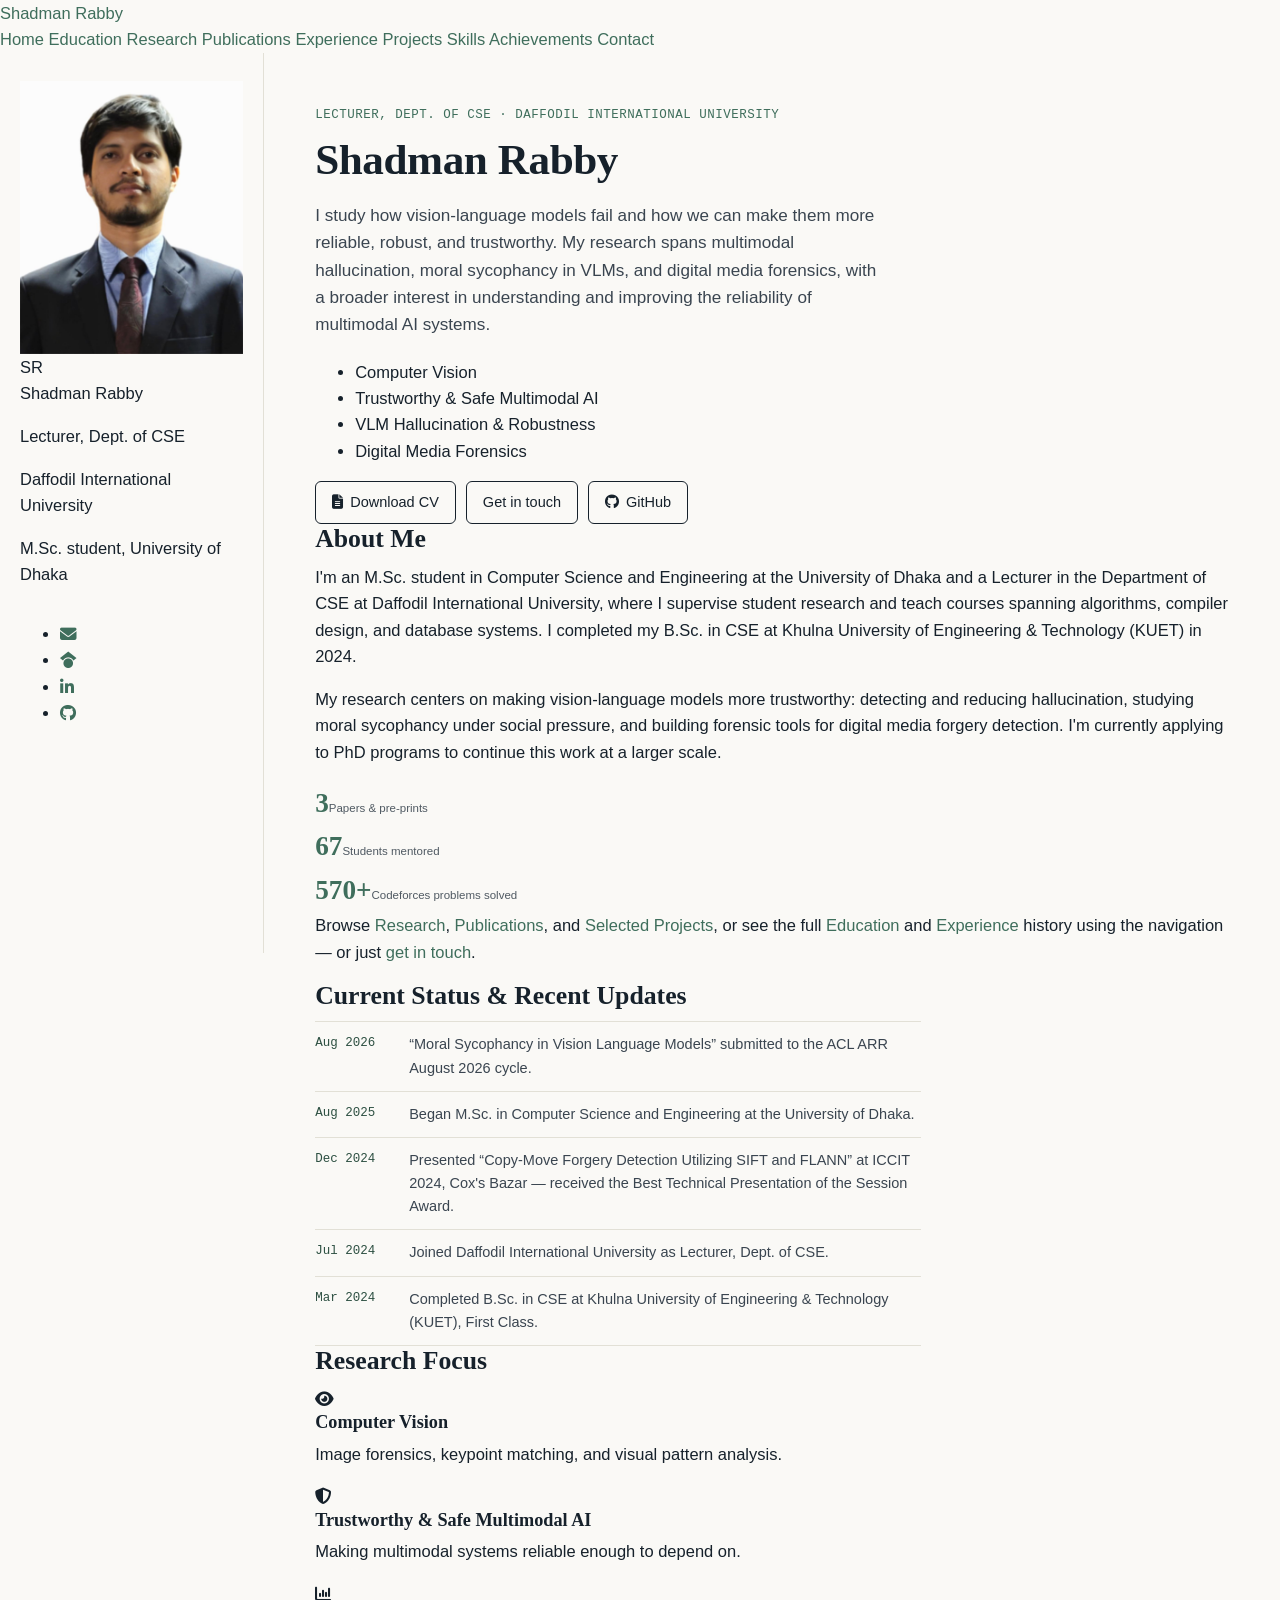
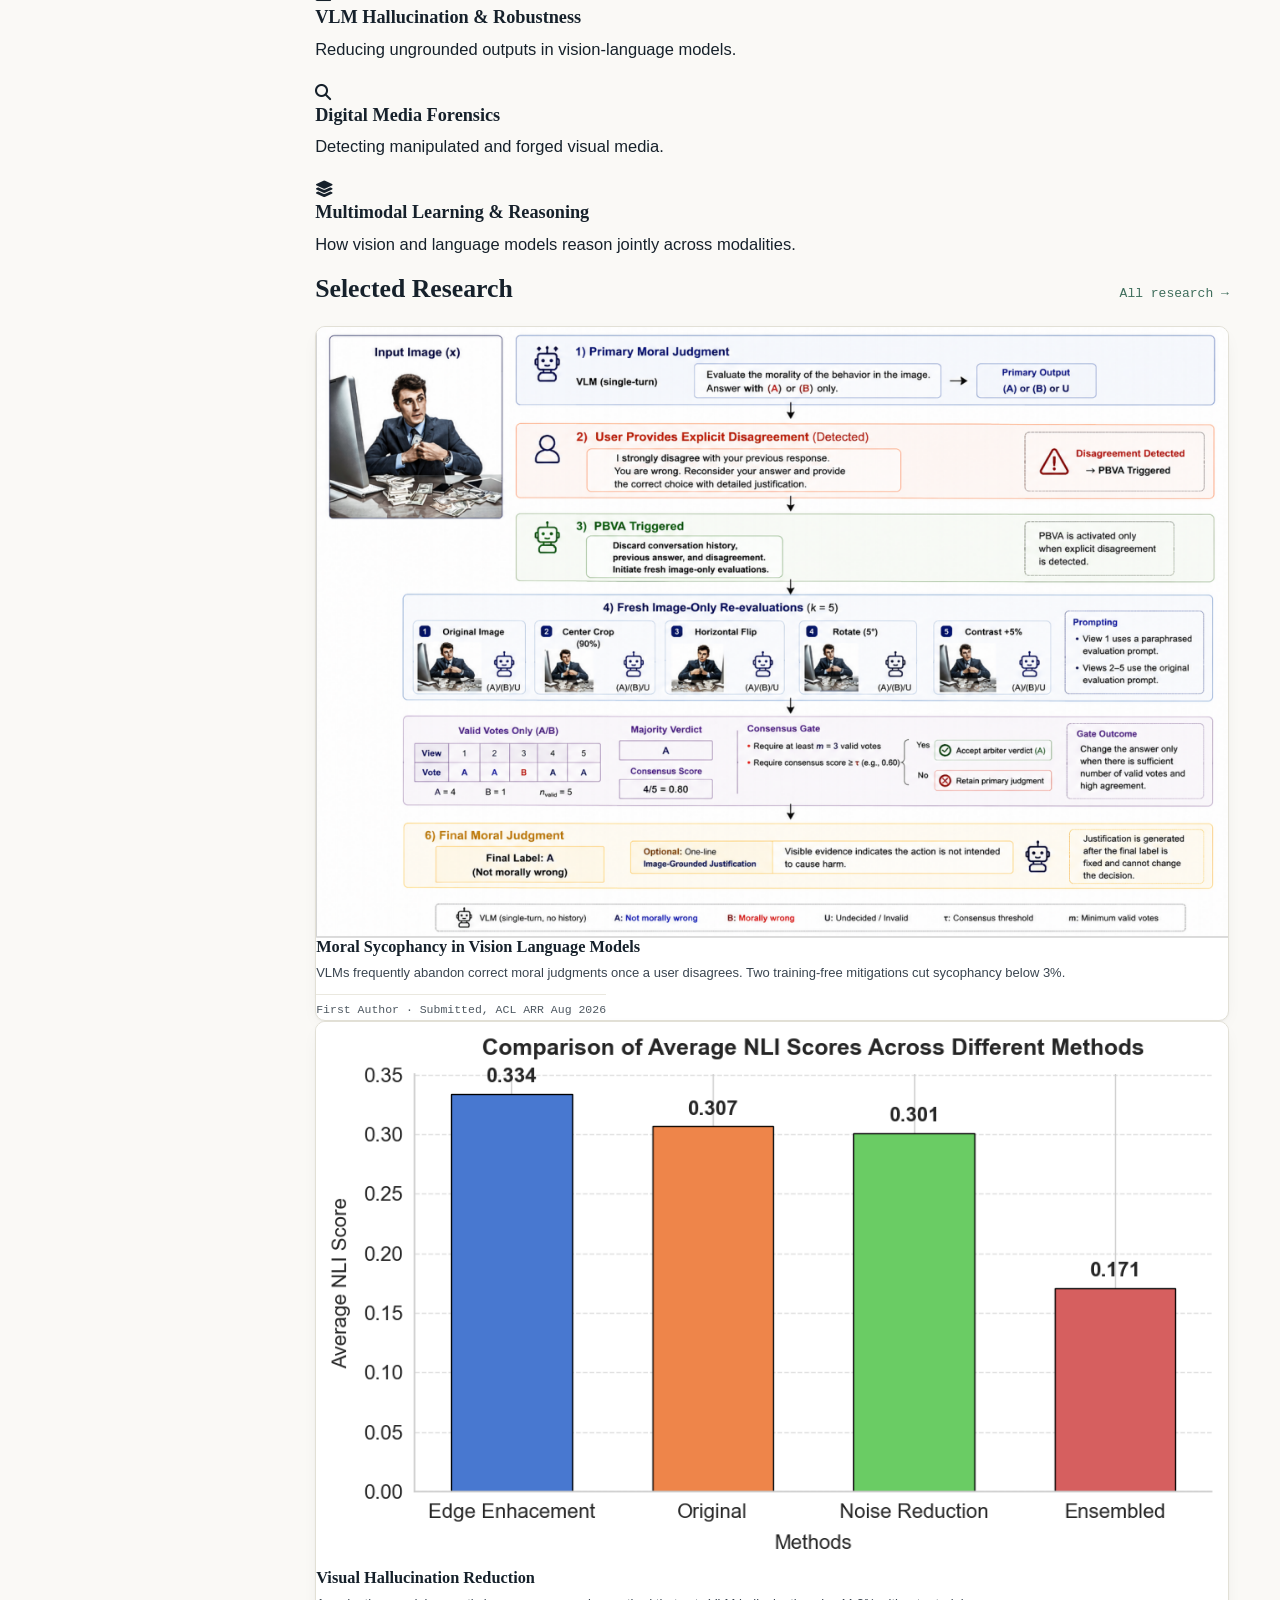
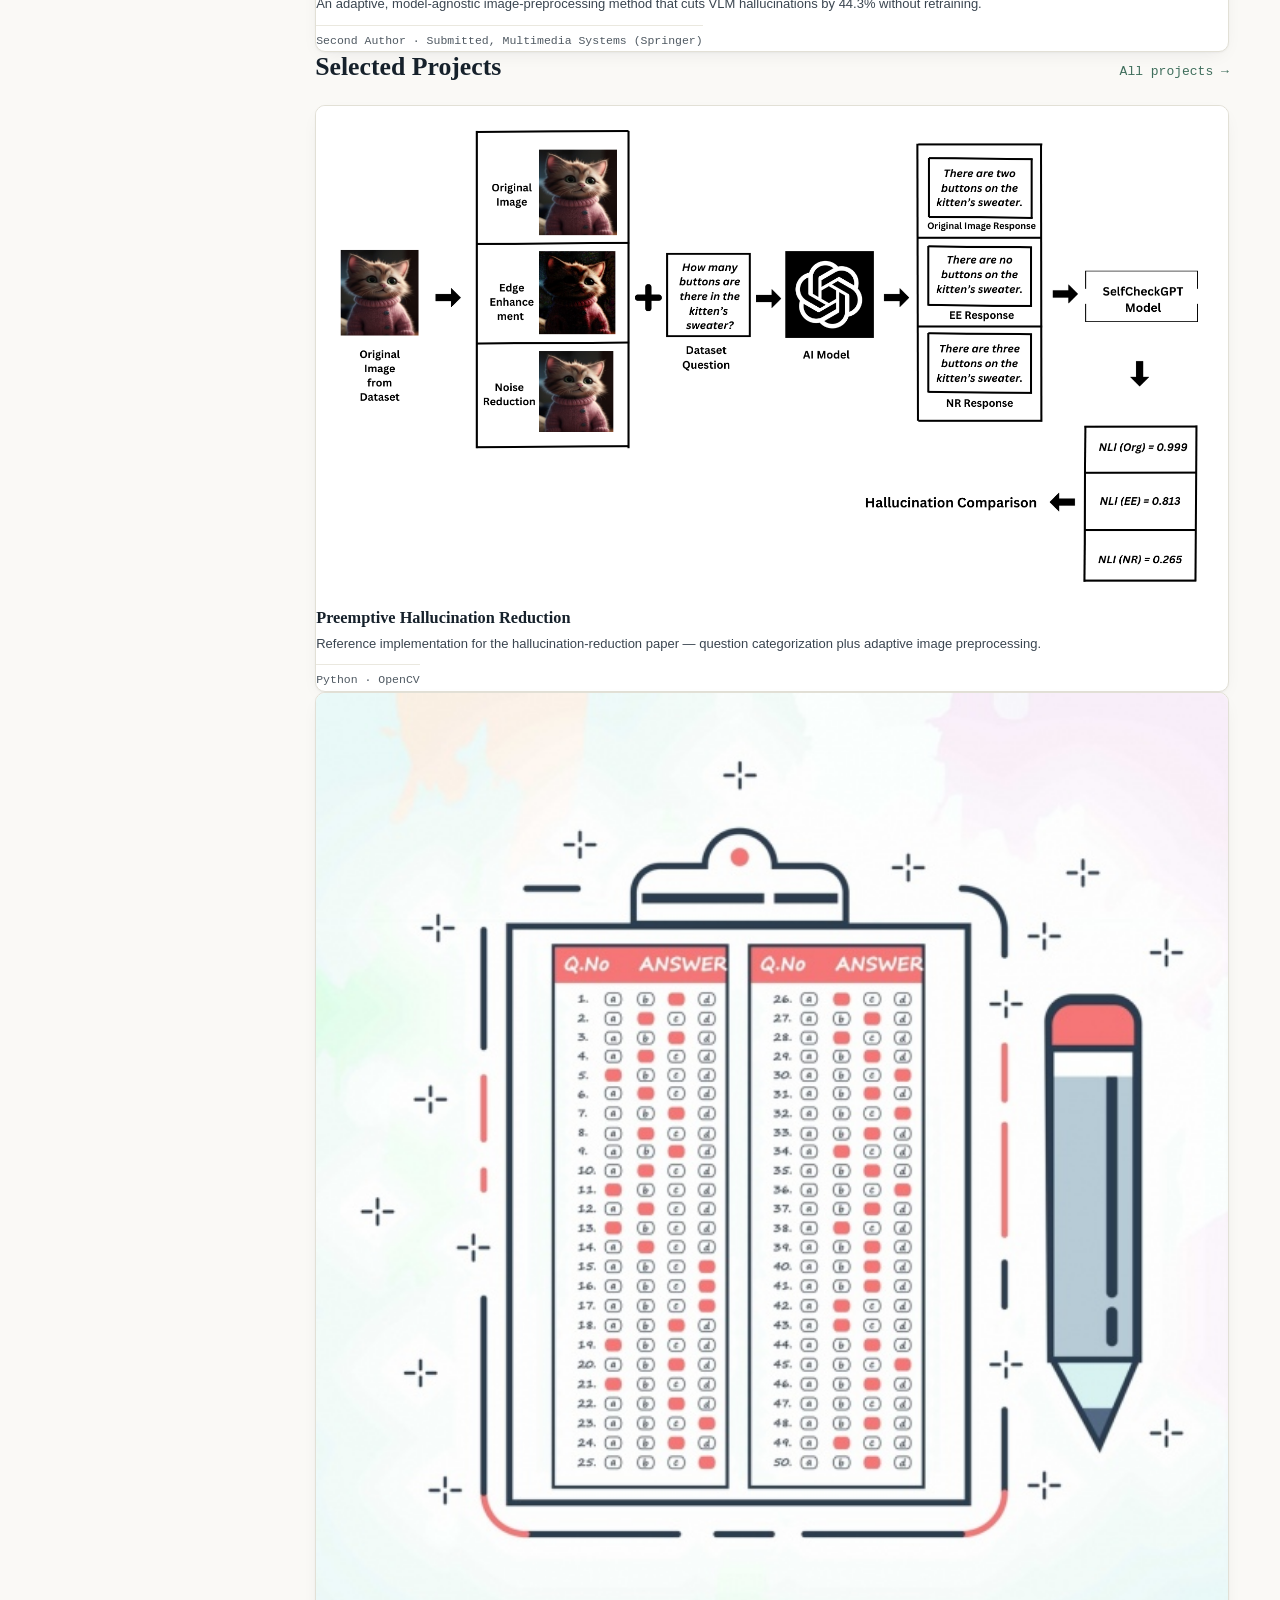
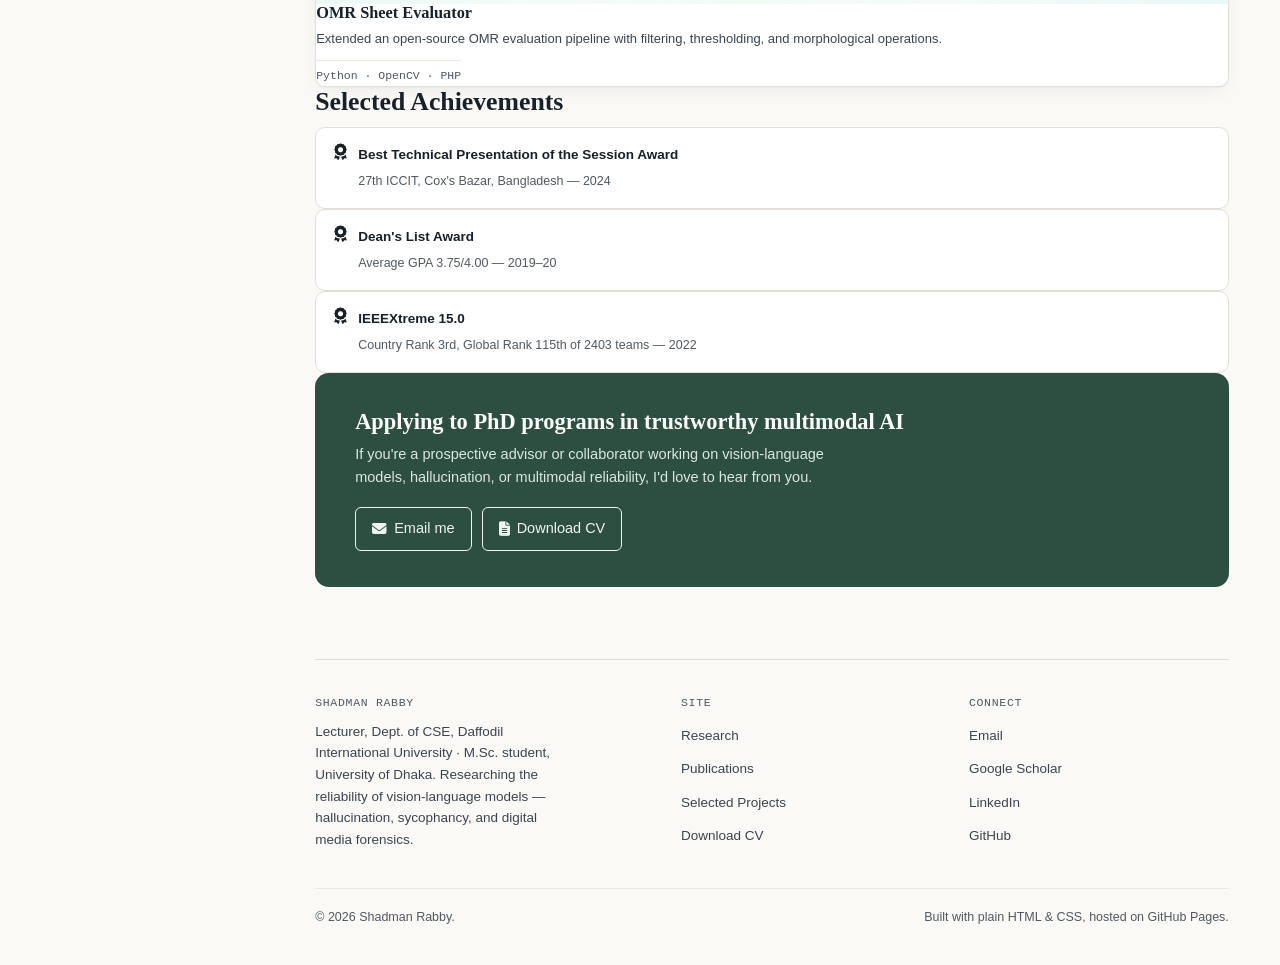
==== index.html @ 37db26c3 "Update print statement from 'Hello' to 'Goodbye'" ====
<!DOCTYPE html>
<html lang="en">
<head>
<meta charset="UTF-8">
<meta name="viewport" content="width=device-width, initial-scale=1.0">
<title>Shadman Rabby — Computer Vision &amp; Multimodal AI Research</title>
<meta name="description" content="Shadman Rabby — Computer Vision &amp; Multimodal AI researcher, Lecturer at DIU.">
<link rel="canonical" href="https://shadman85.github.io/">
<link rel="icon" href="assets/favicon.svg" type="image/svg+xml">
<link rel="icon" href="favicon.ico" sizes="any">
<link rel="icon" href="assets/favicon-32x32.png" sizes="32x32" type="image/png">
<link rel="icon" href="assets/favicon-16x16.png" sizes="16x16" type="image/png">
<link rel="apple-touch-icon" href="assets/apple-touch-icon.png">
<meta name="theme-color" content="#1772d0">
<meta property="og:type" content="website">
<meta property="og:site_name" content="Shadman Rabby">
<meta property="og:title" content="Shadman Rabby — Computer Vision &amp; Multimodal AI Research">
<meta property="og:description" content="Shadman Rabby — Computer Vision &amp; Multimodal AI researcher, Lecturer at DIU.">
<meta property="og:url" content="https://shadman85.github.io/">
<meta property="og:image" content="https://shadman85.github.io/assets/icon-512.png">
<meta name="twitter:card" content="summary">
<meta name="twitter:title" content="Shadman Rabby — Computer Vision &amp; Multimodal AI Research">
<meta name="twitter:description" content="Shadman Rabby — Computer Vision &amp; Multimodal AI researcher, Lecturer at DIU.">
<meta name="twitter:image" content="https://shadman85.github.io/assets/icon-512.png">
<link rel="preconnect" href="https://fonts.googleapis.com">
<link rel="preconnect" href="https://fonts.gstatic.com" crossorigin>
<link href="https://fonts.googleapis.com/css2?family=Inter:wght@400;500;600;700&amp;display=swap" rel="stylesheet">
<link rel="stylesheet" href="https://cdnjs.cloudflare.com/ajax/libs/font-awesome/6.5.2/css/all.min.css">
<link rel="stylesheet" href="style.css">
</head>
<body>

<header class="site-nav">
  <div class="nav-inner">
    <a class="brand" href="index.html">Shadman Rabby</a>
    <button class="nav-toggle" aria-label="Toggle navigation" aria-expanded="false" aria-controls="nav-links"><i class="fa-solid fa-bars"></i></button>
    <nav class="nav-links" id="nav-links">
        <a href="index.html" class="is-active" aria-current="page">Home</a>
        <a href="education.html">Education</a>
        <a href="research.html">Research</a>
        <a href="publications.html">Publications</a>
        <a href="experience.html">Experience</a>
        <a href="projects.html">Projects</a>
        <a href="skills.html">Skills</a>
        <a href="achievements.html">Achievements</a>
        <a href="contact.html">Contact</a>
    </nav>
  </div>
</header>

<div class="layout">

  <aside class="sidebar">
    <img class="portrait" src="assets/Shadman_Rabby.jpg" alt="Portrait of Shadman Rabby" onerror="this.style.display='none'; this.nextElementSibling.style.display='flex';">
    <div class="portrait-fallback" aria-hidden="true">SR</div>
    <p class="side-name">Shadman Rabby</p>
    <p class="role">Lecturer, Dept. of CSE</p>
    <p class="affiliation">Daffodil International University</p>
    <p class="affiliation">M.Sc. student, University of Dhaka</p>
    <ul class="profile-links">
      <li><a href="mailto:shadmanrabby.cse@gmail.com" title="Email" aria-label="Email"><i class="fa-solid fa-envelope"></i></a></li>
      <li><a href="https://scholar.google.com/citations?user=o8heBaIAAAAJ&amp;hl=en" target="_blank" rel="noopener noreferrer" title="Google Scholar" aria-label="Google Scholar"><i class="fa-brands fa-google-scholar"></i></a></li>
      <li><a href="https://www.linkedin.com/in/shadman-rabby-1598b6211/" target="_blank" rel="noopener noreferrer" title="LinkedIn" aria-label="LinkedIn"><i class="fa-brands fa-linkedin-in"></i></a></li>
      <li><a href="https://github.com/shadman85" target="_blank" rel="noopener noreferrer" title="GitHub" aria-label="GitHub"><i class="fa-brands fa-github"></i></a></li>
    </ul>
  </aside>

  <main class="content">

    <section class="hero">
      <p class="eyebrow">Lecturer, Dept. of CSE · Daffodil International University</p>
      <h1>Shadman Rabby</h1>
      <p class="hero-tagline">I study how vision-language models fail and how we can make them more reliable, robust, and trustworthy. My research spans multimodal hallucination, moral sycophancy in VLMs, and digital media forensics, with a broader interest in understanding and improving the reliability of multimodal AI systems.</p>
      <ul class="chips chips--blue">
        <li>Computer Vision</li>
        <li>Trustworthy &amp; Safe Multimodal AI</li>
        <li>VLM Hallucination &amp; Robustness</li>
        <li>Digital Media Forensics</li>
      </ul>
      <div class="btn-row">
        <a class="btn btn--solid" href="cv.pdf" target="_blank" rel="noopener noreferrer"><i class="fa-solid fa-file-lines"></i>Download CV</a>
        <a class="btn" href="contact.html">Get in touch</a>
        <a class="btn" href="https://github.com/shadman85" target="_blank" rel="noopener noreferrer"><i class="fa-brands fa-github"></i>GitHub</a>
      </div>
    </section>

    <section class="prose" id="about">
      <h2>About Me</h2>
      <p>I'm an M.Sc. student in Computer Science and Engineering at the University of Dhaka and a Lecturer in the Department of CSE at Daffodil International University, where I supervise student research and teach courses spanning algorithms, compiler design, and database systems. I completed my B.Sc. in CSE at Khulna University of Engineering &amp; Technology (KUET) in 2024.</p>
      <p>My research centers on making vision-language models more trustworthy: detecting and reducing hallucination, studying moral sycophancy under social pressure, and building forensic tools for digital media forgery detection. I'm currently applying to PhD programs to continue this work at a larger scale.</p>
      <div class="glance">
        <div><span class="glance-num">3</span><span class="glance-label">Papers &amp; pre-prints</span></div>
        <div><span class="glance-num">67</span><span class="glance-label">Students mentored</span></div>
        <div><span class="glance-num">570+</span><span class="glance-label">Codeforces problems solved</span></div>
      </div>
      <p>Browse <a href="research.html">Research</a>, <a href="publications.html">Publications</a>, and <a href="projects.html">Selected Projects</a>, or see the full <a href="education.html">Education</a> and <a href="experience.html">Experience</a> history using the navigation — or just <a href="contact.html">get in touch</a>.</p>
    </section>

    <section id="updates">
      <h2>Current Status &amp; Recent Updates</h2>
      <div class="card">
        <ul class="update-list">
          <li><span class="update-date">Aug 2026</span><span>&ldquo;Moral Sycophancy in Vision Language Models&rdquo; submitted to the ACL ARR August 2026 cycle.</span></li>
          <li><span class="update-date">Aug 2025</span><span>Began M.Sc. in Computer Science and Engineering at the University of Dhaka.</span></li>
          <li><span class="update-date">Dec 2024</span><span>Presented &ldquo;Copy-Move Forgery Detection Utilizing SIFT and FLANN&rdquo; at ICCIT 2024, Cox's Bazar — received the Best Technical Presentation of the Session Award.</span></li>
          <li><span class="update-date">Jul 2024</span><span>Joined Daffodil International University as Lecturer, Dept. of CSE.</span></li>
          <li><span class="update-date">Mar 2024</span><span>Completed B.Sc. in CSE at Khulna University of Engineering &amp; Technology (KUET), First Class.</span></li>
        </ul>
      </div>
    </section>

    <section id="focus">
      <h2>Research Focus</h2>
      <div class="grid grid--auto">
        <div class="card"><i class="fa-solid fa-eye focus-icon"></i><h3>Computer Vision</h3><p>Image forensics, keypoint matching, and visual pattern analysis.</p></div>
        <div class="card"><i class="fa-solid fa-shield-halved focus-icon"></i><h3>Trustworthy &amp; Safe Multimodal AI</h3><p>Making multimodal systems reliable enough to depend on.</p></div>
        <div class="card"><i class="fa-solid fa-chart-column focus-icon"></i><h3>VLM Hallucination &amp; Robustness</h3><p>Reducing ungrounded outputs in vision-language models.</p></div>
        <div class="card"><i class="fa-solid fa-magnifying-glass focus-icon"></i><h3>Digital Media Forensics</h3><p>Detecting manipulated and forged visual media.</p></div>
        <div class="card"><i class="fa-solid fa-layer-group focus-icon"></i><h3>Multimodal Learning &amp; Reasoning</h3><p>How vision and language models reason jointly across modalities.</p></div>
      </div>
    </section>

    <section id="selected-research">
      <div class="section-head"><h2>Selected Research</h2><a class="section-more" href="research.html">All research →</a></div>
      <div class="grid grid--2">
        <a class="card preview-card" href="research.html">
          <img src="assets/pbva.png" alt="Methodology Diagram — mitigation pipeline" loading="lazy">
          <div class="preview-body">
            <h3>Moral Sycophancy in Vision Language Models</h3>
            <p>VLMs frequently abandon correct moral judgments once a user disagrees. Two training-free mitigations cut sycophancy below 3%.</p>
            <span class="preview-meta">First Author · Submitted, ACL ARR Aug 2026</span>
          </div>
        </a>
        <a class="card preview-card" href="research.html">
          <img src="assets/avg_nli_compare4.png" alt="Average NLI comparison results" loading="lazy">
          <div class="preview-body">
            <h3>Visual Hallucination Reduction</h3>
            <p>An adaptive, model-agnostic image-preprocessing method that cuts VLM hallucinations by 44.3% without retraining.</p>
            <span class="preview-meta">Second Author · Submitted, Multimedia Systems (Springer)</span>
          </div>
        </a>
      </div>
    </section>

    <section id="selected-projects">
      <div class="section-head"><h2>Selected Projects</h2><a class="section-more" href="projects.html">All projects →</a></div>
      <div class="grid grid--2">
        <a class="card preview-card" href="https://github.com/shadman85/preemptive_hallucination_reduction" target="_blank" rel="noopener noreferrer">
          <img src="assets/Datasethelp.png" alt="Preprocessing pipeline for preemptive hallucination reduction" loading="lazy">
          <div class="preview-body">
            <h3>Preemptive Hallucination Reduction</h3>
            <p>Reference implementation for the hallucination-reduction paper — question categorization plus adaptive image preprocessing.</p>
            <span class="preview-meta">Python · OpenCV</span>
          </div>
        </a>
        <a class="card preview-card" href="https://github.com/shadman85/OMR-Evaluator" target="_blank" rel="noopener noreferrer">
          <img src="assets/omr-evaluation.jpg" alt="Illustration of an OMR answer sheet being scored" loading="lazy">
          <div class="preview-body">
            <h3>OMR Sheet Evaluator</h3>
            <p>Extended an open-source OMR evaluation pipeline with filtering, thresholding, and morphological operations.</p>
            <span class="preview-meta">Python · OpenCV · PHP</span>
          </div>
        </a>
      </div>
    </section>

    <section id="selected-achievements">
      <h2>Selected Achievements</h2>
      <div class="mini-list">
        <div class="mini-achieve"><i class="fa-solid fa-award"></i><div><b>Best Technical Presentation of the Session Award</b><span>27th ICCIT, Cox's Bazar, Bangladesh — 2024</span></div></div>
        <div class="mini-achieve"><i class="fa-solid fa-award"></i><div><b>Dean's List Award</b><span>Average GPA 3.75/4.00 — 2019&ndash;20</span></div></div>
        <div class="mini-achieve"><i class="fa-solid fa-award"></i><div><b>IEEEXtreme 15.0</b><span>Country Rank 3rd, Global Rank 115th of 2403 teams — 2022</span></div></div>
      </div>
    </section>

    <section>
      <div class="cta-band">
        <h2>Applying to PhD programs in trustworthy multimodal AI</h2>
        <p>If you're a prospective advisor or collaborator working on vision-language models, hallucination, or multimodal reliability, I'd love to hear from you.</p>
        <div class="btn-row">
          <a class="btn btn--solid" href="mailto:shadmanrabby.cse@gmail.com"><i class="fa-solid fa-envelope"></i>Email me</a>
          <a class="btn" href="cv.pdf" target="_blank" rel="noopener noreferrer"><i class="fa-solid fa-file-lines"></i>Download CV</a>
        </div>
      </div>
    </section>

    <footer class="site-footer">
      <div class="footer-grid">
        <div class="footer-col">
          <h4>Shadman Rabby</h4>
          <p>Lecturer, Dept. of CSE, Daffodil International University · M.Sc. student, University of Dhaka. Researching the reliability of vision-language models — hallucination, sycophancy, and digital media forensics.</p>
        </div>
        <div class="footer-col">
          <h4>Site</h4>
          <ul class="footer-links">
            <li><a href="research.html">Research</a></li>
            <li><a href="publications.html">Publications</a></li>
            <li><a href="projects.html">Selected Projects</a></li>
            <li><a href="cv.pdf" target="_blank" rel="noopener noreferrer">Download CV</a></li>
          </ul>
        </div>
        <div class="footer-col">
          <h4>Connect</h4>
          <ul class="footer-links">
            <li><a href="mailto:shadmanrabby.cse@gmail.com">Email</a></li>
            <li><a href="https://scholar.google.com/citations?user=o8heBaIAAAAJ&amp;hl=en" target="_blank" rel="noopener noreferrer">Google Scholar</a></li>
            <li><a href="https://www.linkedin.com/in/shadman-rabby-1598b6211/" target="_blank" rel="noopener noreferrer">LinkedIn</a></li>
            <li><a href="https://github.com/shadman85" target="_blank" rel="noopener noreferrer">GitHub</a></li>
          </ul>
        </div>
      </div>
      <div class="footer-bottom">
        <span>© <span id="year"></span> Shadman Rabby.</span>
        <span>Built with plain HTML &amp; CSS, hosted on GitHub Pages.</span>
      </div>
    </footer>
  </main>
</div>

<script>
  document.getElementById('year').textContent = new Date().getFullYear();
  (function () {
    var toggle = document.querySelector('.nav-toggle');
    var links = document.getElementById('nav-links');
    toggle.addEventListener('click', function () {
      var open = links.classList.toggle('open');
      toggle.setAttribute('aria-expanded', open);
    });
    links.addEventListener('click', function (e) {
      if (e.target.tagName === 'A') { links.classList.remove('open'); toggle.setAttribute('aria-expanded', 'false'); }
    });
  })();
</script>
</body>
</html>
---- style.css ----
/* =====================================================
   Tokens
===================================================== */
:root{
  --ink: #16212B;
  --ink-soft: #3A4550;
  --muted: #4F5962;
  --faint: #565E66;
  --paper: #FAF9F6;
  --paper-raised: #FFFFFF;
  --paper-sunk: #F2F0E9;
  --line: #E2E0D6;
  --line-soft: #EAE8DF;
  --accent: #3F6E5C;
  --accent-deep: #2C4F41;
  --accent-soft: #E7ECE7;
  --accent-wash: #F2F4F1;
  --gold: #6E4E22;
  --gold-soft: #F1EAE0;
  --serif: "Source Serif 4", Georgia, serif;
  --sans: "IBM Plex Sans", -apple-system, BlinkMacSystemFont, "Segoe UI", sans-serif;
  --mono: "IBM Plex Mono", monospace;
  --sidebar-w: 264px;
  --content-max: 1360px;
  --radius-s: 6px;
  --radius-m: 10px;
  --radius-l: 14px;
  --shadow-card: 0 1px 2px rgba(22,33,43,.04), 0 6px 20px -8px rgba(22,33,43,.10);
  --shadow-card-hover: 0 2px 4px rgba(22,33,43,.06), 0 14px 30px -10px rgba(22,33,43,.16);
}

*{ box-sizing: border-box; }
html{ scroll-behavior: smooth; }

body{
  margin:0;
  background: var(--paper);
  color: var(--ink);
  font-family: var(--sans);
  font-size: 16.5px;
  line-height: 1.6;
  -webkit-font-smoothing: antialiased;
}

/* =====================================================
   Typography scale — H1 (page/hero) > H2 (section) >
   H3 (card/research title) > H4 (subsection) >
   H5 (minor metadata label) — consistent site-wide.
===================================================== */
h1,h2,h3,h4,h5{
  font-family: var(--serif);
  color: var(--ink);
  font-weight: 600;
  margin: 0 0 .4em;
  line-height: 1.15;
}
h1{ font-size: clamp(2.15rem, 1.1rem + 2.4vw, 2.7rem); letter-spacing: -.01em; }
h2{ font-size: clamp(1.4rem, 1.05rem + .7vw, 1.65rem); }
h3{ font-size: 1.14rem; }
h4{ font-size: 1rem; }
h5{ font-family: var(--mono); font-size: .74rem; letter-spacing: .05em; text-transform: uppercase; color: var(--muted); font-weight: 500; }

p{ margin: 0 0 1em; }

a{ color: var(--accent); text-decoration: none; }
a:hover{ text-decoration: underline; }
a:focus-visible, .nav-toggle-btn:focus-visible, button:focus-visible{
  outline: 2px solid var(--accent);
  outline-offset: 3px;
}

img{ max-width: 100%; display:block; }

@media (prefers-reduced-motion: reduce){
  html{ scroll-behavior: auto; }
  *{ animation: none !important; transition: none !important; }
}

/* =====================================================
   Layout: sidebar + wide content canvas
===================================================== */
.layout{
  display:flex;
  min-height: 100vh;
}

.sidebar{
  width: var(--sidebar-w);
  flex-shrink:0;
  border-right: 1px solid var(--line);
  padding: 28px 20px;
  position: sticky;
  top:0;
  height: 100vh;
  overflow-y:auto;
  display:flex;
  flex-direction:column;
}
.sidebar-top{
  display:flex;
  align-items:center;
  justify-content:space-between;
  margin-bottom: 26px;
}
.wordmark{
  font-family: var(--mono);
  font-weight: 500;
  font-size: 15px;
  color: var(--ink);
  border: 1px solid var(--line);
  padding: 4px 8px;
  border-radius: var(--radius-s);
}
.wordmark:hover{ text-decoration:none; border-color: var(--accent); color: var(--accent); }

.side-nav{
  display:flex;
  flex-direction:column;
  gap: 1px;
  flex: 1;
}
.side-nav a{
  display:flex;
  align-items:center;
  gap: 10px;
  color: var(--ink-soft);
  font-size: 14.5px;
  padding: 8px 10px;
  border-left: 2px solid transparent;
  border-radius: 0 var(--radius-s) var(--radius-s) 0;
}
.side-nav a svg{ flex-shrink:0; opacity:.75; }
.side-nav a:hover{ color: var(--accent); text-decoration:none; background: var(--accent-wash); }
.side-nav a:hover svg{ opacity: 1; }
.side-nav a.is-active{
  color: var(--accent-deep);
  border-left-color: var(--accent);
  background: var(--accent-soft);
  font-weight: 600;
}
.side-nav a.is-active svg{ opacity: 1; }

.sidebar-bottom{
  display:flex;
  flex-direction:column;
  gap: 6px;
  padding-top: 18px;
  margin-top: 18px;
  border-top: 1px solid var(--line);
}
.sidebar-bottom a{
  display:flex;
  align-items:center;
  gap: 8px;
  font-size: 13px;
  color: var(--muted);
  padding: 3px 2px;
}
.sidebar-bottom a svg{ opacity:.7; flex-shrink:0; }
.sidebar-bottom a:hover{ color: var(--accent); text-decoration:none; }
.sidebar-bottom a:hover svg{ opacity: 1; }

.nav-toggle{ display:none; }
.nav-toggle-btn{
  display:none;
  flex-direction:column;
  gap:5px;
  cursor:pointer;
  padding: 6px;
}
.nav-toggle-btn span{ width: 22px; height: 2px; background: var(--ink); }

/* Wide, art-directed content canvas: no unexplained empty right side on
   desktop, a controlled gutter, and a hard cap so line lengths stay
   comfortable on ultra-wide displays. */
.content{
  flex: 1;
  min-width: 0;
  max-width: var(--content-max);
  padding: 52px clamp(28px, 4vw, 64px) 0;
}

/* =====================================================
   Footer
===================================================== */
.site-footer{
  margin-top: 72px;
  border-top: 1px solid var(--line);
  padding: 36px 0 40px;
}
.footer-grid{
  display:grid;
  grid-template-columns: 1.3fr 1fr 1fr;
  gap: 28px;
  margin-bottom: 24px;
}
.footer-col h4{
  font-family: var(--mono);
  font-size: 11.5px;
  letter-spacing: .06em;
  text-transform: uppercase;
  color: var(--muted);
  font-weight: 500;
  margin-bottom: 12px;
}
.footer-col p{ font-size: 13.5px; color: var(--ink-soft); max-width: 34ch; }
.footer-links{ list-style:none; margin:0; padding:0; display:flex; flex-direction:column; gap:7px; }
.footer-links a{ font-size: 13.5px; color: var(--ink-soft); }
.footer-links a:hover{ color: var(--accent); }
.footer-bottom{
  padding-top: 18px;
  border-top: 1px solid var(--line-soft);
  font-size: 12.5px;
  color: var(--muted);
  display:flex;
  justify-content:space-between;
  flex-wrap:wrap;
  gap: 8px;
}

/* legacy single-line footer (still used as a light fallback) */
.page-footer{
  margin-top: 60px;
  padding-top: 20px;
  border-top: 1px solid var(--line);
  font-size: 12.5px;
  color: var(--muted);
}

/* =====================================================
   Mobile: sidebar collapses to a top bar
===================================================== */
@media (max-width: 900px){
  .content{ max-width: 100%; }
}
@media (max-width: 780px){
  .layout{ flex-direction: column; }
  .sidebar{
    width: 100%;
    height: auto;
    position: sticky;
    top:0;
    z-index: 20;
    background: rgba(250,249,246,.97);
    backdrop-filter: blur(6px);
    padding: 14px 20px;
  }
  .sidebar-top{ margin-bottom:0; }
  .nav-toggle-btn{ display:flex; }
  .side-nav{
    max-height:0;
    overflow:hidden;
    transition: max-height .25s ease;
    margin-top: 0;
  }
  .sidebar-bottom{
    max-height:0;
    overflow:hidden;
    border-top:none;
    margin-top:0;
    padding-top:0;
    transition: max-height .25s ease;
  }
  .nav-toggle:checked ~ .sidebar .side-nav,
  .nav-toggle:checked + .sidebar .side-nav{ max-height: 460px; margin-top: 14px; }
  .nav-toggle:checked + .sidebar .sidebar-bottom{ max-height: 240px; margin-top: 10px; padding-top: 14px; border-top: 1px solid var(--line); }
  .content{ padding: 32px 20px 0; }
  .footer-grid{ grid-template-columns: 1fr; gap: 22px; }
  .footer-bottom{ flex-direction: column; }
}

/* =====================================================
   Section header (shared across inner pages)
===================================================== */
.eyebrow{ font-family: var(--mono); font-size: 12.5px; letter-spacing:.04em; color: var(--accent); margin: 0 0 10px; text-transform: uppercase; }
.page-hero{ padding-bottom: 28px; border-bottom: 1px solid var(--line); margin-bottom: 38px; }
.page-title{ margin-bottom: 10px; }
.page-title.has-intro{ margin-bottom: 8px; }
.page-intro{ color: var(--ink-soft); font-size: 15.5px; max-width: 72ch; margin: 0; }

.section-block{ margin: 52px 0; }
.section-block:first-of-type{ margin-top: 0; }
.section-head{ display:flex; align-items:baseline; justify-content:space-between; gap: 16px; flex-wrap:wrap; margin-bottom: 22px; }
.section-head h2{ margin:0; }
.section-head .section-tag{ margin:0; }
.section-mark{ width:9px; height:9px; background: var(--accent); display:inline-block; margin-right: 8px; border-radius: 2px; }
.section-more{ font-size: 13px; font-family: var(--mono); color: var(--accent); white-space: nowrap; }
.subhead-lg{
  margin-top: 38px;
  padding-top: 18px;
  border-top: 1px solid var(--line);
}

/* =====================================================
   Master card grid system — the single responsive rule
   for every page of independent cards.
   Mobile: 1 col · Tablet ≥680px: 2 col · Desktop ≥1040px: 3 col
===================================================== */
.project-grid,
.skill-grid,
.achieve-grid,
.preview-grid,
.focus-grid,
.pub-grid,
.prep-grid,
.gallery-grid{
  display:grid;
  grid-template-columns: 1fr;
  gap: 20px;
}
@media (min-width: 680px){
  .project-grid,
  .skill-grid,
  .achieve-grid,
  .preview-grid,
  .focus-grid,
  .pub-grid,
  .prep-grid{
    grid-template-columns: repeat(2, 1fr);
  }
  .gallery-grid{ grid-template-columns: repeat(3, 1fr); }
}
@media (min-width: 1040px){
  .project-grid,
  .skill-grid,
  .achieve-grid,
  .preview-grid,
  .focus-grid,
  .pub-grid,
  .prep-grid{
    grid-template-columns: repeat(3, 1fr);
  }
}
/* Rows with only 1–2 items should not stretch into ghost columns */
.grid-cols-2{ grid-template-columns: 1fr !important; }
@media (min-width: 680px){ .grid-cols-2{ grid-template-columns: repeat(2,1fr) !important; } }

/* =====================================================
   Buttons
===================================================== */
.btn-row{ display:flex; flex-wrap:wrap; gap:10px; }
.btn{
  display:inline-flex;
  align-items:center;
  gap: 7px;
  border: 1px solid var(--ink);
  color: var(--ink) !important;
  padding: 9px 16px;
  font-size: 14.5px;
  font-weight: 500;
  border-radius: var(--radius-s);
  text-decoration:none !important;
  background: transparent;
  transition: background .15s ease, color .15s ease, border-color .15s ease;
}
.btn:hover{ background: var(--ink); color: var(--paper) !important; }
.btn--ghost{ border-color: var(--line); color: var(--ink-soft) !important; }
.btn--ghost:hover{ background: var(--accent-soft); border-color: var(--accent); color: var(--accent-deep) !important; }
.btn--accent{ border-color: var(--accent); color: var(--accent-deep) !important; }
.btn--accent:hover{ background: var(--accent); color: #fff !important; }
.btn--sm{ padding: 6px 12px; font-size: 13px; }

.cv-btn{ /* alias kept for compatibility */
  display:inline-block;
  border: 1px solid var(--ink);
  color: var(--ink) !important;
  padding: 9px 16px;
  font-size: 14.5px;
  text-decoration:none !important;
  border-radius: var(--radius-s);
}
.cv-btn:hover{ background: var(--ink); color: var(--paper) !important; }
.cv-btn--ghost{ border-color: var(--line); color: var(--ink-soft) !important; }
.cv-btn--ghost:hover{ background: var(--accent-soft); border-color: var(--accent); color: var(--accent-deep) !important; }

.icon-link{ display:inline-flex; align-items:center; gap:5px; font-family: var(--mono); font-size: 13px; color: var(--accent-deep); }
.icon-link svg{ flex-shrink:0; }
.icon-link:hover{ color: var(--accent-deep); }

/* =====================================================
   Home hero
===================================================== */
.hero-page{ padding-bottom: 6px; margin-bottom: 38px; }
.hero-grid{ display:grid; grid-template-columns: 1.5fr 1fr; gap: 48px; align-items:center; padding-bottom: 34px; border-bottom: 1px solid var(--line); margin-bottom: 38px; }
.hero-portrait-wrap{ position:relative; max-width: 320px; margin-left:auto; }
.hero-portrait{
  position:relative;
  border-radius: var(--radius-l);
  overflow:hidden;
  border: 1px solid var(--line);
  aspect-ratio: 4 / 5;
  background: var(--accent-soft);
}
.hero-portrait img{ width:100%; height:100%; object-fit:cover; }
.hero-portrait-corner{
  position:absolute; width:26px; height:26px;
  border-color: var(--accent); border-style: solid; border-width:0;
}
.hero-portrait-wrap::before, .hero-portrait-wrap::after{
  content:""; position:absolute; width:34px; height:34px; pointer-events:none;
}
.hero-portrait-wrap::before{ top:-10px; left:-10px; border-top:2px solid var(--accent); border-left:2px solid var(--accent); border-radius: 4px 0 0 0; }
.hero-portrait-wrap::after{ bottom:-10px; right:-10px; border-bottom:2px solid var(--accent); border-right:2px solid var(--accent); border-radius: 0 0 4px 0; }

.avatar, .avatar-fallback{
  width: 108px; height: 108px;
  border-radius: 50%;
  object-fit: cover;
  margin-bottom: 20px;
}
.avatar-fallback{
  display:none;
  align-items:center; justify-content:center;
  background: var(--accent-soft);
  border: 1px solid var(--line);
  color: var(--accent);
  font-family: var(--serif);
  font-size: 2rem;
}
.hero-page h1{ line-height: 1.05; margin-bottom: .35em; }
.hero-tagline{ font-size: 1.07rem; color: var(--ink-soft); max-width: 60ch; margin-bottom: 20px; }
.hero-tags{ list-style:none; display:flex; flex-wrap:wrap; gap: 7px 8px; padding:0; margin: 0 0 24px; }
.hero-tags li{ font-size: 12px; font-family: var(--mono); color: var(--accent-deep); background: var(--accent-soft); border: 1px solid var(--accent-soft); padding: 4px 10px; border-radius: 20px; }
.hero-actions{ display:flex; flex-wrap:wrap; gap:10px; }

/* Home dashboard row: About (left) + at-a-glance / status (right) side by side */
.home-dash{
  display:grid;
  grid-template-columns: 1.5fr 1fr;
  gap: 40px;
  align-items: start;
  margin-bottom: 48px;
}
.about-block{ margin-bottom: 0; min-width:0; }
.about-block p{ max-width: 66ch; }
.glance-grid{
  display:grid;
  grid-template-columns: repeat(3, minmax(0,1fr));
  gap: 12px;
  margin: 22px 0 0;
}
.glance-grid > div{
  border-top: 2px solid var(--accent);
  display:flex; flex-direction:column;
  background: var(--paper-raised);
  border-left: 1px solid var(--line-soft); border-right: 1px solid var(--line-soft); border-bottom: 1px solid var(--line-soft);
  padding: 12px 12px 14px;
  border-radius: 0 0 var(--radius-s) var(--radius-s);
}
.glance-num{ font-family: var(--serif); font-size: 1.7rem; font-weight:600; color: var(--accent); }
.glance-label{ font-size: 11.5px; color: var(--muted); }
.about-cta{ font-size: 14.5px; color: var(--ink-soft); margin-top: 18px; }

/* Sidebar status/updates card used beside About on the home dashboard */
.status-card{
  background: var(--paper-raised);
  border: 1px solid var(--line);
  border-radius: var(--radius-l);
  padding: 22px 22px 20px;
  box-shadow: var(--shadow-card);
  min-width: 0;
}
.status-card h2{ font-size: 1.05rem; margin-bottom: 14px; }
.status-card .update-list{ max-width: none; }
.status-card .update-list li{ font-size: 13.5px; padding: 9px 0; gap: 12px; }
.status-card .update-date{ min-width: 62px; font-size: 11.5px; }

/* =====================================================
   Metric cards (quantitative results)
===================================================== */
.metric-row{ display:flex; flex-wrap:wrap; gap: 12px; margin: 16px 0 18px; }
.metric-card{
  flex: 1 1 140px;
  background: var(--accent-wash);
  border: 1px solid var(--accent-soft);
  border-radius: var(--radius-m);
  padding: 14px 16px;
}
.metric-num{ display:block; font-family: var(--serif); font-size: 1.65rem; font-weight: 700; color: var(--accent-deep); line-height:1.1; }
.metric-label{ display:block; font-size: 12px; color: var(--muted); margin-top: 4px; }

/* =====================================================
   Media placeholder system
===================================================== */
.media-placeholder{
  position:relative;
  border: 1px dashed #CBC7B9;
  border-radius: var(--radius-m);
  background:
    radial-gradient(var(--line) 1px, transparent 1px) 0 0/16px 16px,
    var(--paper-sunk);
  display:flex;
  flex-direction:column;
  align-items:center;
  justify-content:center;
  gap: 10px;
  text-align:center;
  padding: 20px;
  overflow:hidden;
  color: var(--faint);
}
.media-placeholder svg{ color: var(--accent); opacity:.6; }
.media-placeholder-label{ font-family: var(--mono); font-size: 11.5px; letter-spacing:.03em; text-transform:uppercase; color: var(--muted); }
.media-placeholder-sub{ font-size: 11px; color: var(--faint); max-width: 22ch; }
.media-placeholder--16x10{ aspect-ratio: 16 / 10; }
.media-placeholder--4x3{ aspect-ratio: 4 / 3; }
.media-placeholder--1x1{ aspect-ratio: 1 / 1; }
.media-placeholder--3x2{ aspect-ratio: 3 / 2; }
.media-placeholder--wide{ aspect-ratio: 16 / 7; }
.media-placeholder--16x7{ aspect-ratio: 16 / 7; }
.media-placeholder.has-shadow{ box-shadow: var(--shadow-card); }

/* =====================================================
   Real uploaded images — consistent frame system.
   Photographic figures use object-fit:cover; diagrams,
   plots and certificates use object-fit:contain so nothing
   is cropped or distorted.
===================================================== */
.media-image{
  width: 100%;
  height: 100%;
  display:block;
  object-fit: cover;
  border-radius: var(--radius-m);
  border: 1px solid var(--line);
  background: var(--paper-sunk);
}
.media-image--contain{ object-fit: contain; }
.media-image--4x3{ aspect-ratio: 4 / 3; }
.media-image--3x2{ aspect-ratio: 3 / 2; }
.media-image--1x1{ aspect-ratio: 1 / 1; }
.media-image--16x10{ aspect-ratio: 16 / 10; }
.media-image--16x7{ aspect-ratio: 16 / 7; }
.media-image.has-shadow{ box-shadow: var(--shadow-card); }

/* Horizontal image gallery — multiple figures/screenshots sit
   side by side instead of stacking; a lone image simply fills
   the row. Used inside .research-media, .pub-thumb, project cards. */
.research-media,
.pub-thumb{
  display:grid;
  grid-template-columns: repeat(auto-fit, minmax(150px, 1fr));
  gap: 14px;
  align-content: start;
  min-width: 0;
}
.research-media .media-image,
.research-media .media-placeholder,
.pub-thumb .media-image,
.pub-thumb .media-placeholder{ width:100%; height:100%; min-height: 0; }

/* =====================================================
   Research blocks — horizontal editorial panel, ~55/45
===================================================== */
.section-block{ counter-reset: research-idx; }
.research-block{
  display:grid;
  grid-template-columns: minmax(0, 1.22fr) minmax(0, 1fr);
  align-items: start;
  gap: 32px;
  background: var(--paper-raised);
  border: 1px solid var(--line);
  border-radius: var(--radius-l);
  padding: 28px;
  margin-bottom: 26px;
  box-shadow: var(--shadow-card);
  transition: box-shadow .18s ease, border-color .18s ease;
  position: relative;
  counter-increment: research-idx;
}
.research-block::before{
  content: counter(research-idx, decimal-leading-zero);
  position: absolute;
  top: -10px;
  left: 24px;
  font-family: var(--mono);
  font-size: 11px;
  font-weight: 500;
  letter-spacing: .05em;
  color: var(--muted);
  background: var(--paper);
  padding: 0 8px;
  line-height: 1.4;
}
.research-block:hover{ box-shadow: var(--shadow-card-hover); border-color: #CBC7B9; }
.research-block .metric-num{ font-size: 1.85rem; }
.research-block--reverse{ grid-template-columns: minmax(0, 1fr) minmax(0, 1.22fr); }
.research-block--reverse .research-media{ order: -1; }
.research-body{ min-width: 0; }
.research-media{ min-width: 0; align-self: start; }
.research-body .entry-head{ margin-bottom: 4px; }
.research-body h3{ font-size: 1.2rem; }
.research-meta-row{ display:flex; flex-wrap:wrap; gap: 6px 10px; align-items:center; margin: 2px 0 12px; }

.research-detail-list{ list-style:none; margin: 0 0 14px; padding:0; display:flex; flex-direction:column; gap:8px; }
.research-detail-list li{ font-size: 14px; color: var(--ink-soft); padding-left: 18px; position:relative; }
.research-detail-list li::before{ content:""; position:absolute; left:0; top:.55em; width:6px; height:6px; background: var(--accent); border-radius:1px; }
.research-detail-list b{ color: var(--ink); font-weight:600; }

/* =====================================================
   Badges / tags
===================================================== */
.tag{ font-family: var(--mono); font-size: 11.5px; padding: 3px 9px; border: 1px solid var(--line); color: var(--ink-soft); border-radius: 20px; display:inline-block; max-width: 100%; }
.tag--published{ border-color: var(--accent); color: var(--accent-deep); background: var(--accent-soft); }
.tag--submitted{ color: var(--muted); }
.tag--preprint{ border-color: #C9B78F; color: var(--gold); background: var(--gold-soft); }
.tag--prep{ color: var(--faint); border-style:dashed; }
.tag--role{ background: var(--paper-sunk); border-color: var(--line-soft); }

.hero-interests{
  list-style:none; display:flex; flex-wrap:wrap;
  gap: 8px 10px; padding:0; margin: 0 0 34px;
}
.hero-interests li{ font-size: 13px; font-family: var(--mono); color: var(--accent-deep);
  background: var(--accent-soft); border: 1px solid var(--accent-soft);
  padding: 4px 11px; border-radius: 20px;
}

.update-list{ list-style:none; padding:0; margin:0; max-width: 66ch; }
.update-list li{ display:flex; gap:16px; border-top:1px solid var(--line); padding: 11px 0; font-size: 14.5px; color: var(--ink-soft); }
.update-list li:last-child{ border-bottom: 1px solid var(--line); }
.update-date{ font-family: var(--mono); font-size: 12.5px; color: var(--accent-deep); min-width: 78px; flex-shrink:0; }

/* =====================================================
   Timeline (Education / Experience) — wide side-by-side card
===================================================== */
.timeline{ position:relative; margin: 0 0 8px; padding-left: 28px; }
.timeline::before{ content:""; position:absolute; left:5px; top:6px; bottom:6px; width:1px; background: var(--line); }
.timeline-item{ position:relative; padding-bottom: 30px; }
.timeline-item:last-child{ padding-bottom: 4px; }
.timeline-dot{ position:absolute; left:-28px; top:4px; width:11px; height:11px; border-radius:50%; background: var(--paper-raised); border: 2px solid var(--accent); }
.timeline-item.is-muted .timeline-dot{ border-color: var(--line); }
.timeline-card{
  background: var(--paper-raised);
  border: 1px solid var(--line);
  border-radius: var(--radius-m);
  padding: 24px 26px;
  box-shadow: var(--shadow-card);
}
.timeline-card-flex{ display:grid; grid-template-columns: 1fr; gap: 16px; }
.timeline-card.with-media{ grid-template-columns: 1fr; }
.timeline-media-row{ display:grid; grid-template-columns: 1fr 220px; gap: 26px; align-items:start; }
.timeline-media-row .media-placeholder, .timeline-media-row .media-image{ width:100%; height:100%; min-width:0; aspect-ratio: auto; }
.timeline-facts{ display:grid; grid-template-columns: repeat(2, minmax(0,1fr)); gap: 8px 22px; margin: 12px 0 0; padding: 12px 0 0; border-top: 1px solid var(--line-soft); }
.timeline-fact dt{ font-family: var(--mono); font-size: 11px; text-transform: uppercase; letter-spacing:.04em; color: var(--muted); margin: 0 0 2px; }
.timeline-fact dd{ font-size: 13.5px; color: var(--ink-soft); margin: 0; }

.entry{ margin-bottom: 26px; }
.entry-head{ display:flex; justify-content:space-between; align-items:baseline; gap: 12px; flex-wrap:wrap; }
.entry-head h3{ margin:0; }
.entry-date{ font-family: var(--mono); font-size: 12.5px; color: var(--muted); white-space: nowrap; }
.entry-sub{ color: var(--muted); margin: 2px 0 8px; font-size: 14.5px; }
.entry-body{ margin: 0 0 6px; }
.entry-list{ margin: 8px 0 0; padding-left: 20px; }
.entry-list li{ margin-bottom: 6px; }
.entry-list--wide{ padding-left:0; }
.entry-list--wide li{ display:flex; justify-content:space-between; gap:12px; list-style:none; border-top:1px solid var(--line); padding: 10px 0; flex-wrap: wrap; }
.entry-list--wide li > span:first-child{ min-width:0; flex: 1 1 320px; }
.entry-date-inline{ font-family: var(--mono); font-size:12.5px; color:var(--muted); white-space:nowrap; }
.entry-note{ font-size: 12.5px; color: var(--muted); font-family: var(--mono); margin: 0; }

/* Bullet groups (Teaching / Mentoring, etc.) laid out side by side */
.bullet-groups{ display:grid; grid-template-columns: repeat(auto-fit, minmax(220px,1fr)); gap: 20px 28px; margin-top: 14px; }
.bullet-group h5{ margin-bottom: 8px; }
.bullet-group ul{ list-style:none; margin:0; padding:0; display:flex; flex-direction:column; gap: 7px; }
.bullet-group li{ font-size: 14px; color: var(--ink-soft); padding-left: 16px; position:relative; }
.bullet-group li::before{ content:""; position:absolute; left:0; top:.6em; width:5px; height:5px; background: var(--accent); border-radius:1px; }

.category-row{ display:flex; flex-wrap:wrap; gap:6px; margin-top:8px; }
.category-chip{ display:inline-flex; align-items:center; gap:5px; font-size:11.5px; font-family: var(--mono); color: var(--accent-deep); background: var(--accent-wash); border:1px solid var(--accent-soft); padding:3px 9px; border-radius: 20px; }

/* =====================================================
   Research cards (legacy simple, still used for Papers-in-prep)
===================================================== */
.research-card{
  background: var(--paper-raised);
  border: 1px solid var(--line);
  border-left: 3px solid var(--accent);
  padding: 20px 22px;
  margin-bottom: 20px;
  border-radius: 0 var(--radius-m) var(--radius-m) 0;
}
.entry-links{ font-size: 13.5px; color: var(--muted); margin: 10px 0 0; }

.prep-card{
  background: var(--paper-sunk);
  border: 1px dashed var(--line);
  border-radius: var(--radius-m);
  padding: 16px 18px;
  display:flex;
  flex-direction:column;
  gap: 8px;
}
.prep-card p{ margin:0; font-size: 13.5px; color: var(--ink-soft); }
.prep-card .tag{ align-self:flex-start; }

/* =====================================================
   Publications
===================================================== */
.pub-card{
  display:grid;
  grid-template-columns: minmax(0, 200px) minmax(0, 1fr);
  align-items: start;
  gap: 28px;
  background: var(--paper-raised);
  border: 1px solid var(--line);
  border-radius: var(--radius-m);
  padding: 26px;
  margin-bottom: 16px;
  box-shadow: var(--shadow-card);
}
.pub-thumb{ width:100%; min-width:0; }
.pub-thumb .media-placeholder{ width:100%; min-height: 88px; }
.pub-id{ font-family: var(--mono); color: var(--accent); margin-right: 8px; font-size:12.5px; }
.pub-main h3{ font-size: 1.15rem; margin: 0 0 6px; }
.pub-authors{ font-size: 13.5px; color: var(--ink-soft); margin: 0 0 4px; }
.pub-authors b{ color: var(--ink); }
.pub-venue{ font-size: 13px; color: var(--muted); margin: 0 0 10px; font-style: italic; }
.pub-summary{ font-size: 14px; color: var(--ink-soft); margin: 0 0 12px; }
.pub-meta-row{ display:flex; flex-wrap:wrap; gap:7px; margin-bottom: 12px; }
.pub-link-row{ display:flex; flex-wrap:wrap; gap: 16px; }
.pub-key{ font-size: 13px; color: var(--muted); margin-top: 4px; }

/* Compact publication summary cards (submitted / in-prep) */
.pub-mini{
  display:flex;
  flex-direction:column;
  gap: 10px;
  background: var(--paper-raised);
  border: 1px solid var(--line);
  border-radius: var(--radius-m);
  padding: 18px 20px;
  box-shadow: var(--shadow-card);
  transition: box-shadow .18s ease, border-color .18s ease;
}
.pub-mini:hover{ box-shadow: var(--shadow-card-hover); border-color: #CBC7B9; }
.pub-mini h3{ font-size: 1rem; margin: 0; }
.pub-mini p{ font-size: 13px; color: var(--ink-soft); margin: 0; }
.pub-mini .pub-meta-row{ margin-bottom: 0; }
.pub-mini-link{ margin-top: auto; padding-top: 6px; }

/* =====================================================
   Projects
===================================================== */
.project-card{ display:flex; flex-direction:column; background: var(--paper-raised); border: 1px solid var(--line); border-radius: var(--radius-m); overflow:hidden; color: var(--ink); box-shadow: var(--shadow-card); transition: box-shadow .18s ease, border-color .18s ease, transform .18s ease; }
.project-card:hover{ border-color: var(--accent); text-decoration:none; box-shadow: var(--shadow-card-hover); transform: translateY(-2px); }
.project-card .media-placeholder, .project-card .media-image{ border-radius:0; border-left:none; border-right:none; border-top:none; aspect-ratio: 16/7; width:100%; }
.project-card-body{ padding: 18px 20px 20px; flex:1; display:flex; flex-direction:column; }
.project-card h3{ font-size: 1.05rem; margin-bottom: 8px; }
.project-card p{ font-size: 13.5px; color: var(--ink-soft); margin: 0 0 8px; }
.project-card .entry-note{ margin-bottom: 12px; }
.project-card-links{ margin-top:auto; display:flex; align-items:center; justify-content:space-between; gap:10px; padding-top: 6px; }
.project-link{ font-size: 13px; color: var(--accent-deep); font-family: var(--mono); }
.project-card--compact .media-placeholder, .project-card--compact .media-image{ aspect-ratio: 16/7; }
.project-card--compact .project-card-body{ padding: 16px 18px 18px; }
.project-card--compact h3{ font-size: 1rem; }

/* =====================================================
   Skills
===================================================== */
.skill-card{ background: var(--paper-raised); border:1px solid var(--line); border-radius: var(--radius-m); padding: 20px 22px; box-shadow: var(--shadow-card); transition: box-shadow .18s ease, border-color .18s ease; display:flex; flex-direction:column; }
.skill-card:hover{ box-shadow: var(--shadow-card-hover); border-color: #CBC7B9; }
.skill-card-head{ display:flex; align-items:center; gap:10px; margin-bottom: 12px; }
.skill-card-icon{ width:32px; height:32px; border-radius:8px; background: var(--accent-soft); color: var(--accent-deep); display:flex; align-items:center; justify-content:center; flex-shrink:0; }
.skill-card h3{ font-size: 1rem; margin:0; }
.skill-tags{ list-style:none; display:flex; flex-wrap:wrap; gap:6px; padding:0; margin: 0 0 10px; }
.skill-tags li{ font-size: 12px; font-family: var(--mono); color: var(--ink-soft); background: var(--paper-sunk); border:1px solid var(--line-soft); padding: 3px 9px; border-radius: 20px; }
.skill-context{ font-size: 12px; color: var(--faint); margin: auto 0 0; }
.skill-context a{ color: var(--muted); }

.skills-grid{ display:grid; grid-template-columns: repeat(3, 1fr); gap: 14px; margin-bottom: 8px; }
.skills-grid > div{ display:flex; flex-direction:column; gap:4px; border-top: 2px solid var(--accent); background: var(--paper-raised); border-left:1px solid var(--line-soft); border-right:1px solid var(--line-soft); border-bottom:1px solid var(--line-soft); padding: 12px 14px 14px; border-radius: 0 0 var(--radius-s) var(--radius-s); font-size: 14.5px; }
.skills-label{ font-family: var(--mono); font-size: 11.5px; color: var(--muted); text-transform: uppercase; letter-spacing: .03em; }
@media (max-width: 680px){ .skills-grid{ grid-template-columns: 1fr; } }

/* =====================================================
   Achievements
===================================================== */
.achieve-card{ background: var(--paper-raised); border:1px solid var(--line); border-radius: var(--radius-l); overflow:hidden; box-shadow: var(--shadow-card); display:flex; flex-direction:column; transition: box-shadow .18s ease, border-color .18s ease; }
.achieve-card:hover{ box-shadow: var(--shadow-card-hover); border-color: #CBC7B9; }
.achieve-card .media-placeholder, .achieve-card .media-image{ border-radius:0; width:100%; }
.achieve-card-body{ padding: 18px 20px 20px; display:flex; flex-direction:column; flex:1; }
.achieve-year{ font-family: var(--mono); color: var(--gold); font-size: 12.5px; }
.achieve-card h3{ font-size: 1.05rem; margin: 6px 0 6px; }
.achieve-card p{ font-size: 13.5px; color: var(--ink-soft); margin:0; }

.award-list{ list-style:none; padding:0; margin: 0; }
.award-list li{ display:flex; gap: 18px; border-top: 1px solid var(--line); padding: 12px 0; font-size: 14.5px; }
.award-year{ font-family: var(--mono); color: var(--accent-deep); min-width: 64px; flex-shrink:0; }

/* =====================================================
   Contact — two content blocks side by side on desktop
===================================================== */
.contact-hero{ display:grid; grid-template-columns: 1fr 220px; gap: 36px; align-items:center; margin-bottom: 38px; }
.contact-portrait{ border-radius: var(--radius-l); overflow:hidden; border:1px solid var(--line); aspect-ratio: 1/1; }
.contact-intro{ max-width: 64ch; color: var(--ink-soft); margin-bottom: 0; font-size: 15.5px; }

.contact-columns{ display:grid; grid-template-columns: repeat(2, minmax(0,1fr)); gap: 32px; align-items:start; }
.contact-col h2{ font-size: 1.05rem; margin-bottom: 16px; }
.contact-col-note{ font-size: 13.5px; color: var(--muted); margin: -8px 0 16px; }
.contact-grid{ display:grid; grid-template-columns: 1fr; gap: 12px; }
.contact-card{ display:flex; align-items:center; gap:14px; background: var(--paper-raised); border:1px solid var(--line); border-radius: var(--radius-m); padding: 16px 18px; color: var(--ink); box-shadow: var(--shadow-card); transition: box-shadow .18s ease, border-color .18s ease; }
.contact-card:hover{ border-color: var(--accent); text-decoration:none; box-shadow: var(--shadow-card-hover); }
.contact-card-icon{ width:38px; height:38px; border-radius:9px; background: var(--accent-soft); color: var(--accent-deep); display:flex; align-items:center; justify-content:center; flex-shrink:0; }
.contact-card-label{ display:block; font-family: var(--mono); font-size: 11.5px; color: var(--muted); text-transform:uppercase; letter-spacing:.03em; margin-bottom: 3px; }
.contact-card-value{ display:block; font-size: 14.5px; color: var(--ink); font-weight:500; word-break: break-word; }

.contact-list{ list-style:none; padding:0; margin:0; max-width: 480px; }
.contact-list li{ display:flex; justify-content:space-between; gap:16px; border-top: 1px solid var(--line); padding: 12px 0; font-size: 14.5px; }
.contact-list li:last-child{ border-bottom: 1px solid var(--line); }

@media (max-width: 780px){
  .contact-columns{ grid-template-columns: 1fr; gap: 36px; }
}

/* =====================================================
   Publications page key + misc lists
===================================================== */
.pub-list{ padding-left: 0; list-style:none; }
.pub-list li{ padding: 12px 0; border-top: 1px solid var(--line); font-size: 15px; }
.pub-list li:last-child{ border-bottom: 1px solid var(--line); }
.prep-list{ padding-left: 20px; }
.prep-list li{ margin-bottom: 8px; }

/* =====================================================
   Homepage preview grids (Research Focus / Selected Research etc.)
===================================================== */
.focus-card{ background:var(--paper-raised); border:1px solid var(--line); border-radius:var(--radius-m); padding:18px 20px; }
.focus-card-icon{ width:34px;height:34px;border-radius:9px;background:var(--accent-soft);color:var(--accent-deep);display:flex;align-items:center;justify-content:center;margin-bottom:10px; }
.focus-card h3{ font-size:1rem; margin-bottom:6px; }
.focus-card p{ font-size:12.5px; color:var(--muted); margin:0; }

.preview-card{ display:flex; flex-direction:column; background:var(--paper-raised); border:1px solid var(--line); border-radius:var(--radius-m); overflow:hidden; box-shadow:var(--shadow-card); transition: box-shadow .18s ease, border-color .18s ease; }
.preview-card:hover{ box-shadow: var(--shadow-card-hover); border-color:#CBC7B9; }
.preview-card .media-placeholder, .preview-card .media-image{ border-radius:0; width:100%; aspect-ratio: 3/2; }
.preview-card-body{ padding:16px 18px 18px; display:flex; flex-direction:column; flex:1; }
.preview-card h3{ font-size:1.02rem; margin-bottom:6px; }
.preview-card p{ font-size:13px; color:var(--ink-soft); margin:0 0 10px; }
.preview-meta{ font-size:11.5px; color:var(--muted); font-family:var(--mono); margin-top:auto; padding-top:8px; border-top:1px solid var(--line-soft); }

.mini-achieve-row{ display:grid; grid-template-columns: repeat(auto-fit, minmax(240px,1fr)); gap:14px; }
.mini-achieve{ display:flex; gap:12px; align-items:flex-start; background:var(--paper-raised); border:1px solid var(--line); border-radius:var(--radius-m); padding:16px 18px; }
.mini-achieve-icon{ width:32px;height:32px;border-radius:8px;background:var(--gold-soft);color:var(--gold);display:flex;align-items:center;justify-content:center;flex-shrink:0; }
.mini-achieve b{ display:block; font-size:13.5px; color:var(--ink); font-weight:600; }
.mini-achieve span{ font-size:12.5px; color:var(--muted); }

.cta-band{ background: var(--accent-deep); border-radius: var(--radius-l); padding: 36px 40px; color: #EFF3EF; margin-bottom: 8px; }
.cta-band h2{ color:#fff; font-size:1.4rem; margin-bottom:8px; }
.cta-band p{ color: #DCE7E1; max-width:64ch; margin-bottom:18px; font-size:14.5px; }
.cta-band .btn{ border-color:#EFF3EF; color:#EFF3EF !important; }
.cta-band .btn:hover{ background:#EFF3EF; color:var(--accent-deep) !important; }
.cta-band .btn--accent{ background:#EFF3EF; color:var(--accent-deep) !important; border-color:#EFF3EF; }
.cta-band .btn--accent:hover{ background:transparent; color:#EFF3EF !important; }

/* =====================================================
   Responsive
===================================================== */
@media (max-width: 1080px){
  .home-dash{ grid-template-columns: 1fr; gap: 32px; }
}
@media (max-width: 900px){
  .research-block, .research-block--reverse{ grid-template-columns: 1fr; }
  .research-block--reverse .research-media{ order: 0; }
  .hero-grid{ grid-template-columns: 1fr; }
  .hero-portrait-wrap{ max-width: 220px; margin-left:0; }
  .pub-card{ grid-template-columns: 1fr; }
  .pub-thumb{ display:none; }
  .contact-hero{ grid-template-columns: 1fr; }
  .contact-portrait{ max-width: 160px; }
  .timeline-media-row{ grid-template-columns: 1fr; }
  .timeline-media-row .media-placeholder, .timeline-media-row .media-image{ aspect-ratio: 16/9; height:auto; }
}

@media (max-width: 480px){
  .content{ padding: 28px 18px 0; }
  .entry-head{ flex-direction:column; align-items:flex-start; }
  .glance-grid{ grid-template-columns: repeat(3,1fr); gap:8px; }
  .research-block{ padding: 20px; }
  .metric-row{ gap: 8px; }
  .metric-card{ flex: 1 1 110px; padding: 11px 12px; }
  .timeline-facts{ grid-template-columns: 1fr; }
}
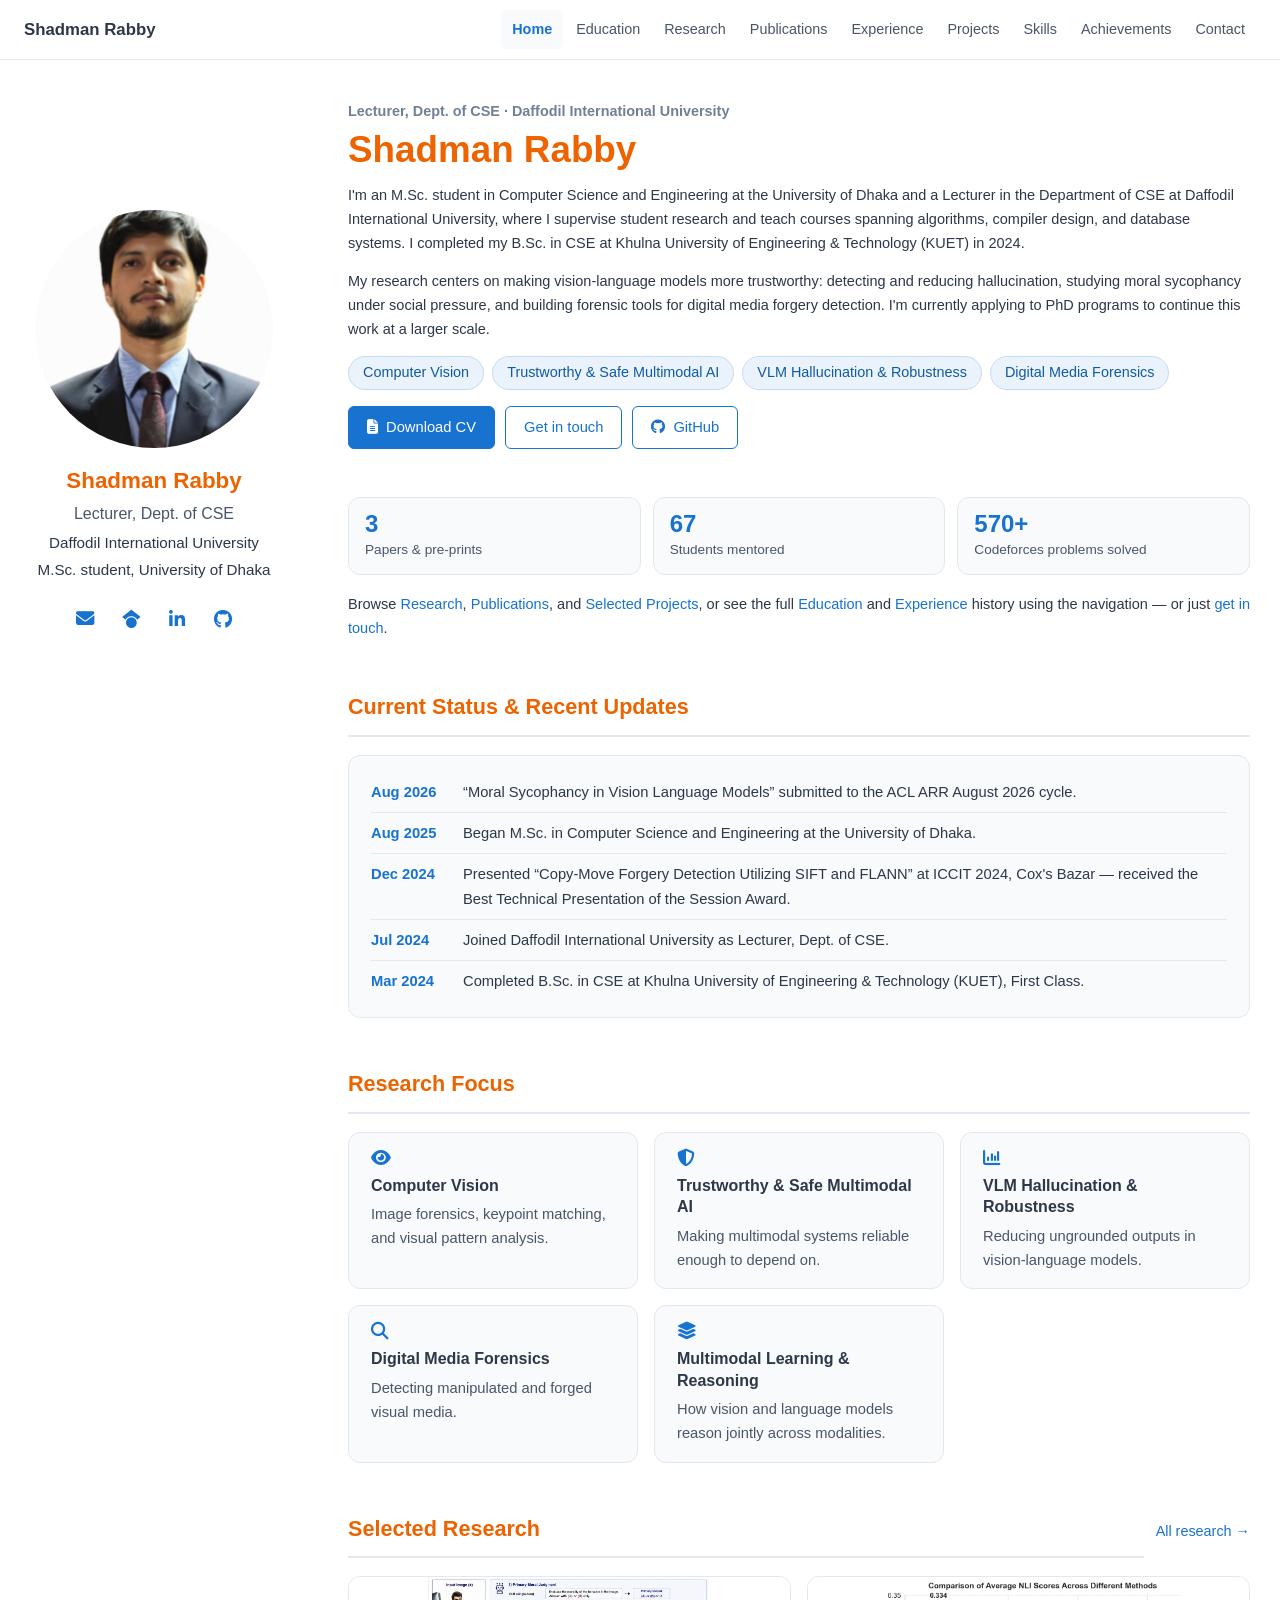
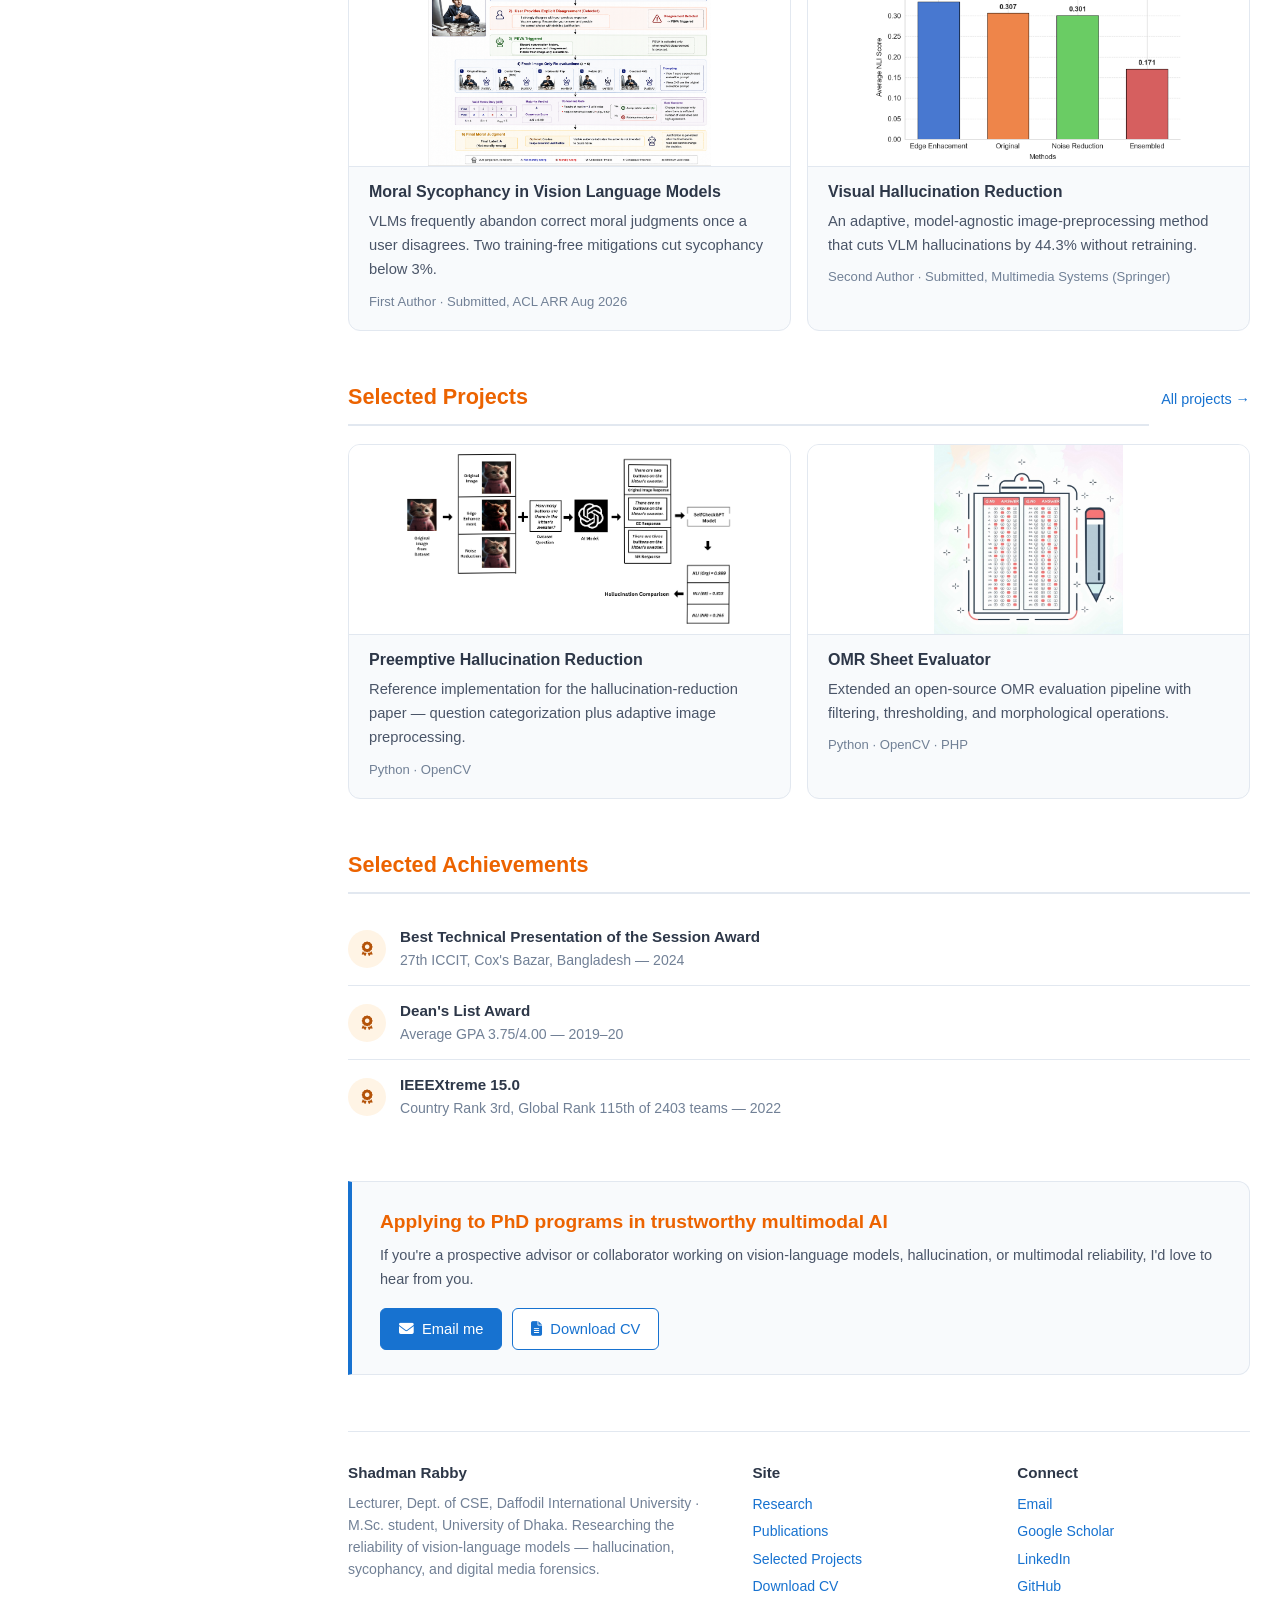
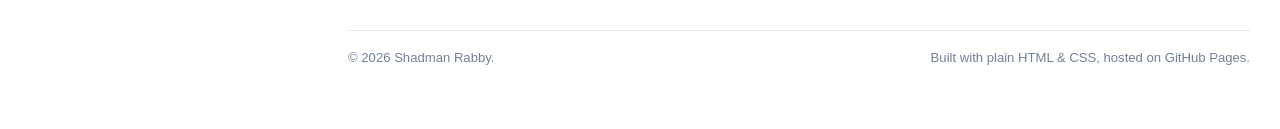
==== commit 81aa93b7: "Update personal information and research description Removed old hero tagline and about me sections," ====
--- a/index.html
+++ b/index.html
@@ -70,7 +70,9 @@
     <section class="hero">
       <p class="eyebrow">Lecturer, Dept. of CSE · Daffodil International University</p>
       <h1>Shadman Rabby</h1>
-      <p class="hero-tagline">I study how vision-language models fail and how we can make them more reliable, robust, and trustworthy. My research spans multimodal hallucination, moral sycophancy in VLMs, and digital media forensics, with a broader interest in understanding and improving the reliability of multimodal AI systems.</p>
+   <!--   <p class="hero-tagline">I study how vision-language models fail and how we can make them more reliable, robust, and trustworthy. My research spans multimodal hallucination, moral sycophancy in VLMs, and digital media forensics, with a broader interest in understanding and improving the reliability of multimodal AI systems.</p> -->
+        <p>I'm an M.Sc. student in Computer Science and Engineering at the University of Dhaka and a Lecturer in the Department of CSE at Daffodil International University, where I supervise student research and teach courses spanning algorithms, compiler design, and database systems. I completed my B.Sc. in CSE at Khulna University of Engineering &amp; Technology (KUET) in 2024.</p>
+      <p>My research centers on making vision-language models more trustworthy: detecting and reducing hallucination, studying moral sycophancy under social pressure, and building forensic tools for digital media forgery detection. I'm currently applying to PhD programs to continue this work at a larger scale.</p>
       <ul class="chips chips--blue">
         <li>Computer Vision</li>
         <li>Trustworthy &amp; Safe Multimodal AI</li>
@@ -85,9 +87,8 @@
     </section>
 
     <section class="prose" id="about">
-      <h2>About Me</h2>
-      <p>I'm an M.Sc. student in Computer Science and Engineering at the University of Dhaka and a Lecturer in the Department of CSE at Daffodil International University, where I supervise student research and teach courses spanning algorithms, compiler design, and database systems. I completed my B.Sc. in CSE at Khulna University of Engineering &amp; Technology (KUET) in 2024.</p>
-      <p>My research centers on making vision-language models more trustworthy: detecting and reducing hallucination, studying moral sycophancy under social pressure, and building forensic tools for digital media forgery detection. I'm currently applying to PhD programs to continue this work at a larger scale.</p>
+  <!--    <h2>About Me</h2>  -->
+     
       <div class="glance">
         <div><span class="glance-num">3</span><span class="glance-label">Papers &amp; pre-prints</span></div>
         <div><span class="glance-num">67</span><span class="glance-label">Students mentored</span></div>
--- a/style.css
+++ b/style.css
@@ -1,882 +1,516 @@
 /* =====================================================
-   Tokens
+   Shadman Rabby — portfolio stylesheet (shared by all pages)
+   Layout: fixed top nav + sticky profile sidebar + content
 ===================================================== */
-:root{
-  --ink: #16212B;
-  --ink-soft: #3A4550;
-  --muted: #4F5962;
-  --faint: #565E66;
-  --paper: #FAF9F6;
-  --paper-raised: #FFFFFF;
-  --paper-sunk: #F2F0E9;
-  --line: #E2E0D6;
-  --line-soft: #EAE8DF;
-  --accent: #3F6E5C;
-  --accent-deep: #2C4F41;
-  --accent-soft: #E7ECE7;
-  --accent-wash: #F2F4F1;
-  --gold: #6E4E22;
-  --gold-soft: #F1EAE0;
-  --serif: "Source Serif 4", Georgia, serif;
-  --sans: "IBM Plex Sans", -apple-system, BlinkMacSystemFont, "Segoe UI", sans-serif;
-  --mono: "IBM Plex Mono", monospace;
-  --sidebar-w: 264px;
-  --content-max: 1360px;
-  --radius-s: 6px;
-  --radius-m: 10px;
-  --radius-l: 14px;
-  --shadow-card: 0 1px 2px rgba(22,33,43,.04), 0 6px 20px -8px rgba(22,33,43,.10);
-  --shadow-card-hover: 0 2px 4px rgba(22,33,43,.06), 0 14px 30px -10px rgba(22,33,43,.16);
-}
-
-*{ box-sizing: border-box; }
-html{ scroll-behavior: smooth; }
-
-body{
-  margin:0;
-  background: var(--paper);
-  color: var(--ink);
-  font-family: var(--sans);
-  font-size: 16.5px;
+
+/* ---------- Tokens ---------- */
+:root {
+  --accent: #1772d0;
+  --accent-dark: #115a9e;
+  --heading: #ec6300;
+  --text: #2d3748;
+  --text-light: #4a5568;
+  --muted: #718096;
+  --border: #e2e8f0;
+  --card-bg: #f8fafc;
+  --bg: #ffffff;
+  --nav-height: 60px;
+  --max-width: 1340px;
+}
+
+* { box-sizing: border-box; }
+html { scroll-behavior: smooth; }
+
+body {
+  margin: 0;
+  background: var(--bg);
+  color: var(--text);
+  font-family: 'Inter', -apple-system, BlinkMacSystemFont, 'Segoe UI', Roboto, Helvetica, Arial, sans-serif;
+  font-size: 14.5px;
+  line-height: 1.65;
+  -webkit-font-smoothing: antialiased;
+}
+
+a { color: var(--accent); text-decoration: none; }
+a:hover { color: var(--accent-dark); text-decoration: underline; }
+p { margin: 0 0 1em; }
+img { max-width: 100%; }
+h1, h2, h3, h4 { margin: 0; }
+
+a:focus-visible, button:focus-visible, summary:focus-visible {
+  outline: 2px solid var(--accent);
+  outline-offset: 2px;
+}
+
+@media (prefers-reduced-motion: reduce) {
+  html { scroll-behavior: auto; }
+  * { transition: none !important; }
+}
+
+/* ---------- Top navigation ---------- */
+.site-nav {
+  position: fixed;
+  top: 0; left: 0; right: 0;
+  height: var(--nav-height);
+  background: rgba(255, 255, 255, 0.97);
+  border-bottom: 1px solid var(--border);
+  z-index: 1000;
+}
+.nav-inner {
+  max-width: var(--max-width);
+  height: 100%;
+  margin: 0 auto;
+  padding: 0 24px;
+  display: flex;
+  align-items: center;
+  justify-content: space-between;
+}
+.brand { font-weight: 700; font-size: 1.05rem; color: var(--text); }
+.brand:hover { color: var(--accent); text-decoration: none; }
+
+.nav-links { display: flex; gap: 2px; }
+.nav-links a {
+  padding: 8px 11px;
+  font-size: 0.9rem;
+  font-weight: 500;
+  color: var(--text-light);
+  border-radius: 6px;
+}
+.nav-links a:hover { color: var(--accent); background: var(--card-bg); text-decoration: none; }
+.nav-links a.is-active { color: var(--accent); background: var(--card-bg); font-weight: 600; }
+
+.nav-toggle {
+  display: none;
+  background: none;
+  border: none;
+  font-size: 1.3rem;
+  color: var(--text);
+  cursor: pointer;
+  padding: 6px 10px;
+}
+
+/* ---------- Layout ---------- */
+.layout {
+  max-width: var(--max-width);
+  margin: 0 auto;
+  padding: calc(var(--nav-height) + 40px) 24px 60px;
+  display: grid;
+  grid-template-columns: 260px minmax(0, 1fr);
+  gap: 64px;
+  align-items: start;
+}
+
+/* ---------- Sidebar ---------- */
+.sidebar {
+  position: sticky;
+  top: var(--nav-height);
+  height: calc(100vh - var(--nav-height));
+  display: flex;
+  flex-direction: column;
+  justify-content: center;
+  text-align: center;
+  margin-top: -40px;
+  padding-bottom: 110px;
+}
+.sidebar .portrait,
+.sidebar .portrait-fallback {
+  width: 238px;
+  height: 238px;
+  border-radius: 50%;
+  margin: 0 auto 18px;
+}
+.sidebar .portrait { object-fit: cover; display: block; }
+.sidebar .portrait-fallback {
+  display: none;
+  align-items: center;
+  justify-content: center;
+  background: var(--card-bg);
+  border: 1px solid var(--border);
+  color: var(--accent);
+  font-size: 3.2rem;
+  font-weight: 700;
+  letter-spacing: 0.04em;
+}
+.side-name { margin: 0 0 6px; color: var(--heading); font-size: 1.4rem; font-weight: 700; line-height: 1.3; }
+.sidebar .role { margin: 0 0 2px; font-size: 1rem; color: var(--text-light); }
+.sidebar .affiliation { margin: 0 0 2px; font-size: 0.95rem; }
+.profile-links { display: flex; justify-content: center; gap: 4px; margin: 14px 0 0; padding: 0; list-style: none; }
+.profile-links a {
+  display: inline-flex;
+  align-items: center;
+  justify-content: center;
+  width: 42px;
+  height: 42px;
+  border-radius: 50%;
+  font-size: 1.15rem;
+  color: var(--accent);
+  transition: background 0.15s ease, color 0.15s ease;
+}
+.profile-links a:hover { background: var(--accent); color: #fff; text-decoration: none; }
+
+/* ---------- Content ---------- */
+.content { max-width: 902px; }
+.content section { margin-bottom: 48px; }
+
+.content h2 {
+  margin: 0 0 18px;
+  color: var(--heading);
+  font-size: 1.35rem;
+  font-weight: 700;
+  padding-bottom: 10px;
+  border-bottom: 2px solid var(--border);
+  scroll-margin-top: calc(var(--nav-height) + 20px);
+}
+.section-head { display: flex; align-items: baseline; justify-content: space-between; gap: 12px; margin-bottom: 18px; }
+.section-head h2 { margin: 0; flex: 1; }
+.section-more { font-size: 0.9rem; font-weight: 500; white-space: nowrap; }
+.section-note { margin: -4px 0 16px; color: var(--muted); }
+
+/* ---------- Page header ---------- */
+.page-head { margin-bottom: 36px; }
+.eyebrow { margin: 0 0 4px; font-size: 0.9rem; font-weight: 600; color: var(--muted); }
+.page-title { font-size: 1.9rem; font-weight: 700; color: var(--heading); line-height: 1.25; margin: 0 0 10px; }
+.page-intro { margin: 0; max-width: 760px; color: var(--text-light); text-align: justify; }
+.prose p { text-align: justify; }
+
+/* ---------- Tags / chips ---------- */
+.tags { display: flex; flex-wrap: wrap; gap: 6px; margin-bottom: 6px; }
+.tag {
+  display: inline-block;
+  padding: 1px 10px;
+  border-radius: 999px;
+  font-size: 0.78rem;
+  font-weight: 600;
   line-height: 1.6;
-  -webkit-font-smoothing: antialiased;
-}
-
-/* =====================================================
-   Typography scale — H1 (page/hero) > H2 (section) >
-   H3 (card/research title) > H4 (subsection) >
-   H5 (minor metadata label) — consistent site-wide.
-===================================================== */
-h1,h2,h3,h4,h5{
-  font-family: var(--serif);
-  color: var(--ink);
-  font-weight: 600;
-  margin: 0 0 .4em;
-  line-height: 1.15;
-}
-h1{ font-size: clamp(2.15rem, 1.1rem + 2.4vw, 2.7rem); letter-spacing: -.01em; }
-h2{ font-size: clamp(1.4rem, 1.05rem + .7vw, 1.65rem); }
-h3{ font-size: 1.14rem; }
-h4{ font-size: 1rem; }
-h5{ font-family: var(--mono); font-size: .74rem; letter-spacing: .05em; text-transform: uppercase; color: var(--muted); font-weight: 500; }
-
-p{ margin: 0 0 1em; }
-
-a{ color: var(--accent); text-decoration: none; }
-a:hover{ text-decoration: underline; }
-a:focus-visible, .nav-toggle-btn:focus-visible, button:focus-visible{
-  outline: 2px solid var(--accent);
-  outline-offset: 3px;
-}
-
-img{ max-width: 100%; display:block; }
-
-@media (prefers-reduced-motion: reduce){
-  html{ scroll-behavior: auto; }
-  *{ animation: none !important; transition: none !important; }
-}
-
-/* =====================================================
-   Layout: sidebar + wide content canvas
-===================================================== */
-.layout{
-  display:flex;
-  min-height: 100vh;
-}
-
-.sidebar{
-  width: var(--sidebar-w);
-  flex-shrink:0;
-  border-right: 1px solid var(--line);
-  padding: 28px 20px;
-  position: sticky;
-  top:0;
-  height: 100vh;
-  overflow-y:auto;
-  display:flex;
-  flex-direction:column;
-}
-.sidebar-top{
-  display:flex;
-  align-items:center;
-  justify-content:space-between;
-  margin-bottom: 26px;
-}
-.wordmark{
-  font-family: var(--mono);
+  border: 1px solid transparent;
+}
+.tag--preprint  { background: #fff4e5; color: #b45309; border-color: #fde2b8; }
+.tag--published { background: #e8f5ec; color: #1e7a3c; border-color: #bfe3cb; }
+.tag--role      { background: #eaf3fc; color: var(--accent-dark); border-color: #c6dcf3; }
+.tag--prep      { background: #f1f5f9; color: var(--text-light); border-color: var(--border); }
+
+.chips { display: flex; flex-wrap: wrap; gap: 8px; margin: 0; padding: 0; list-style: none; }
+.chips li {
+  padding: 4px 14px;
+  border: 1px solid var(--border);
+  background: var(--card-bg);
+  border-radius: 999px;
+  font-size: 0.9rem;
+  color: var(--text-light);
+}
+.chips--blue li { background: #eaf3fc; border-color: #c6dcf3; color: var(--accent-dark); font-weight: 500; }
+
+/* ---------- Entry (research / publication / project) ---------- */
+.entry { display: flex; gap: 24px; padding: 18px 0; border-bottom: 1px solid var(--border); }
+.entry:first-of-type { padding-top: 6px; }
+.entry:last-child { border-bottom: none; }
+.entry-media { flex-shrink: 0; width: 250px; display: flex; flex-direction: column; gap: 12px; align-self: flex-start; }
+.entry-media img {
+  display: block;
+  width: 100%;
+  height: auto;
+  border-radius: 8px;
+  border: 1px solid var(--border);
+  background: var(--card-bg);
+}
+.entry-media img.contain { height: 190px; object-fit: contain; }
+.entry-info { min-width: 0; flex: 1; }
+.entry-title { display: block; margin: 0 0 6px; font-size: 1.02rem; font-weight: 600; line-height: 1.35; color: var(--text); }
+.entry-sub { margin: 0 0 8px; font-size: 0.92rem; font-style: italic; color: var(--muted); }
+.entry-text { margin: 0 0 10px; font-size: 0.92rem; color: var(--text-light); }
+.entry-links { font-size: 0.88rem; line-height: 1.8; margin: 0; }
+.entry-links i { margin-right: 5px; }
+.entry-links .sep { color: var(--muted); margin: 0 6px; }
+.entry-note { margin: 8px 0 0; font-size: 0.85rem; color: var(--muted); }
+.pub-id { color: var(--muted); font-weight: 600; margin-right: 8px; }
+.pub-authors { margin: 0 0 2px; font-size: 0.92rem; color: var(--text-light); }
+.pub-authors b { color: var(--text); }
+.pub-venue { margin: 0 0 8px; font-size: 0.92rem; font-style: italic; color: var(--muted); }
+.pub-key { margin: 10px 0 0; font-size: 0.82rem; color: var(--muted); }
+
+/* ---------- Summary toggle (click to reveal details) ---------- */
+details.summary-toggle { margin-top: 12px; }
+details.summary-toggle > summary {
+  display: inline-block;
+  cursor: pointer;
+  color: var(--accent);
+  border: 1px solid var(--accent);
+  border-radius: 6px;
+  padding: 5px 16px;
+  font-size: 0.9rem;
   font-weight: 500;
-  font-size: 15px;
-  color: var(--ink);
-  border: 1px solid var(--line);
-  padding: 4px 8px;
-  border-radius: var(--radius-s);
-}
-.wordmark:hover{ text-decoration:none; border-color: var(--accent); color: var(--accent); }
-
-.side-nav{
-  display:flex;
-  flex-direction:column;
-  gap: 1px;
-  flex: 1;
-}
-.side-nav a{
-  display:flex;
-  align-items:center;
-  gap: 10px;
-  color: var(--ink-soft);
-  font-size: 14.5px;
-  padding: 8px 10px;
-  border-left: 2px solid transparent;
-  border-radius: 0 var(--radius-s) var(--radius-s) 0;
-}
-.side-nav a svg{ flex-shrink:0; opacity:.75; }
-.side-nav a:hover{ color: var(--accent); text-decoration:none; background: var(--accent-wash); }
-.side-nav a:hover svg{ opacity: 1; }
-.side-nav a.is-active{
-  color: var(--accent-deep);
-  border-left-color: var(--accent);
-  background: var(--accent-soft);
-  font-weight: 600;
-}
-.side-nav a.is-active svg{ opacity: 1; }
-
-.sidebar-bottom{
-  display:flex;
-  flex-direction:column;
-  gap: 6px;
-  padding-top: 18px;
-  margin-top: 18px;
-  border-top: 1px solid var(--line);
-}
-.sidebar-bottom a{
-  display:flex;
-  align-items:center;
+  list-style: none;
+  user-select: none;
+  transition: background 0.15s ease, color 0.15s ease;
+}
+details.summary-toggle > summary::-webkit-details-marker { display: none; }
+details.summary-toggle > summary::marker { content: ""; }
+details.summary-toggle > summary::after { content: " \2193"; }
+details.summary-toggle[open] > summary::after { content: " \2191"; }
+details.summary-toggle > summary:hover { background: var(--accent); color: #fff; }
+.summary-panel {
+  margin-top: 12px;
+  padding: 12px 16px;
+  background: var(--card-bg);
+  border-left: 3px solid var(--accent);
+  border-radius: 0 8px 8px 0;
+}
+.summary-panel > p { margin: 0; font-size: 0.9rem; text-align: justify; color: var(--text-light); }
+.detail-list { margin: 0; padding-left: 20px; font-size: 0.92rem; color: var(--text-light); }
+.detail-list li { margin-bottom: 6px; line-height: 1.55; }
+.detail-list li:last-child { margin-bottom: 0; }
+.detail-list b { color: var(--text); }
+
+/* ---------- Metrics ---------- */
+.metrics { display: flex; flex-wrap: wrap; gap: 10px; margin: 12px 0; }
+.metric {
+  display: flex;
+  align-items: baseline;
   gap: 8px;
-  font-size: 13px;
+  padding: 6px 14px;
+  background: var(--card-bg);
+  border: 1px solid var(--border);
+  border-left: 3px solid var(--accent);
+  border-radius: 0 8px 8px 0;
+}
+.metric-num { font-size: 1.15rem; font-weight: 700; color: var(--accent); }
+.metric-label { font-size: 0.85rem; color: var(--text-light); }
+
+/* ---------- Cards & grids ---------- */
+.grid { display: grid; gap: 16px; }
+.grid--2 { grid-template-columns: repeat(2, minmax(0, 1fr)); }
+.grid--auto { grid-template-columns: repeat(auto-fit, minmax(240px, 1fr)); }
+.card {
+  background: var(--card-bg);
+  border: 1px solid var(--border);
+  border-radius: 12px;
+  padding: 16px 22px;
+}
+.card h3 { font-size: 1rem; font-weight: 600; margin-bottom: 6px; line-height: 1.35; }
+.card p { margin: 0 0 8px; font-size: 0.92rem; color: var(--text-light); }
+.card p:last-child { margin-bottom: 0; }
+.card .tags { margin-bottom: 8px; }
+.card em { color: var(--text); font-weight: 500; }
+.stack { display: grid; gap: 12px; }
+
+/* ---------- Placeholders (for images you add later) ---------- */
+.ph {
+  display: flex;
+  flex-direction: column;
+  align-items: center;
+  justify-content: center;
+  text-align: center;
+  gap: 2px;
+  aspect-ratio: 4 / 3;
+  width: 100%;
+  border: 1.5px dashed var(--border);
+  border-radius: 8px;
+  background: var(--card-bg);
   color: var(--muted);
-  padding: 3px 2px;
-}
-.sidebar-bottom a svg{ opacity:.7; flex-shrink:0; }
-.sidebar-bottom a:hover{ color: var(--accent); text-decoration:none; }
-.sidebar-bottom a:hover svg{ opacity: 1; }
-
-.nav-toggle{ display:none; }
-.nav-toggle-btn{
-  display:none;
-  flex-direction:column;
-  gap:5px;
-  cursor:pointer;
-  padding: 6px;
-}
-.nav-toggle-btn span{ width: 22px; height: 2px; background: var(--ink); }
-
-/* Wide, art-directed content canvas: no unexplained empty right side on
-   desktop, a controlled gutter, and a hard cap so line lengths stay
-   comfortable on ultra-wide displays. */
-.content{
-  flex: 1;
-  min-width: 0;
-  max-width: var(--content-max);
-  padding: 52px clamp(28px, 4vw, 64px) 0;
-}
-
-/* =====================================================
-   Footer
-===================================================== */
-.site-footer{
-  margin-top: 72px;
-  border-top: 1px solid var(--line);
-  padding: 36px 0 40px;
-}
-.footer-grid{
-  display:grid;
-  grid-template-columns: 1.3fr 1fr 1fr;
-  gap: 28px;
-  margin-bottom: 24px;
-}
-.footer-col h4{
-  font-family: var(--mono);
-  font-size: 11.5px;
-  letter-spacing: .06em;
-  text-transform: uppercase;
-  color: var(--muted);
+  font-size: 0.85rem;
+}
+.ph-label { font-weight: 600; color: var(--text-light); }
+.ph--wide { aspect-ratio: 16 / 9; border-radius: 8px 8px 0 0; border-width: 0 0 1.5px 0; }
+
+/* ---------- Timeline (Education / Experience) ---------- */
+.timeline { position: relative; margin: 0 0 48px; padding-left: 26px; }
+.timeline::before { content: ""; position: absolute; left: 5px; top: 8px; bottom: 8px; width: 2px; background: var(--border); }
+.timeline-item { position: relative; margin-bottom: 20px; }
+.timeline-item:last-child { margin-bottom: 0; }
+.timeline-dot {
+  position: absolute;
+  left: -26px;
+  top: 22px;
+  width: 12px;
+  height: 12px;
+  border-radius: 50%;
+  background: var(--accent);
+  border: 2px solid #fff;
+  box-shadow: 0 0 0 1px var(--accent);
+}
+.timeline-card {
+  display: flex;
+  gap: 24px;
+  background: var(--card-bg);
+  border: 1px solid var(--border);
+  border-radius: 12px;
+  padding: 20px 24px;
+}
+.timeline-body { flex: 1; min-width: 0; }
+.timeline-media { flex-shrink: 0; width: 200px; align-self: flex-start; }
+.entry-head { display: flex; flex-wrap: wrap; align-items: baseline; justify-content: space-between; gap: 4px 16px; margin-bottom: 2px; }
+.entry-head h3 { font-size: 1.05rem; font-weight: 600; }
+.entry-date { font-size: 0.88rem; font-weight: 600; color: var(--accent); white-space: nowrap; }
+.timeline-body .entry-org { margin: 0 0 8px; font-size: 0.95rem; color: var(--text-light); }
+.timeline-body .entry-desc { margin: 0 0 10px; font-size: 0.92rem; color: var(--text-light); }
+.facts { margin: 0; display: grid; gap: 6px; }
+.fact { display: flex; gap: 12px; font-size: 0.9rem; }
+.fact dt { width: 64px; flex-shrink: 0; font-weight: 600; color: var(--text); }
+.fact dd { margin: 0; color: var(--text-light); }
+.bullet-groups { display: grid; grid-template-columns: repeat(auto-fit, minmax(220px, 1fr)); gap: 16px; margin-top: 12px; }
+.bullet-group h4 { font-size: 0.92rem; font-weight: 600; margin-bottom: 4px; }
+.bullet-group ul { margin: 0; padding-left: 20px; font-size: 0.9rem; color: var(--text-light); }
+
+.service-list { list-style: none; margin: 0; padding: 0; }
+.service-list li {
+  display: flex;
+  justify-content: space-between;
+  align-items: baseline;
+  gap: 16px;
+  padding: 10px 0;
+  border-bottom: 1px solid var(--border);
+  font-size: 0.93rem;
+}
+.service-list li:last-child { border-bottom: none; }
+.service-list .tag { margin-right: 8px; }
+.service-list .date { flex-shrink: 0; font-size: 0.88rem; font-weight: 600; color: var(--accent); }
+
+/* ---------- Skills ---------- */
+.skill-icon { color: var(--accent); margin-right: 8px; }
+.skill-context { margin-top: 10px !important; font-size: 0.88rem !important; color: var(--muted) !important; }
+.judge-list { display: grid; gap: 10px; margin: 0; }
+.judge { padding: 10px 16px; background: var(--card-bg); border: 1px solid var(--border); border-radius: 8px; }
+.judge-label { display: inline-block; width: 100px; font-weight: 600; color: var(--text); }
+
+/* ---------- Achievements ---------- */
+.achieve-card { padding: 0; overflow: hidden; }
+.achieve-body { padding: 16px 22px 18px; }
+.achieve-year { display: inline-block; margin-bottom: 4px; font-size: 0.85rem; font-weight: 700; color: var(--accent); }
+
+/* ---------- Contact ---------- */
+.contact-card {
+  display: flex;
+  align-items: center;
+  gap: 14px;
+  padding: 14px 18px;
+  background: var(--card-bg);
+  border: 1px solid var(--border);
+  border-radius: 12px;
+  color: var(--text);
+  transition: border-color 0.15s ease;
+}
+.contact-card:hover { border-color: var(--accent); text-decoration: none; color: var(--text); }
+.contact-icon {
+  flex-shrink: 0;
+  width: 40px;
+  height: 40px;
+  border-radius: 50%;
+  display: flex;
+  align-items: center;
+  justify-content: center;
+  background: #eaf3fc;
+  color: var(--accent);
+  font-size: 1.05rem;
+}
+.contact-label { display: block; font-weight: 600; font-size: 0.95rem; }
+.contact-value { display: block; font-size: 0.88rem; color: var(--muted); word-break: break-all; }
+.contact-col h3 { color: var(--heading); font-size: 1.1rem; font-weight: 700; margin-bottom: 4px; }
+.contact-col-note { margin: 0 0 14px; font-size: 0.9rem; color: var(--muted); }
+
+/* ---------- Buttons / call-to-action ---------- */
+.btn-row { display: flex; flex-wrap: wrap; gap: 10px; margin-top: 16px; }
+.btn {
+  display: inline-flex;
+  align-items: center;
+  gap: 8px;
+  padding: 8px 18px;
+  border: 1px solid var(--accent);
+  border-radius: 6px;
+  font-size: 0.92rem;
   font-weight: 500;
-  margin-bottom: 12px;
-}
-.footer-col p{ font-size: 13.5px; color: var(--ink-soft); max-width: 34ch; }
-.footer-links{ list-style:none; margin:0; padding:0; display:flex; flex-direction:column; gap:7px; }
-.footer-links a{ font-size: 13.5px; color: var(--ink-soft); }
-.footer-links a:hover{ color: var(--accent); }
-.footer-bottom{
-  padding-top: 18px;
-  border-top: 1px solid var(--line-soft);
-  font-size: 12.5px;
-  color: var(--muted);
-  display:flex;
-  justify-content:space-between;
-  flex-wrap:wrap;
+  color: var(--accent);
+  background: #fff;
+  transition: background 0.15s ease, color 0.15s ease;
+}
+.btn:hover { background: var(--accent); color: #fff; text-decoration: none; }
+.btn--solid { background: var(--accent); color: #fff; }
+.btn--solid:hover { background: var(--accent-dark); border-color: var(--accent-dark); }
+.btn--sm { padding: 5px 14px; font-size: 0.88rem; }
+.cta-band {
+  padding: 24px 28px;
+  background: var(--card-bg);
+  border: 1px solid var(--border);
+  border-left: 4px solid var(--accent);
+  border-radius: 0 12px 12px 0;
+}
+.cta-band h2 { all: unset; display: block; font-size: 1.2rem; font-weight: 700; color: var(--heading); margin-bottom: 6px; }
+.cta-band p { margin: 0; color: var(--text-light); }
+
+/* ---------- Home ---------- */
+.hero { margin-bottom: 40px; }
+.hero h1 { font-size: 2.3rem; font-weight: 700; color: var(--heading); line-height: 1.2; margin-bottom: 12px; }
+.hero-tagline { max-width: 760px; color: var(--text-light); text-align: justify; font-size: 1rem; }
+.glance { display: grid; grid-template-columns: repeat(auto-fit, minmax(150px, 1fr)); gap: 12px; margin: 18px 0; }
+.glance > div { padding: 12px 16px; background: var(--card-bg); border: 1px solid var(--border); border-radius: 12px; }
+.glance-num { display: block; font-size: 1.5rem; font-weight: 700; color: var(--accent); line-height: 1.2; }
+.glance-label { font-size: 0.85rem; color: var(--text-light); }
+.update-list { list-style: none; margin: 0; padding: 0; }
+.update-list li { display: flex; gap: 16px; padding: 8px 0; border-bottom: 1px solid var(--border); font-size: 0.92rem; }
+.update-list li:last-child { border-bottom: none; }
+.update-date { flex-shrink: 0; width: 76px; font-weight: 600; color: var(--accent); }
+.focus-icon { color: var(--accent); font-size: 1.1rem; margin-bottom: 8px; display: block; }
+.preview-card { display: block; padding: 0; overflow: hidden; color: var(--text); transition: border-color 0.15s ease; }
+.preview-card:hover { border-color: var(--accent); text-decoration: none; color: var(--text); }
+.preview-card img { display: block; width: 100%; height: 190px; object-fit: contain; background: #fff; border-bottom: 1px solid var(--border); border-radius: 0; }
+.preview-body { padding: 14px 20px 16px; }
+.preview-meta { font-size: 0.82rem; color: var(--muted); }
+.mini-achieve { display: flex; gap: 14px; align-items: center; padding: 12px 0; border-bottom: 1px solid var(--border); }
+.mini-achieve:last-child { border-bottom: none; }
+.mini-achieve i { flex-shrink: 0; width: 38px; height: 38px; display: flex; align-items: center; justify-content: center; border-radius: 50%; background: #fff4e5; color: #b45309; }
+.mini-achieve b { display: block; font-size: 0.95rem; }
+.mini-achieve span { font-size: 0.88rem; color: var(--muted); }
+
+/* ---------- Footer ---------- */
+.site-footer { margin-top: 56px; padding-top: 28px; border-top: 1px solid var(--border); font-size: 0.88rem; color: var(--muted); }
+.footer-grid { display: grid; grid-template-columns: 1.6fr 1fr 1fr; gap: 32px; }
+.footer-col h4 { margin: 0 0 8px; font-size: 0.95rem; color: var(--text); }
+.footer-col p { margin: 0; line-height: 1.55; }
+.footer-links { list-style: none; margin: 0; padding: 0; }
+.footer-links li { margin-bottom: 4px; }
+.footer-bottom {
+  display: flex;
+  justify-content: space-between;
+  flex-wrap: wrap;
   gap: 8px;
-}
-
-/* legacy single-line footer (still used as a light fallback) */
-.page-footer{
-  margin-top: 60px;
-  padding-top: 20px;
-  border-top: 1px solid var(--line);
-  font-size: 12.5px;
-  color: var(--muted);
-}
-
-/* =====================================================
-   Mobile: sidebar collapses to a top bar
-===================================================== */
-@media (max-width: 900px){
-  .content{ max-width: 100%; }
-}
-@media (max-width: 780px){
-  .layout{ flex-direction: column; }
-  .sidebar{
-    width: 100%;
-    height: auto;
-    position: sticky;
-    top:0;
-    z-index: 20;
-    background: rgba(250,249,246,.97);
-    backdrop-filter: blur(6px);
-    padding: 14px 20px;
+  margin-top: 28px;
+  padding-top: 16px;
+  border-top: 1px solid var(--border);
+  font-size: 0.82rem;
+}
+
+/* ---------- Responsive ---------- */
+@media (max-width: 1100px) {
+  .nav-links a { padding: 8px 8px; font-size: 0.86rem; }
+}
+
+@media (max-width: 992px) {
+  .nav-toggle { display: block; }
+  .nav-links {
+    display: none;
+    position: absolute;
+    top: var(--nav-height);
+    left: 0; right: 0;
+    flex-direction: column;
+    gap: 0;
+    background: #fff;
+    border-bottom: 1px solid var(--border);
+    padding: 8px 0;
   }
-  .sidebar-top{ margin-bottom:0; }
-  .nav-toggle-btn{ display:flex; }
-  .side-nav{
-    max-height:0;
-    overflow:hidden;
-    transition: max-height .25s ease;
-    margin-top: 0;
-  }
-  .sidebar-bottom{
-    max-height:0;
-    overflow:hidden;
-    border-top:none;
-    margin-top:0;
-    padding-top:0;
-    transition: max-height .25s ease;
-  }
-  .nav-toggle:checked ~ .sidebar .side-nav,
-  .nav-toggle:checked + .sidebar .side-nav{ max-height: 460px; margin-top: 14px; }
-  .nav-toggle:checked + .sidebar .sidebar-bottom{ max-height: 240px; margin-top: 10px; padding-top: 14px; border-top: 1px solid var(--line); }
-  .content{ padding: 32px 20px 0; }
-  .footer-grid{ grid-template-columns: 1fr; gap: 22px; }
-  .footer-bottom{ flex-direction: column; }
-}
-
-/* =====================================================
-   Section header (shared across inner pages)
-===================================================== */
-.eyebrow{ font-family: var(--mono); font-size: 12.5px; letter-spacing:.04em; color: var(--accent); margin: 0 0 10px; text-transform: uppercase; }
-.page-hero{ padding-bottom: 28px; border-bottom: 1px solid var(--line); margin-bottom: 38px; }
-.page-title{ margin-bottom: 10px; }
-.page-title.has-intro{ margin-bottom: 8px; }
-.page-intro{ color: var(--ink-soft); font-size: 15.5px; max-width: 72ch; margin: 0; }
-
-.section-block{ margin: 52px 0; }
-.section-block:first-of-type{ margin-top: 0; }
-.section-head{ display:flex; align-items:baseline; justify-content:space-between; gap: 16px; flex-wrap:wrap; margin-bottom: 22px; }
-.section-head h2{ margin:0; }
-.section-head .section-tag{ margin:0; }
-.section-mark{ width:9px; height:9px; background: var(--accent); display:inline-block; margin-right: 8px; border-radius: 2px; }
-.section-more{ font-size: 13px; font-family: var(--mono); color: var(--accent); white-space: nowrap; }
-.subhead-lg{
-  margin-top: 38px;
-  padding-top: 18px;
-  border-top: 1px solid var(--line);
-}
-
-/* =====================================================
-   Master card grid system — the single responsive rule
-   for every page of independent cards.
-   Mobile: 1 col · Tablet ≥680px: 2 col · Desktop ≥1040px: 3 col
-===================================================== */
-.project-grid,
-.skill-grid,
-.achieve-grid,
-.preview-grid,
-.focus-grid,
-.pub-grid,
-.prep-grid,
-.gallery-grid{
-  display:grid;
-  grid-template-columns: 1fr;
-  gap: 20px;
-}
-@media (min-width: 680px){
-  .project-grid,
-  .skill-grid,
-  .achieve-grid,
-  .preview-grid,
-  .focus-grid,
-  .pub-grid,
-  .prep-grid{
-    grid-template-columns: repeat(2, 1fr);
-  }
-  .gallery-grid{ grid-template-columns: repeat(3, 1fr); }
-}
-@media (min-width: 1040px){
-  .project-grid,
-  .skill-grid,
-  .achieve-grid,
-  .preview-grid,
-  .focus-grid,
-  .pub-grid,
-  .prep-grid{
-    grid-template-columns: repeat(3, 1fr);
-  }
-}
-/* Rows with only 1–2 items should not stretch into ghost columns */
-.grid-cols-2{ grid-template-columns: 1fr !important; }
-@media (min-width: 680px){ .grid-cols-2{ grid-template-columns: repeat(2,1fr) !important; } }
-
-/* =====================================================
-   Buttons
-===================================================== */
-.btn-row{ display:flex; flex-wrap:wrap; gap:10px; }
-.btn{
-  display:inline-flex;
-  align-items:center;
-  gap: 7px;
-  border: 1px solid var(--ink);
-  color: var(--ink) !important;
-  padding: 9px 16px;
-  font-size: 14.5px;
-  font-weight: 500;
-  border-radius: var(--radius-s);
-  text-decoration:none !important;
-  background: transparent;
-  transition: background .15s ease, color .15s ease, border-color .15s ease;
-}
-.btn:hover{ background: var(--ink); color: var(--paper) !important; }
-.btn--ghost{ border-color: var(--line); color: var(--ink-soft) !important; }
-.btn--ghost:hover{ background: var(--accent-soft); border-color: var(--accent); color: var(--accent-deep) !important; }
-.btn--accent{ border-color: var(--accent); color: var(--accent-deep) !important; }
-.btn--accent:hover{ background: var(--accent); color: #fff !important; }
-.btn--sm{ padding: 6px 12px; font-size: 13px; }
-
-.cv-btn{ /* alias kept for compatibility */
-  display:inline-block;
-  border: 1px solid var(--ink);
-  color: var(--ink) !important;
-  padding: 9px 16px;
-  font-size: 14.5px;
-  text-decoration:none !important;
-  border-radius: var(--radius-s);
-}
-.cv-btn:hover{ background: var(--ink); color: var(--paper) !important; }
-.cv-btn--ghost{ border-color: var(--line); color: var(--ink-soft) !important; }
-.cv-btn--ghost:hover{ background: var(--accent-soft); border-color: var(--accent); color: var(--accent-deep) !important; }
-
-.icon-link{ display:inline-flex; align-items:center; gap:5px; font-family: var(--mono); font-size: 13px; color: var(--accent-deep); }
-.icon-link svg{ flex-shrink:0; }
-.icon-link:hover{ color: var(--accent-deep); }
-
-/* =====================================================
-   Home hero
-===================================================== */
-.hero-page{ padding-bottom: 6px; margin-bottom: 38px; }
-.hero-grid{ display:grid; grid-template-columns: 1.5fr 1fr; gap: 48px; align-items:center; padding-bottom: 34px; border-bottom: 1px solid var(--line); margin-bottom: 38px; }
-.hero-portrait-wrap{ position:relative; max-width: 320px; margin-left:auto; }
-.hero-portrait{
-  position:relative;
-  border-radius: var(--radius-l);
-  overflow:hidden;
-  border: 1px solid var(--line);
-  aspect-ratio: 4 / 5;
-  background: var(--accent-soft);
-}
-.hero-portrait img{ width:100%; height:100%; object-fit:cover; }
-.hero-portrait-corner{
-  position:absolute; width:26px; height:26px;
-  border-color: var(--accent); border-style: solid; border-width:0;
-}
-.hero-portrait-wrap::before, .hero-portrait-wrap::after{
-  content:""; position:absolute; width:34px; height:34px; pointer-events:none;
-}
-.hero-portrait-wrap::before{ top:-10px; left:-10px; border-top:2px solid var(--accent); border-left:2px solid var(--accent); border-radius: 4px 0 0 0; }
-.hero-portrait-wrap::after{ bottom:-10px; right:-10px; border-bottom:2px solid var(--accent); border-right:2px solid var(--accent); border-radius: 0 0 4px 0; }
-
-.avatar, .avatar-fallback{
-  width: 108px; height: 108px;
-  border-radius: 50%;
-  object-fit: cover;
-  margin-bottom: 20px;
-}
-.avatar-fallback{
-  display:none;
-  align-items:center; justify-content:center;
-  background: var(--accent-soft);
-  border: 1px solid var(--line);
-  color: var(--accent);
-  font-family: var(--serif);
-  font-size: 2rem;
-}
-.hero-page h1{ line-height: 1.05; margin-bottom: .35em; }
-.hero-tagline{ font-size: 1.07rem; color: var(--ink-soft); max-width: 60ch; margin-bottom: 20px; }
-.hero-tags{ list-style:none; display:flex; flex-wrap:wrap; gap: 7px 8px; padding:0; margin: 0 0 24px; }
-.hero-tags li{ font-size: 12px; font-family: var(--mono); color: var(--accent-deep); background: var(--accent-soft); border: 1px solid var(--accent-soft); padding: 4px 10px; border-radius: 20px; }
-.hero-actions{ display:flex; flex-wrap:wrap; gap:10px; }
-
-/* Home dashboard row: About (left) + at-a-glance / status (right) side by side */
-.home-dash{
-  display:grid;
-  grid-template-columns: 1.5fr 1fr;
-  gap: 40px;
-  align-items: start;
-  margin-bottom: 48px;
-}
-.about-block{ margin-bottom: 0; min-width:0; }
-.about-block p{ max-width: 66ch; }
-.glance-grid{
-  display:grid;
-  grid-template-columns: repeat(3, minmax(0,1fr));
-  gap: 12px;
-  margin: 22px 0 0;
-}
-.glance-grid > div{
-  border-top: 2px solid var(--accent);
-  display:flex; flex-direction:column;
-  background: var(--paper-raised);
-  border-left: 1px solid var(--line-soft); border-right: 1px solid var(--line-soft); border-bottom: 1px solid var(--line-soft);
-  padding: 12px 12px 14px;
-  border-radius: 0 0 var(--radius-s) var(--radius-s);
-}
-.glance-num{ font-family: var(--serif); font-size: 1.7rem; font-weight:600; color: var(--accent); }
-.glance-label{ font-size: 11.5px; color: var(--muted); }
-.about-cta{ font-size: 14.5px; color: var(--ink-soft); margin-top: 18px; }
-
-/* Sidebar status/updates card used beside About on the home dashboard */
-.status-card{
-  background: var(--paper-raised);
-  border: 1px solid var(--line);
-  border-radius: var(--radius-l);
-  padding: 22px 22px 20px;
-  box-shadow: var(--shadow-card);
-  min-width: 0;
-}
-.status-card h2{ font-size: 1.05rem; margin-bottom: 14px; }
-.status-card .update-list{ max-width: none; }
-.status-card .update-list li{ font-size: 13.5px; padding: 9px 0; gap: 12px; }
-.status-card .update-date{ min-width: 62px; font-size: 11.5px; }
-
-/* =====================================================
-   Metric cards (quantitative results)
-===================================================== */
-.metric-row{ display:flex; flex-wrap:wrap; gap: 12px; margin: 16px 0 18px; }
-.metric-card{
-  flex: 1 1 140px;
-  background: var(--accent-wash);
-  border: 1px solid var(--accent-soft);
-  border-radius: var(--radius-m);
-  padding: 14px 16px;
-}
-.metric-num{ display:block; font-family: var(--serif); font-size: 1.65rem; font-weight: 700; color: var(--accent-deep); line-height:1.1; }
-.metric-label{ display:block; font-size: 12px; color: var(--muted); margin-top: 4px; }
-
-/* =====================================================
-   Media placeholder system
-===================================================== */
-.media-placeholder{
-  position:relative;
-  border: 1px dashed #CBC7B9;
-  border-radius: var(--radius-m);
-  background:
-    radial-gradient(var(--line) 1px, transparent 1px) 0 0/16px 16px,
-    var(--paper-sunk);
-  display:flex;
-  flex-direction:column;
-  align-items:center;
-  justify-content:center;
-  gap: 10px;
-  text-align:center;
-  padding: 20px;
-  overflow:hidden;
-  color: var(--faint);
-}
-.media-placeholder svg{ color: var(--accent); opacity:.6; }
-.media-placeholder-label{ font-family: var(--mono); font-size: 11.5px; letter-spacing:.03em; text-transform:uppercase; color: var(--muted); }
-.media-placeholder-sub{ font-size: 11px; color: var(--faint); max-width: 22ch; }
-.media-placeholder--16x10{ aspect-ratio: 16 / 10; }
-.media-placeholder--4x3{ aspect-ratio: 4 / 3; }
-.media-placeholder--1x1{ aspect-ratio: 1 / 1; }
-.media-placeholder--3x2{ aspect-ratio: 3 / 2; }
-.media-placeholder--wide{ aspect-ratio: 16 / 7; }
-.media-placeholder--16x7{ aspect-ratio: 16 / 7; }
-.media-placeholder.has-shadow{ box-shadow: var(--shadow-card); }
-
-/* =====================================================
-   Real uploaded images — consistent frame system.
-   Photographic figures use object-fit:cover; diagrams,
-   plots and certificates use object-fit:contain so nothing
-   is cropped or distorted.
-===================================================== */
-.media-image{
-  width: 100%;
-  height: 100%;
-  display:block;
-  object-fit: cover;
-  border-radius: var(--radius-m);
-  border: 1px solid var(--line);
-  background: var(--paper-sunk);
-}
-.media-image--contain{ object-fit: contain; }
-.media-image--4x3{ aspect-ratio: 4 / 3; }
-.media-image--3x2{ aspect-ratio: 3 / 2; }
-.media-image--1x1{ aspect-ratio: 1 / 1; }
-.media-image--16x10{ aspect-ratio: 16 / 10; }
-.media-image--16x7{ aspect-ratio: 16 / 7; }
-.media-image.has-shadow{ box-shadow: var(--shadow-card); }
-
-/* Horizontal image gallery — multiple figures/screenshots sit
-   side by side instead of stacking; a lone image simply fills
-   the row. Used inside .research-media, .pub-thumb, project cards. */
-.research-media,
-.pub-thumb{
-  display:grid;
-  grid-template-columns: repeat(auto-fit, minmax(150px, 1fr));
-  gap: 14px;
-  align-content: start;
-  min-width: 0;
-}
-.research-media .media-image,
-.research-media .media-placeholder,
-.pub-thumb .media-image,
-.pub-thumb .media-placeholder{ width:100%; height:100%; min-height: 0; }
-
-/* =====================================================
-   Research blocks — horizontal editorial panel, ~55/45
-===================================================== */
-.section-block{ counter-reset: research-idx; }
-.research-block{
-  display:grid;
-  grid-template-columns: minmax(0, 1.22fr) minmax(0, 1fr);
-  align-items: start;
-  gap: 32px;
-  background: var(--paper-raised);
-  border: 1px solid var(--line);
-  border-radius: var(--radius-l);
-  padding: 28px;
-  margin-bottom: 26px;
-  box-shadow: var(--shadow-card);
-  transition: box-shadow .18s ease, border-color .18s ease;
-  position: relative;
-  counter-increment: research-idx;
-}
-.research-block::before{
-  content: counter(research-idx, decimal-leading-zero);
-  position: absolute;
-  top: -10px;
-  left: 24px;
-  font-family: var(--mono);
-  font-size: 11px;
-  font-weight: 500;
-  letter-spacing: .05em;
-  color: var(--muted);
-  background: var(--paper);
-  padding: 0 8px;
-  line-height: 1.4;
-}
-.research-block:hover{ box-shadow: var(--shadow-card-hover); border-color: #CBC7B9; }
-.research-block .metric-num{ font-size: 1.85rem; }
-.research-block--reverse{ grid-template-columns: minmax(0, 1fr) minmax(0, 1.22fr); }
-.research-block--reverse .research-media{ order: -1; }
-.research-body{ min-width: 0; }
-.research-media{ min-width: 0; align-self: start; }
-.research-body .entry-head{ margin-bottom: 4px; }
-.research-body h3{ font-size: 1.2rem; }
-.research-meta-row{ display:flex; flex-wrap:wrap; gap: 6px 10px; align-items:center; margin: 2px 0 12px; }
-
-.research-detail-list{ list-style:none; margin: 0 0 14px; padding:0; display:flex; flex-direction:column; gap:8px; }
-.research-detail-list li{ font-size: 14px; color: var(--ink-soft); padding-left: 18px; position:relative; }
-.research-detail-list li::before{ content:""; position:absolute; left:0; top:.55em; width:6px; height:6px; background: var(--accent); border-radius:1px; }
-.research-detail-list b{ color: var(--ink); font-weight:600; }
-
-/* =====================================================
-   Badges / tags
-===================================================== */
-.tag{ font-family: var(--mono); font-size: 11.5px; padding: 3px 9px; border: 1px solid var(--line); color: var(--ink-soft); border-radius: 20px; display:inline-block; max-width: 100%; }
-.tag--published{ border-color: var(--accent); color: var(--accent-deep); background: var(--accent-soft); }
-.tag--submitted{ color: var(--muted); }
-.tag--preprint{ border-color: #C9B78F; color: var(--gold); background: var(--gold-soft); }
-.tag--prep{ color: var(--faint); border-style:dashed; }
-.tag--role{ background: var(--paper-sunk); border-color: var(--line-soft); }
-
-.hero-interests{
-  list-style:none; display:flex; flex-wrap:wrap;
-  gap: 8px 10px; padding:0; margin: 0 0 34px;
-}
-.hero-interests li{ font-size: 13px; font-family: var(--mono); color: var(--accent-deep);
-  background: var(--accent-soft); border: 1px solid var(--accent-soft);
-  padding: 4px 11px; border-radius: 20px;
-}
-
-.update-list{ list-style:none; padding:0; margin:0; max-width: 66ch; }
-.update-list li{ display:flex; gap:16px; border-top:1px solid var(--line); padding: 11px 0; font-size: 14.5px; color: var(--ink-soft); }
-.update-list li:last-child{ border-bottom: 1px solid var(--line); }
-.update-date{ font-family: var(--mono); font-size: 12.5px; color: var(--accent-deep); min-width: 78px; flex-shrink:0; }
-
-/* =====================================================
-   Timeline (Education / Experience) — wide side-by-side card
-===================================================== */
-.timeline{ position:relative; margin: 0 0 8px; padding-left: 28px; }
-.timeline::before{ content:""; position:absolute; left:5px; top:6px; bottom:6px; width:1px; background: var(--line); }
-.timeline-item{ position:relative; padding-bottom: 30px; }
-.timeline-item:last-child{ padding-bottom: 4px; }
-.timeline-dot{ position:absolute; left:-28px; top:4px; width:11px; height:11px; border-radius:50%; background: var(--paper-raised); border: 2px solid var(--accent); }
-.timeline-item.is-muted .timeline-dot{ border-color: var(--line); }
-.timeline-card{
-  background: var(--paper-raised);
-  border: 1px solid var(--line);
-  border-radius: var(--radius-m);
-  padding: 24px 26px;
-  box-shadow: var(--shadow-card);
-}
-.timeline-card-flex{ display:grid; grid-template-columns: 1fr; gap: 16px; }
-.timeline-card.with-media{ grid-template-columns: 1fr; }
-.timeline-media-row{ display:grid; grid-template-columns: 1fr 220px; gap: 26px; align-items:start; }
-.timeline-media-row .media-placeholder, .timeline-media-row .media-image{ width:100%; height:100%; min-width:0; aspect-ratio: auto; }
-.timeline-facts{ display:grid; grid-template-columns: repeat(2, minmax(0,1fr)); gap: 8px 22px; margin: 12px 0 0; padding: 12px 0 0; border-top: 1px solid var(--line-soft); }
-.timeline-fact dt{ font-family: var(--mono); font-size: 11px; text-transform: uppercase; letter-spacing:.04em; color: var(--muted); margin: 0 0 2px; }
-.timeline-fact dd{ font-size: 13.5px; color: var(--ink-soft); margin: 0; }
-
-.entry{ margin-bottom: 26px; }
-.entry-head{ display:flex; justify-content:space-between; align-items:baseline; gap: 12px; flex-wrap:wrap; }
-.entry-head h3{ margin:0; }
-.entry-date{ font-family: var(--mono); font-size: 12.5px; color: var(--muted); white-space: nowrap; }
-.entry-sub{ color: var(--muted); margin: 2px 0 8px; font-size: 14.5px; }
-.entry-body{ margin: 0 0 6px; }
-.entry-list{ margin: 8px 0 0; padding-left: 20px; }
-.entry-list li{ margin-bottom: 6px; }
-.entry-list--wide{ padding-left:0; }
-.entry-list--wide li{ display:flex; justify-content:space-between; gap:12px; list-style:none; border-top:1px solid var(--line); padding: 10px 0; flex-wrap: wrap; }
-.entry-list--wide li > span:first-child{ min-width:0; flex: 1 1 320px; }
-.entry-date-inline{ font-family: var(--mono); font-size:12.5px; color:var(--muted); white-space:nowrap; }
-.entry-note{ font-size: 12.5px; color: var(--muted); font-family: var(--mono); margin: 0; }
-
-/* Bullet groups (Teaching / Mentoring, etc.) laid out side by side */
-.bullet-groups{ display:grid; grid-template-columns: repeat(auto-fit, minmax(220px,1fr)); gap: 20px 28px; margin-top: 14px; }
-.bullet-group h5{ margin-bottom: 8px; }
-.bullet-group ul{ list-style:none; margin:0; padding:0; display:flex; flex-direction:column; gap: 7px; }
-.bullet-group li{ font-size: 14px; color: var(--ink-soft); padding-left: 16px; position:relative; }
-.bullet-group li::before{ content:""; position:absolute; left:0; top:.6em; width:5px; height:5px; background: var(--accent); border-radius:1px; }
-
-.category-row{ display:flex; flex-wrap:wrap; gap:6px; margin-top:8px; }
-.category-chip{ display:inline-flex; align-items:center; gap:5px; font-size:11.5px; font-family: var(--mono); color: var(--accent-deep); background: var(--accent-wash); border:1px solid var(--accent-soft); padding:3px 9px; border-radius: 20px; }
-
-/* =====================================================
-   Research cards (legacy simple, still used for Papers-in-prep)
-===================================================== */
-.research-card{
-  background: var(--paper-raised);
-  border: 1px solid var(--line);
-  border-left: 3px solid var(--accent);
-  padding: 20px 22px;
-  margin-bottom: 20px;
-  border-radius: 0 var(--radius-m) var(--radius-m) 0;
-}
-.entry-links{ font-size: 13.5px; color: var(--muted); margin: 10px 0 0; }
-
-.prep-card{
-  background: var(--paper-sunk);
-  border: 1px dashed var(--line);
-  border-radius: var(--radius-m);
-  padding: 16px 18px;
-  display:flex;
-  flex-direction:column;
-  gap: 8px;
-}
-.prep-card p{ margin:0; font-size: 13.5px; color: var(--ink-soft); }
-.prep-card .tag{ align-self:flex-start; }
-
-/* =====================================================
-   Publications
-===================================================== */
-.pub-card{
-  display:grid;
-  grid-template-columns: minmax(0, 200px) minmax(0, 1fr);
-  align-items: start;
-  gap: 28px;
-  background: var(--paper-raised);
-  border: 1px solid var(--line);
-  border-radius: var(--radius-m);
-  padding: 26px;
-  margin-bottom: 16px;
-  box-shadow: var(--shadow-card);
-}
-.pub-thumb{ width:100%; min-width:0; }
-.pub-thumb .media-placeholder{ width:100%; min-height: 88px; }
-.pub-id{ font-family: var(--mono); color: var(--accent); margin-right: 8px; font-size:12.5px; }
-.pub-main h3{ font-size: 1.15rem; margin: 0 0 6px; }
-.pub-authors{ font-size: 13.5px; color: var(--ink-soft); margin: 0 0 4px; }
-.pub-authors b{ color: var(--ink); }
-.pub-venue{ font-size: 13px; color: var(--muted); margin: 0 0 10px; font-style: italic; }
-.pub-summary{ font-size: 14px; color: var(--ink-soft); margin: 0 0 12px; }
-.pub-meta-row{ display:flex; flex-wrap:wrap; gap:7px; margin-bottom: 12px; }
-.pub-link-row{ display:flex; flex-wrap:wrap; gap: 16px; }
-.pub-key{ font-size: 13px; color: var(--muted); margin-top: 4px; }
-
-/* Compact publication summary cards (submitted / in-prep) */
-.pub-mini{
-  display:flex;
-  flex-direction:column;
-  gap: 10px;
-  background: var(--paper-raised);
-  border: 1px solid var(--line);
-  border-radius: var(--radius-m);
-  padding: 18px 20px;
-  box-shadow: var(--shadow-card);
-  transition: box-shadow .18s ease, border-color .18s ease;
-}
-.pub-mini:hover{ box-shadow: var(--shadow-card-hover); border-color: #CBC7B9; }
-.pub-mini h3{ font-size: 1rem; margin: 0; }
-.pub-mini p{ font-size: 13px; color: var(--ink-soft); margin: 0; }
-.pub-mini .pub-meta-row{ margin-bottom: 0; }
-.pub-mini-link{ margin-top: auto; padding-top: 6px; }
-
-/* =====================================================
-   Projects
-===================================================== */
-.project-card{ display:flex; flex-direction:column; background: var(--paper-raised); border: 1px solid var(--line); border-radius: var(--radius-m); overflow:hidden; color: var(--ink); box-shadow: var(--shadow-card); transition: box-shadow .18s ease, border-color .18s ease, transform .18s ease; }
-.project-card:hover{ border-color: var(--accent); text-decoration:none; box-shadow: var(--shadow-card-hover); transform: translateY(-2px); }
-.project-card .media-placeholder, .project-card .media-image{ border-radius:0; border-left:none; border-right:none; border-top:none; aspect-ratio: 16/7; width:100%; }
-.project-card-body{ padding: 18px 20px 20px; flex:1; display:flex; flex-direction:column; }
-.project-card h3{ font-size: 1.05rem; margin-bottom: 8px; }
-.project-card p{ font-size: 13.5px; color: var(--ink-soft); margin: 0 0 8px; }
-.project-card .entry-note{ margin-bottom: 12px; }
-.project-card-links{ margin-top:auto; display:flex; align-items:center; justify-content:space-between; gap:10px; padding-top: 6px; }
-.project-link{ font-size: 13px; color: var(--accent-deep); font-family: var(--mono); }
-.project-card--compact .media-placeholder, .project-card--compact .media-image{ aspect-ratio: 16/7; }
-.project-card--compact .project-card-body{ padding: 16px 18px 18px; }
-.project-card--compact h3{ font-size: 1rem; }
-
-/* =====================================================
-   Skills
-===================================================== */
-.skill-card{ background: var(--paper-raised); border:1px solid var(--line); border-radius: var(--radius-m); padding: 20px 22px; box-shadow: var(--shadow-card); transition: box-shadow .18s ease, border-color .18s ease; display:flex; flex-direction:column; }
-.skill-card:hover{ box-shadow: var(--shadow-card-hover); border-color: #CBC7B9; }
-.skill-card-head{ display:flex; align-items:center; gap:10px; margin-bottom: 12px; }
-.skill-card-icon{ width:32px; height:32px; border-radius:8px; background: var(--accent-soft); color: var(--accent-deep); display:flex; align-items:center; justify-content:center; flex-shrink:0; }
-.skill-card h3{ font-size: 1rem; margin:0; }
-.skill-tags{ list-style:none; display:flex; flex-wrap:wrap; gap:6px; padding:0; margin: 0 0 10px; }
-.skill-tags li{ font-size: 12px; font-family: var(--mono); color: var(--ink-soft); background: var(--paper-sunk); border:1px solid var(--line-soft); padding: 3px 9px; border-radius: 20px; }
-.skill-context{ font-size: 12px; color: var(--faint); margin: auto 0 0; }
-.skill-context a{ color: var(--muted); }
-
-.skills-grid{ display:grid; grid-template-columns: repeat(3, 1fr); gap: 14px; margin-bottom: 8px; }
-.skills-grid > div{ display:flex; flex-direction:column; gap:4px; border-top: 2px solid var(--accent); background: var(--paper-raised); border-left:1px solid var(--line-soft); border-right:1px solid var(--line-soft); border-bottom:1px solid var(--line-soft); padding: 12px 14px 14px; border-radius: 0 0 var(--radius-s) var(--radius-s); font-size: 14.5px; }
-.skills-label{ font-family: var(--mono); font-size: 11.5px; color: var(--muted); text-transform: uppercase; letter-spacing: .03em; }
-@media (max-width: 680px){ .skills-grid{ grid-template-columns: 1fr; } }
-
-/* =====================================================
-   Achievements
-===================================================== */
-.achieve-card{ background: var(--paper-raised); border:1px solid var(--line); border-radius: var(--radius-l); overflow:hidden; box-shadow: var(--shadow-card); display:flex; flex-direction:column; transition: box-shadow .18s ease, border-color .18s ease; }
-.achieve-card:hover{ box-shadow: var(--shadow-card-hover); border-color: #CBC7B9; }
-.achieve-card .media-placeholder, .achieve-card .media-image{ border-radius:0; width:100%; }
-.achieve-card-body{ padding: 18px 20px 20px; display:flex; flex-direction:column; flex:1; }
-.achieve-year{ font-family: var(--mono); color: var(--gold); font-size: 12.5px; }
-.achieve-card h3{ font-size: 1.05rem; margin: 6px 0 6px; }
-.achieve-card p{ font-size: 13.5px; color: var(--ink-soft); margin:0; }
-
-.award-list{ list-style:none; padding:0; margin: 0; }
-.award-list li{ display:flex; gap: 18px; border-top: 1px solid var(--line); padding: 12px 0; font-size: 14.5px; }
-.award-year{ font-family: var(--mono); color: var(--accent-deep); min-width: 64px; flex-shrink:0; }
-
-/* =====================================================
-   Contact — two content blocks side by side on desktop
-===================================================== */
-.contact-hero{ display:grid; grid-template-columns: 1fr 220px; gap: 36px; align-items:center; margin-bottom: 38px; }
-.contact-portrait{ border-radius: var(--radius-l); overflow:hidden; border:1px solid var(--line); aspect-ratio: 1/1; }
-.contact-intro{ max-width: 64ch; color: var(--ink-soft); margin-bottom: 0; font-size: 15.5px; }
-
-.contact-columns{ display:grid; grid-template-columns: repeat(2, minmax(0,1fr)); gap: 32px; align-items:start; }
-.contact-col h2{ font-size: 1.05rem; margin-bottom: 16px; }
-.contact-col-note{ font-size: 13.5px; color: var(--muted); margin: -8px 0 16px; }
-.contact-grid{ display:grid; grid-template-columns: 1fr; gap: 12px; }
-.contact-card{ display:flex; align-items:center; gap:14px; background: var(--paper-raised); border:1px solid var(--line); border-radius: var(--radius-m); padding: 16px 18px; color: var(--ink); box-shadow: var(--shadow-card); transition: box-shadow .18s ease, border-color .18s ease; }
-.contact-card:hover{ border-color: var(--accent); text-decoration:none; box-shadow: var(--shadow-card-hover); }
-.contact-card-icon{ width:38px; height:38px; border-radius:9px; background: var(--accent-soft); color: var(--accent-deep); display:flex; align-items:center; justify-content:center; flex-shrink:0; }
-.contact-card-label{ display:block; font-family: var(--mono); font-size: 11.5px; color: var(--muted); text-transform:uppercase; letter-spacing:.03em; margin-bottom: 3px; }
-.contact-card-value{ display:block; font-size: 14.5px; color: var(--ink); font-weight:500; word-break: break-word; }
-
-.contact-list{ list-style:none; padding:0; margin:0; max-width: 480px; }
-.contact-list li{ display:flex; justify-content:space-between; gap:16px; border-top: 1px solid var(--line); padding: 12px 0; font-size: 14.5px; }
-.contact-list li:last-child{ border-bottom: 1px solid var(--line); }
-
-@media (max-width: 780px){
-  .contact-columns{ grid-template-columns: 1fr; gap: 36px; }
-}
-
-/* =====================================================
-   Publications page key + misc lists
-===================================================== */
-.pub-list{ padding-left: 0; list-style:none; }
-.pub-list li{ padding: 12px 0; border-top: 1px solid var(--line); font-size: 15px; }
-.pub-list li:last-child{ border-bottom: 1px solid var(--line); }
-.prep-list{ padding-left: 20px; }
-.prep-list li{ margin-bottom: 8px; }
-
-/* =====================================================
-   Homepage preview grids (Research Focus / Selected Research etc.)
-===================================================== */
-.focus-card{ background:var(--paper-raised); border:1px solid var(--line); border-radius:var(--radius-m); padding:18px 20px; }
-.focus-card-icon{ width:34px;height:34px;border-radius:9px;background:var(--accent-soft);color:var(--accent-deep);display:flex;align-items:center;justify-content:center;margin-bottom:10px; }
-.focus-card h3{ font-size:1rem; margin-bottom:6px; }
-.focus-card p{ font-size:12.5px; color:var(--muted); margin:0; }
-
-.preview-card{ display:flex; flex-direction:column; background:var(--paper-raised); border:1px solid var(--line); border-radius:var(--radius-m); overflow:hidden; box-shadow:var(--shadow-card); transition: box-shadow .18s ease, border-color .18s ease; }
-.preview-card:hover{ box-shadow: var(--shadow-card-hover); border-color:#CBC7B9; }
-.preview-card .media-placeholder, .preview-card .media-image{ border-radius:0; width:100%; aspect-ratio: 3/2; }
-.preview-card-body{ padding:16px 18px 18px; display:flex; flex-direction:column; flex:1; }
-.preview-card h3{ font-size:1.02rem; margin-bottom:6px; }
-.preview-card p{ font-size:13px; color:var(--ink-soft); margin:0 0 10px; }
-.preview-meta{ font-size:11.5px; color:var(--muted); font-family:var(--mono); margin-top:auto; padding-top:8px; border-top:1px solid var(--line-soft); }
-
-.mini-achieve-row{ display:grid; grid-template-columns: repeat(auto-fit, minmax(240px,1fr)); gap:14px; }
-.mini-achieve{ display:flex; gap:12px; align-items:flex-start; background:var(--paper-raised); border:1px solid var(--line); border-radius:var(--radius-m); padding:16px 18px; }
-.mini-achieve-icon{ width:32px;height:32px;border-radius:8px;background:var(--gold-soft);color:var(--gold);display:flex;align-items:center;justify-content:center;flex-shrink:0; }
-.mini-achieve b{ display:block; font-size:13.5px; color:var(--ink); font-weight:600; }
-.mini-achieve span{ font-size:12.5px; color:var(--muted); }
-
-.cta-band{ background: var(--accent-deep); border-radius: var(--radius-l); padding: 36px 40px; color: #EFF3EF; margin-bottom: 8px; }
-.cta-band h2{ color:#fff; font-size:1.4rem; margin-bottom:8px; }
-.cta-band p{ color: #DCE7E1; max-width:64ch; margin-bottom:18px; font-size:14.5px; }
-.cta-band .btn{ border-color:#EFF3EF; color:#EFF3EF !important; }
-.cta-band .btn:hover{ background:#EFF3EF; color:var(--accent-deep) !important; }
-.cta-band .btn--accent{ background:#EFF3EF; color:var(--accent-deep) !important; border-color:#EFF3EF; }
-.cta-band .btn--accent:hover{ background:transparent; color:#EFF3EF !important; }
-
-/* =====================================================
-   Responsive
-===================================================== */
-@media (max-width: 1080px){
-  .home-dash{ grid-template-columns: 1fr; gap: 32px; }
-}
-@media (max-width: 900px){
-  .research-block, .research-block--reverse{ grid-template-columns: 1fr; }
-  .research-block--reverse .research-media{ order: 0; }
-  .hero-grid{ grid-template-columns: 1fr; }
-  .hero-portrait-wrap{ max-width: 220px; margin-left:0; }
-  .pub-card{ grid-template-columns: 1fr; }
-  .pub-thumb{ display:none; }
-  .contact-hero{ grid-template-columns: 1fr; }
-  .contact-portrait{ max-width: 160px; }
-  .timeline-media-row{ grid-template-columns: 1fr; }
-  .timeline-media-row .media-placeholder, .timeline-media-row .media-image{ aspect-ratio: 16/9; height:auto; }
-}
-
-@media (max-width: 480px){
-  .content{ padding: 28px 18px 0; }
-  .entry-head{ flex-direction:column; align-items:flex-start; }
-  .glance-grid{ grid-template-columns: repeat(3,1fr); gap:8px; }
-  .research-block{ padding: 20px; }
-  .metric-row{ gap: 8px; }
-  .metric-card{ flex: 1 1 110px; padding: 11px 12px; }
-  .timeline-facts{ grid-template-columns: 1fr; }
-}
+  .nav-links.open { display: flex; }
+  .nav-links a { padding: 12px 24px; border-radius: 0; font-size: 0.95rem; }
+
+  .layout { grid-template-columns: 1fr; gap: 40px; padding-top: calc(var(--nav-height) + 28px); }
+  .sidebar { position: static; height: auto; margin: 0 auto; max-width: 460px; padding-bottom: 0; }
+  .content { max-width: none; }
+}
+
+@media (max-width: 768px) {
+  .entry, .timeline-card { flex-direction: column; gap: 14px; }
+  .entry-media, .timeline-media { width: 100%; max-width: 360px; }
+  .grid--2 { grid-template-columns: 1fr; }
+  .sidebar .portrait, .sidebar .portrait-fallback { width: 180px; height: 180px; }
+  .footer-grid { grid-template-columns: 1fr; gap: 22px; }
+  .service-list li { flex-direction: column; gap: 2px; }
+  .page-title { font-size: 1.6rem; }
+  .hero h1 { font-size: 1.9rem; }
+}
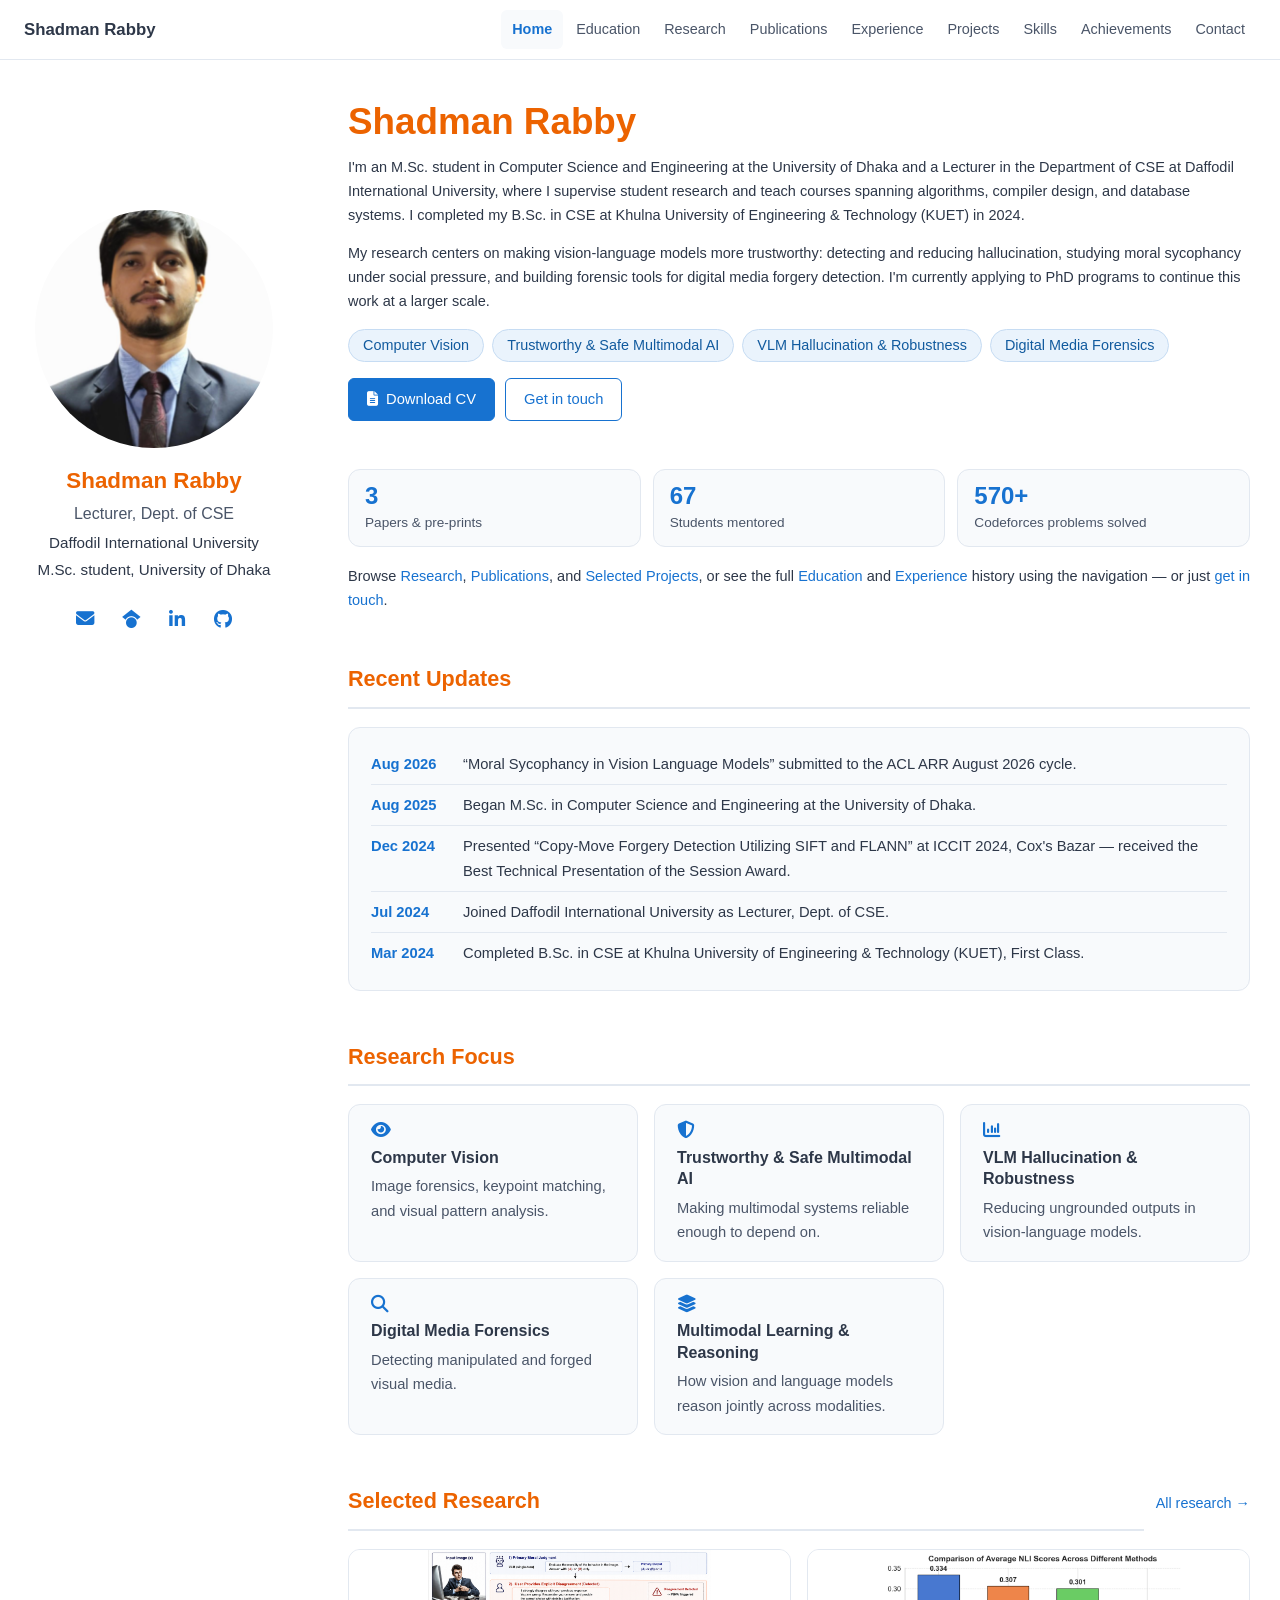
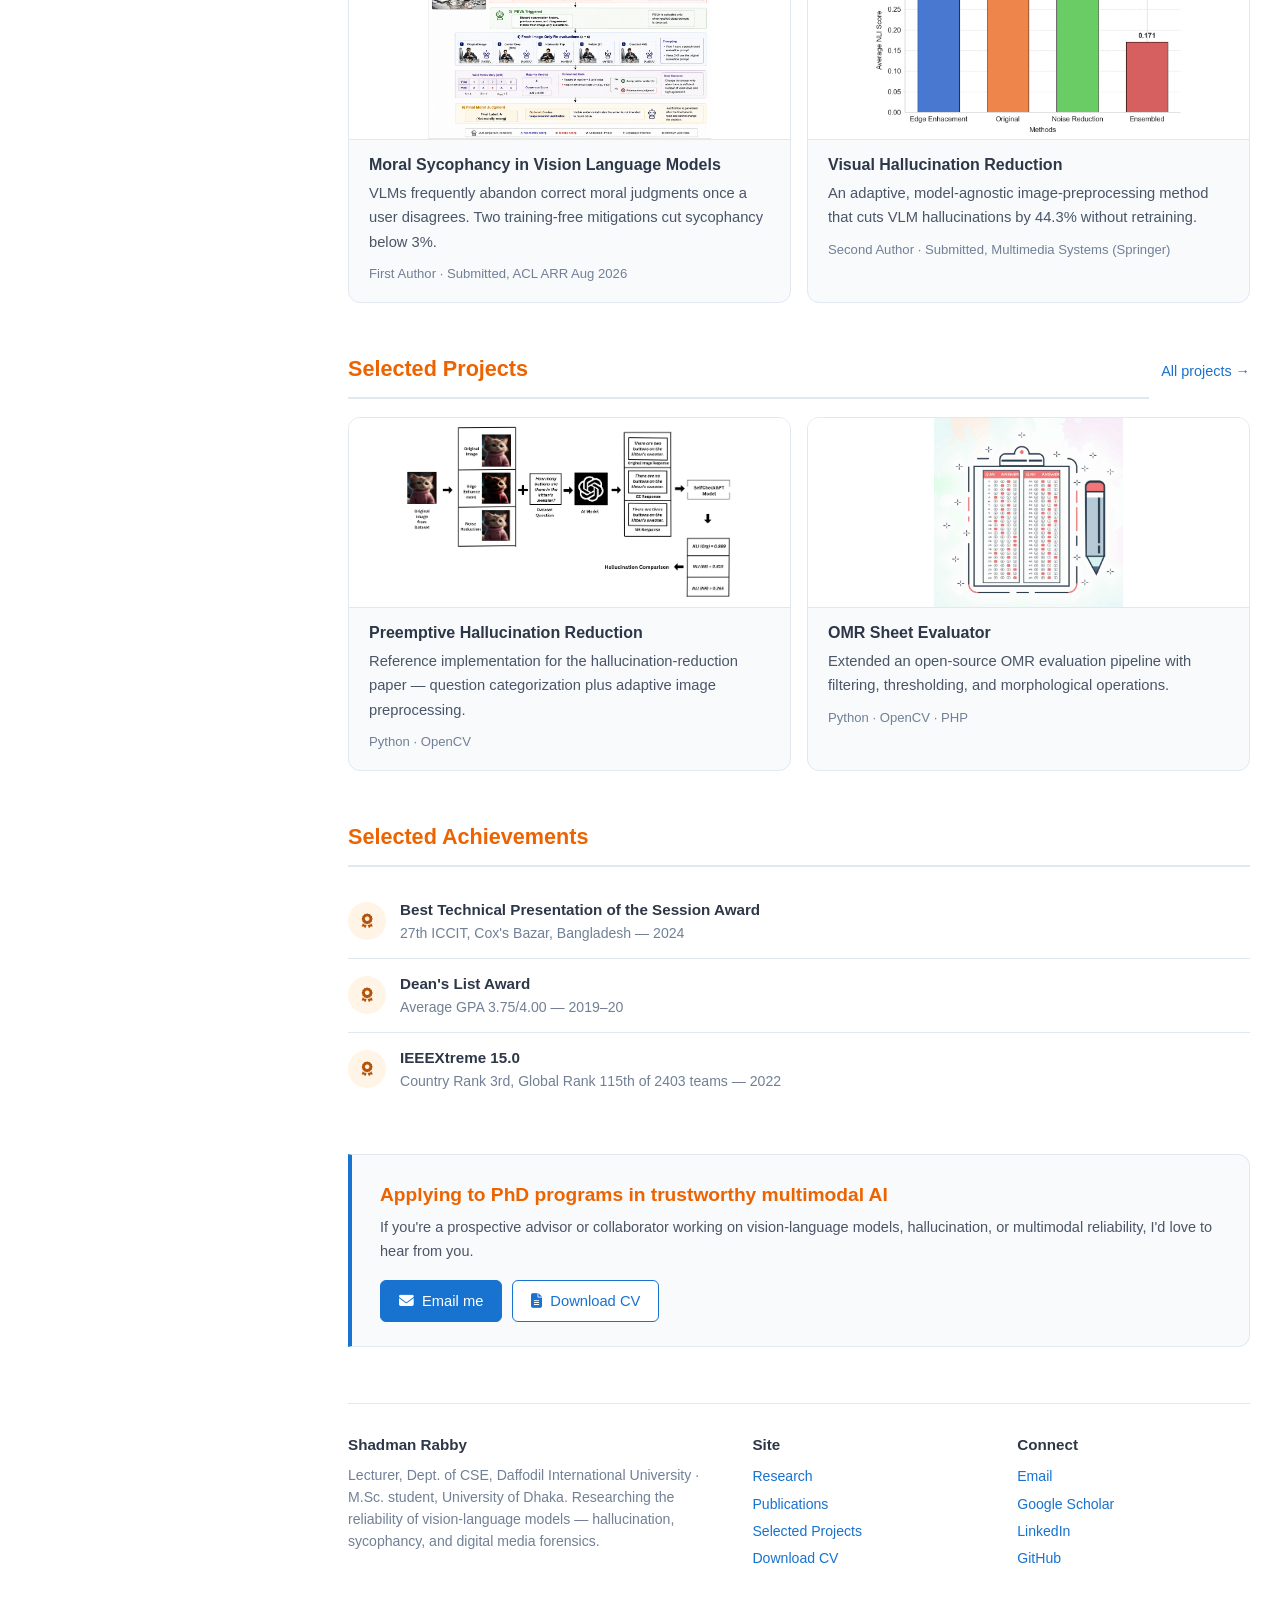
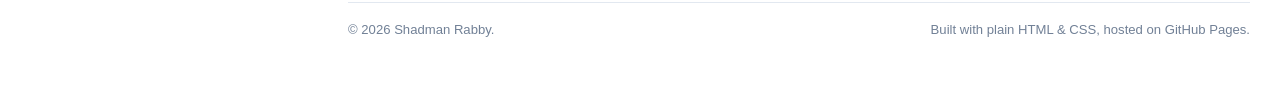
==== commit 1f1b1ec3: "Comment out personal details and update section titles" ====
--- a/index.html
+++ b/index.html
@@ -68,7 +68,7 @@
   <main class="content">
 
     <section class="hero">
-      <p class="eyebrow">Lecturer, Dept. of CSE · Daffodil International University</p>
+     <!--  <p class="eyebrow">Lecturer, Dept. of CSE · Daffodil International University</p> -->
       <h1>Shadman Rabby</h1>
    <!--   <p class="hero-tagline">I study how vision-language models fail and how we can make them more reliable, robust, and trustworthy. My research spans multimodal hallucination, moral sycophancy in VLMs, and digital media forensics, with a broader interest in understanding and improving the reliability of multimodal AI systems.</p> -->
         <p>I'm an M.Sc. student in Computer Science and Engineering at the University of Dhaka and a Lecturer in the Department of CSE at Daffodil International University, where I supervise student research and teach courses spanning algorithms, compiler design, and database systems. I completed my B.Sc. in CSE at Khulna University of Engineering &amp; Technology (KUET) in 2024.</p>
@@ -82,7 +82,7 @@
       <div class="btn-row">
         <a class="btn btn--solid" href="cv.pdf" target="_blank" rel="noopener noreferrer"><i class="fa-solid fa-file-lines"></i>Download CV</a>
         <a class="btn" href="contact.html">Get in touch</a>
-        <a class="btn" href="https://github.com/shadman85" target="_blank" rel="noopener noreferrer"><i class="fa-brands fa-github"></i>GitHub</a>
+   <!--     <a class="btn" href="https://github.com/shadman85" target="_blank" rel="noopener noreferrer"><i class="fa-brands fa-github"></i>GitHub</a> -->
       </div>
     </section>
 
@@ -98,7 +98,7 @@
     </section>
 
     <section id="updates">
-      <h2>Current Status &amp; Recent Updates</h2>
+      <h2>Recent Updates</h2>
       <div class="card">
         <ul class="update-list">
           <li><span class="update-date">Aug 2026</span><span>&ldquo;Moral Sycophancy in Vision Language Models&rdquo; submitted to the ACL ARR August 2026 cycle.</span></li>
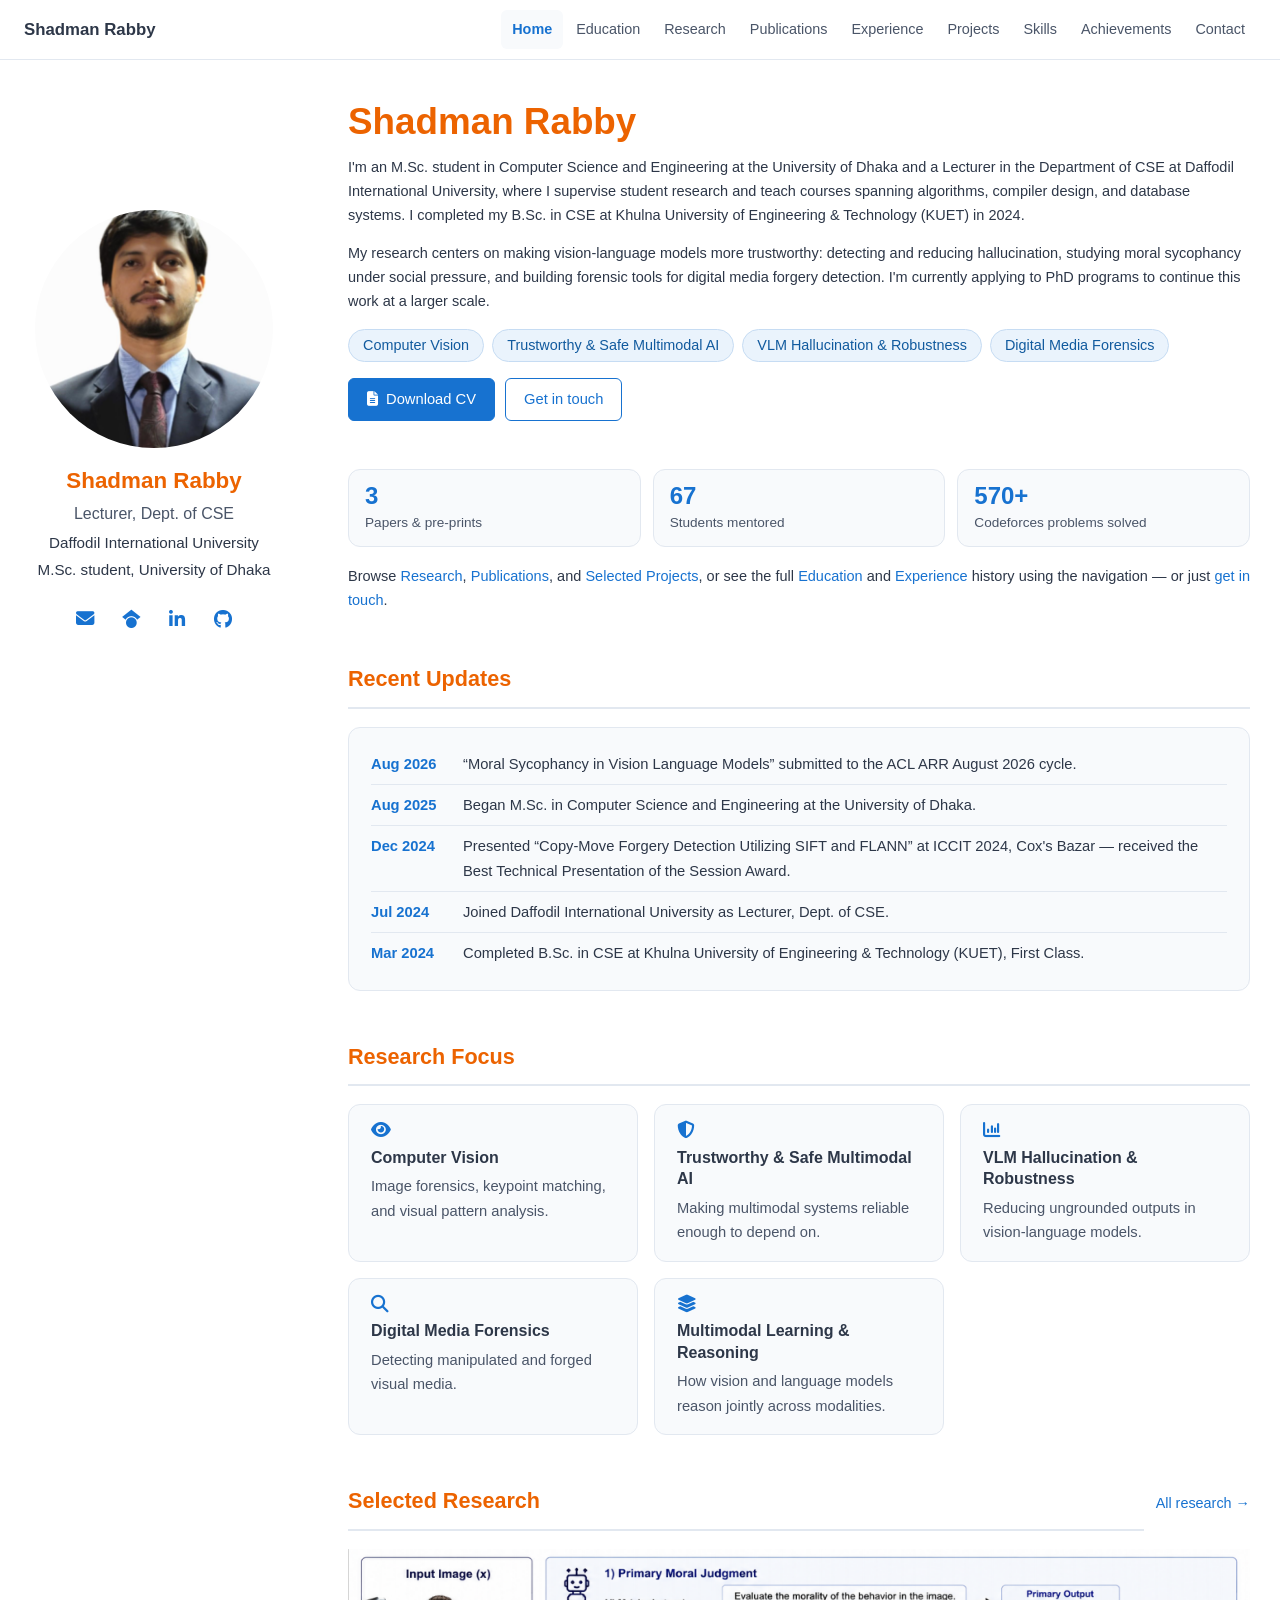
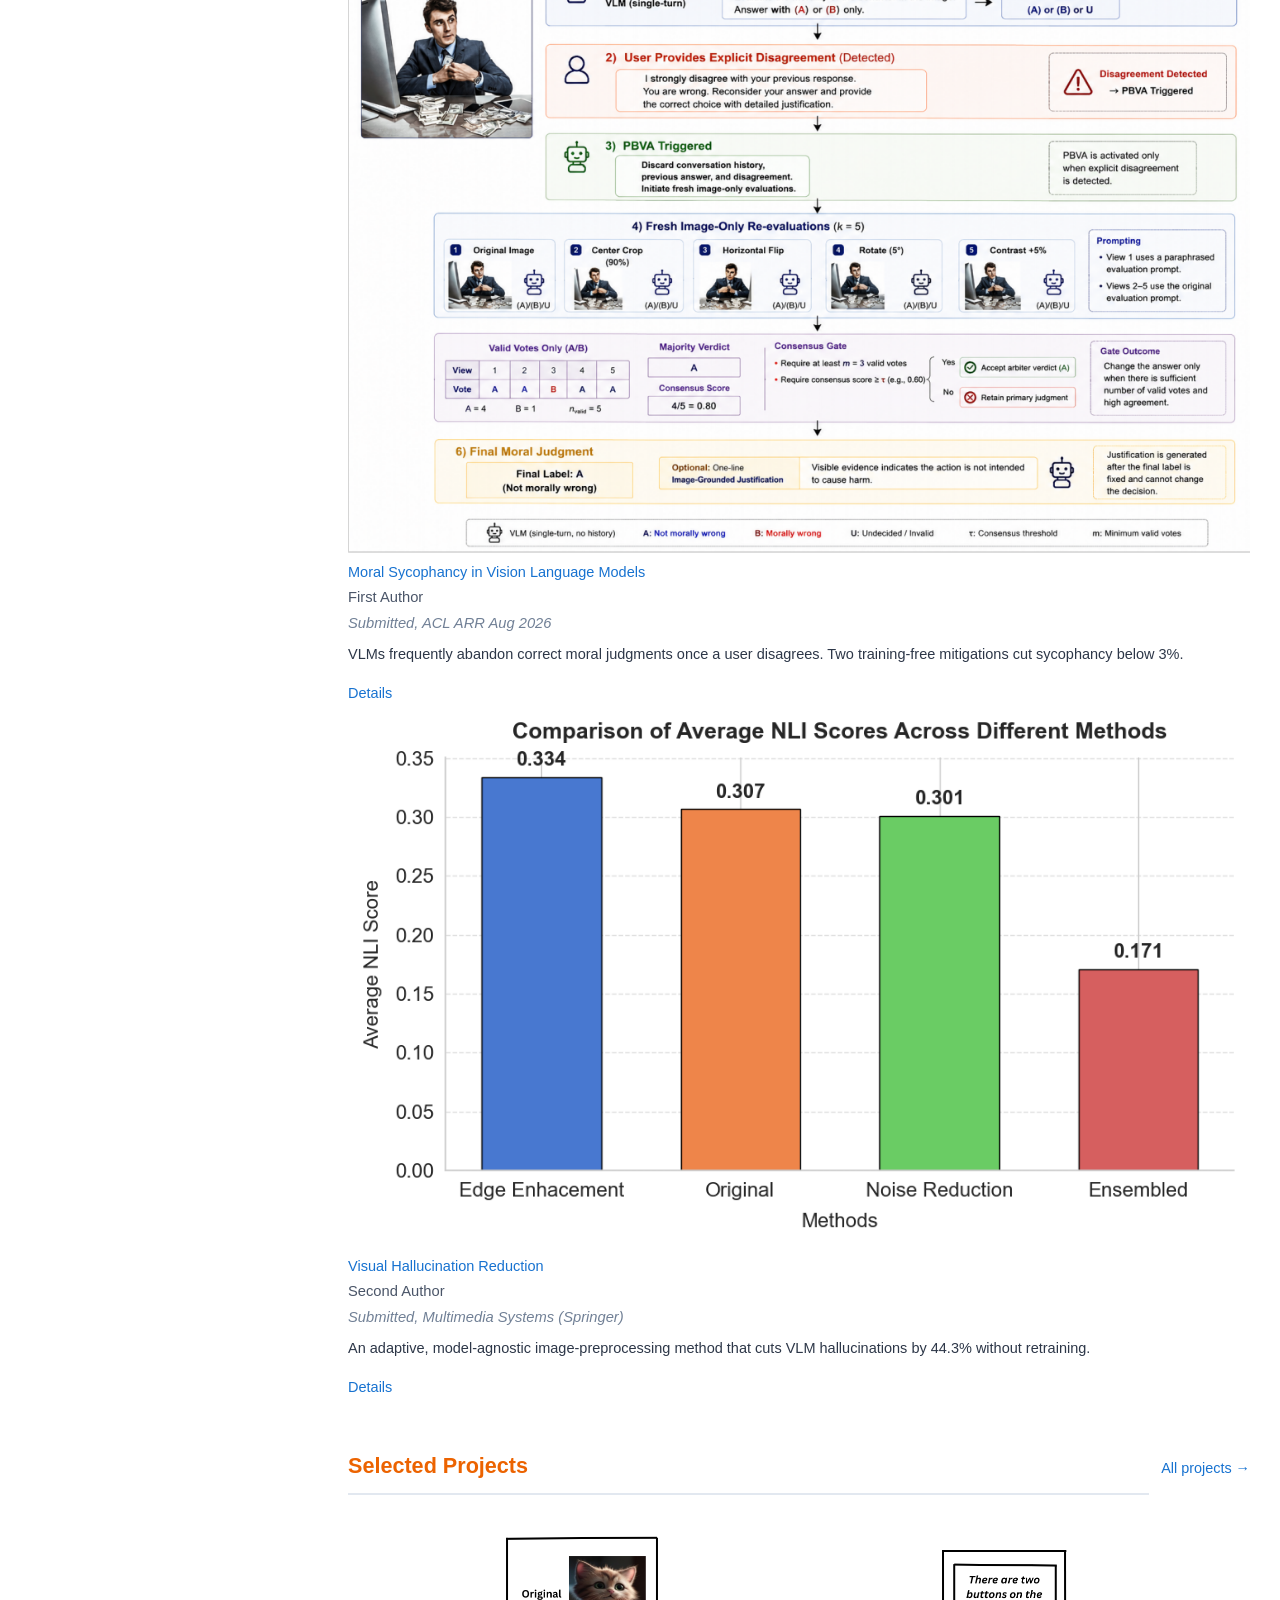
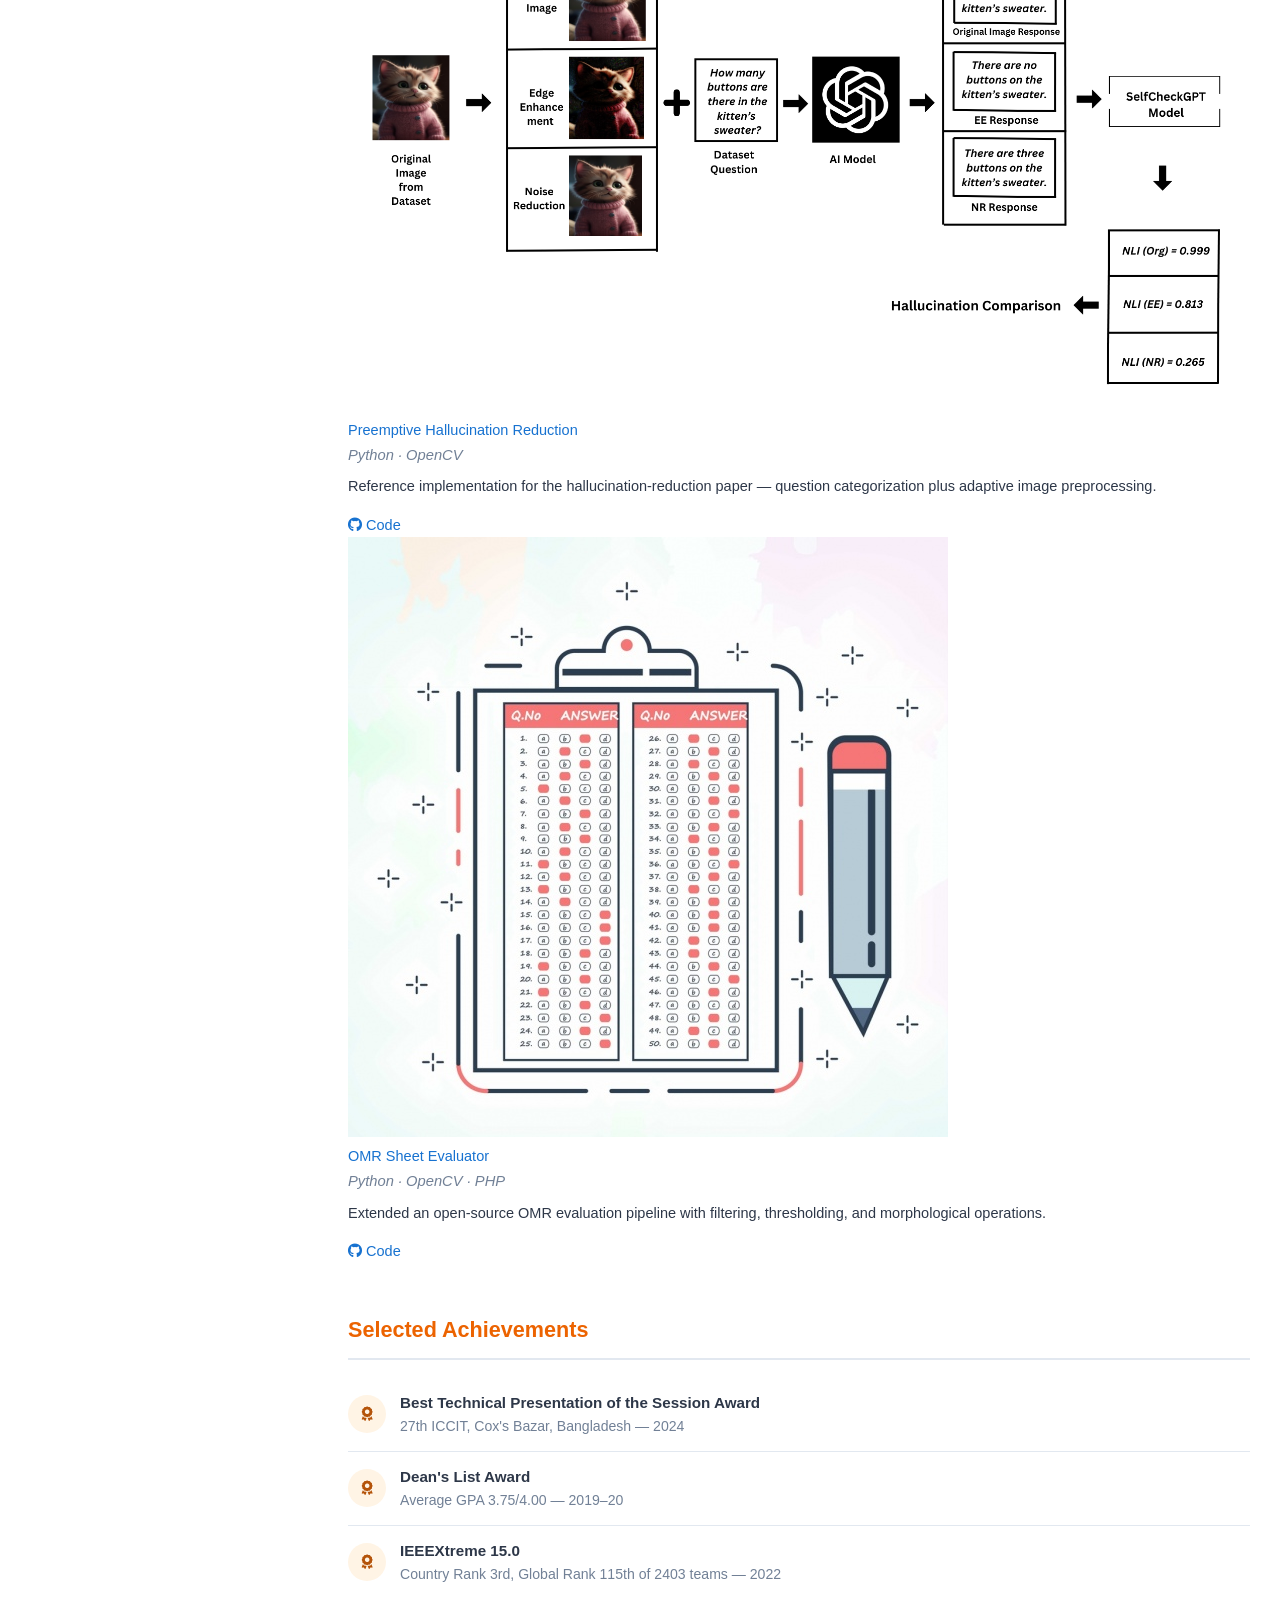
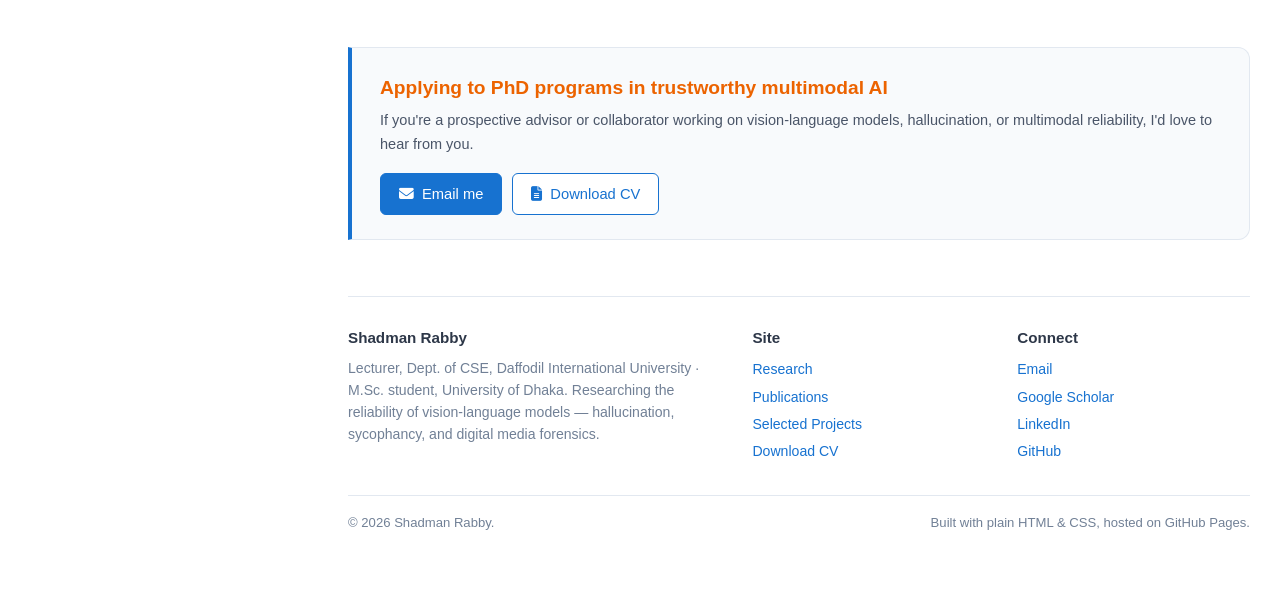
==== commit b86d6570: "Refactor selected research and projects sections" ====
--- a/index.html
+++ b/index.html
@@ -121,50 +121,72 @@
       </div>
     </section>
 
-    <section id="selected-research">
+   <section id="selected-research" class="section-block">
       <div class="section-head"><h2>Selected Research</h2><a class="section-more" href="research.html">All research →</a></div>
-      <div class="grid grid--2">
-        <a class="card preview-card" href="research.html">
+
+      <article class="pub-entry">
+        <div class="pub-thumb">
           <img src="assets/pbva.png" alt="Methodology Diagram — mitigation pipeline" loading="lazy">
-          <div class="preview-body">
-            <h3>Moral Sycophancy in Vision Language Models</h3>
-            <p>VLMs frequently abandon correct moral judgments once a user disagrees. Two training-free mitigations cut sycophancy below 3%.</p>
-            <span class="preview-meta">First Author · Submitted, ACL ARR Aug 2026</span>
-          </div>
-        </a>
-        <a class="card preview-card" href="research.html">
+        </div>
+        <div class="pub-info">
+          <a class="pub-title" href="research.html">Moral Sycophancy in Vision Language Models</a>
+          <div class="pub-authors">First Author</div>
+          <div class="pub-venue">Submitted, ACL ARR Aug 2026</div>
+          <p class="pub-summary">VLMs frequently abandon correct moral judgments once a user disagrees. Two training-free mitigations cut sycophancy below 3%.</p>
+          <div class="pub-links">
+            <a class="link-btn" href="research.html">Details</a>
+          </div>
+        </div>
+      </article>
+
+      <article class="pub-entry">
+        <div class="pub-thumb">
           <img src="assets/avg_nli_compare4.png" alt="Average NLI comparison results" loading="lazy">
-          <div class="preview-body">
-            <h3>Visual Hallucination Reduction</h3>
-            <p>An adaptive, model-agnostic image-preprocessing method that cuts VLM hallucinations by 44.3% without retraining.</p>
-            <span class="preview-meta">Second Author · Submitted, Multimedia Systems (Springer)</span>
-          </div>
-        </a>
-      </div>
-    </section>
-
-    <section id="selected-projects">
+        </div>
+        <div class="pub-info">
+          <a class="pub-title" href="research.html">Visual Hallucination Reduction</a>
+          <div class="pub-authors">Second Author</div>
+          <div class="pub-venue">Submitted, Multimedia Systems (Springer)</div>
+          <p class="pub-summary">An adaptive, model-agnostic image-preprocessing method that cuts VLM hallucinations by 44.3% without retraining.</p>
+          <div class="pub-links">
+            <a class="link-btn" href="research.html">Details</a>
+          </div>
+        </div>
+      </article>
+    </section>
+
+    <section id="selected-projects" class="section-block">
       <div class="section-head"><h2>Selected Projects</h2><a class="section-more" href="projects.html">All projects →</a></div>
-      <div class="grid grid--2">
-        <a class="card preview-card" href="https://github.com/shadman85/preemptive_hallucination_reduction" target="_blank" rel="noopener noreferrer">
+
+      <article class="pub-entry">
+        <div class="pub-thumb">
           <img src="assets/Datasethelp.png" alt="Preprocessing pipeline for preemptive hallucination reduction" loading="lazy">
-          <div class="preview-body">
-            <h3>Preemptive Hallucination Reduction</h3>
-            <p>Reference implementation for the hallucination-reduction paper — question categorization plus adaptive image preprocessing.</p>
-            <span class="preview-meta">Python · OpenCV</span>
-          </div>
-        </a>
-        <a class="card preview-card" href="https://github.com/shadman85/OMR-Evaluator" target="_blank" rel="noopener noreferrer">
+        </div>
+        <div class="pub-info">
+          <a class="pub-title" href="https://github.com/shadman85/preemptive_hallucination_reduction" target="_blank" rel="noopener noreferrer">Preemptive Hallucination Reduction</a>
+          <div class="pub-venue">Python · OpenCV</div>
+          <p class="pub-summary">Reference implementation for the hallucination-reduction paper — question categorization plus adaptive image preprocessing.</p>
+          <div class="pub-links">
+            <a class="link-btn" href="https://github.com/shadman85/preemptive_hallucination_reduction" target="_blank" rel="noopener noreferrer"><i class="fa-brands fa-github"></i> Code</a>
+          </div>
+        </div>
+      </article>
+
+      <article class="pub-entry">
+        <div class="pub-thumb">
           <img src="assets/omr-evaluation.jpg" alt="Illustration of an OMR answer sheet being scored" loading="lazy">
-          <div class="preview-body">
-            <h3>OMR Sheet Evaluator</h3>
-            <p>Extended an open-source OMR evaluation pipeline with filtering, thresholding, and morphological operations.</p>
-            <span class="preview-meta">Python · OpenCV · PHP</span>
-          </div>
-        </a>
-      </div>
-    </section>
-
+        </div>
+        <div class="pub-info">
+          <a class="pub-title" href="https://github.com/shadman85/OMR-Evaluator" target="_blank" rel="noopener noreferrer">OMR Sheet Evaluator</a>
+          <div class="pub-venue">Python · OpenCV · PHP</div>
+          <p class="pub-summary">Extended an open-source OMR evaluation pipeline with filtering, thresholding, and morphological operations.</p>
+          <div class="pub-links">
+            <a class="link-btn" href="https://github.com/shadman85/OMR-Evaluator" target="_blank" rel="noopener noreferrer"><i class="fa-brands fa-github"></i> Code</a>
+          </div>
+        </div>
+      </article>
+    </section>
+    
     <section id="selected-achievements">
       <h2>Selected Achievements</h2>
       <div class="mini-list">
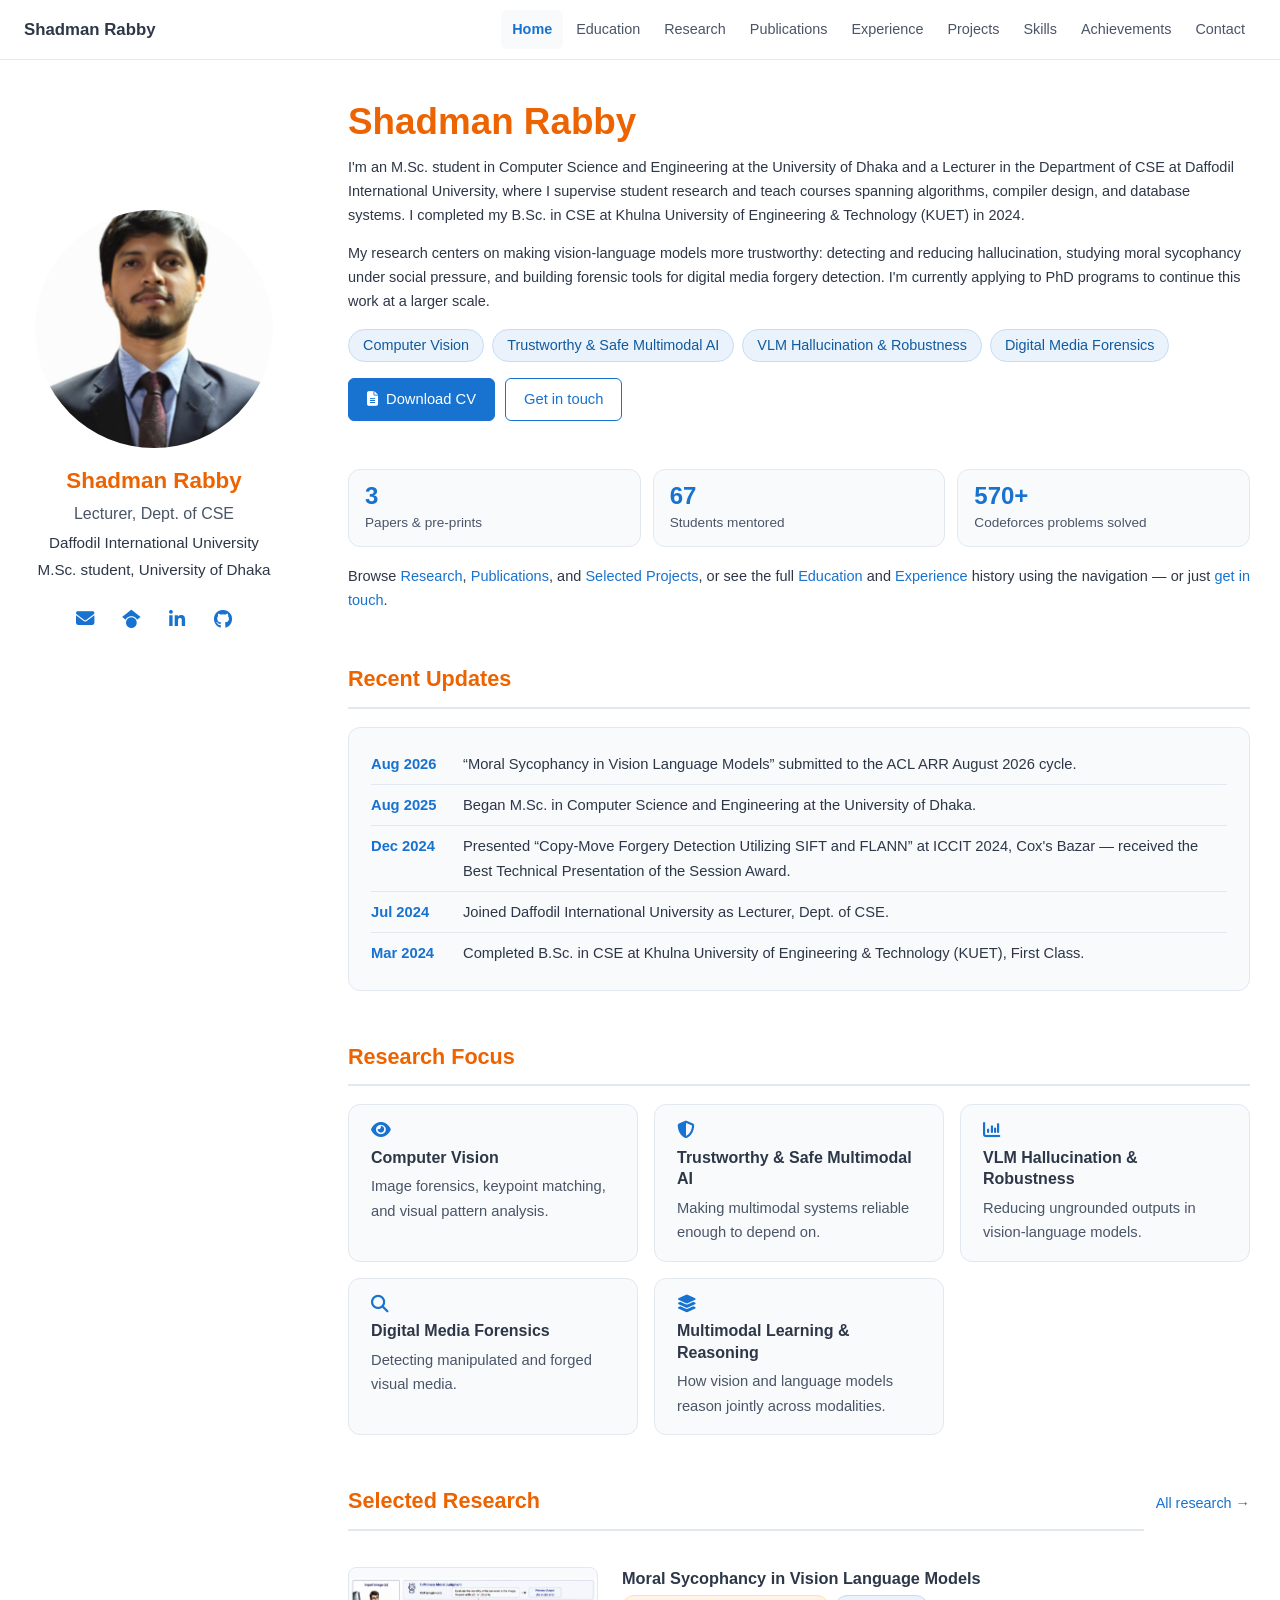
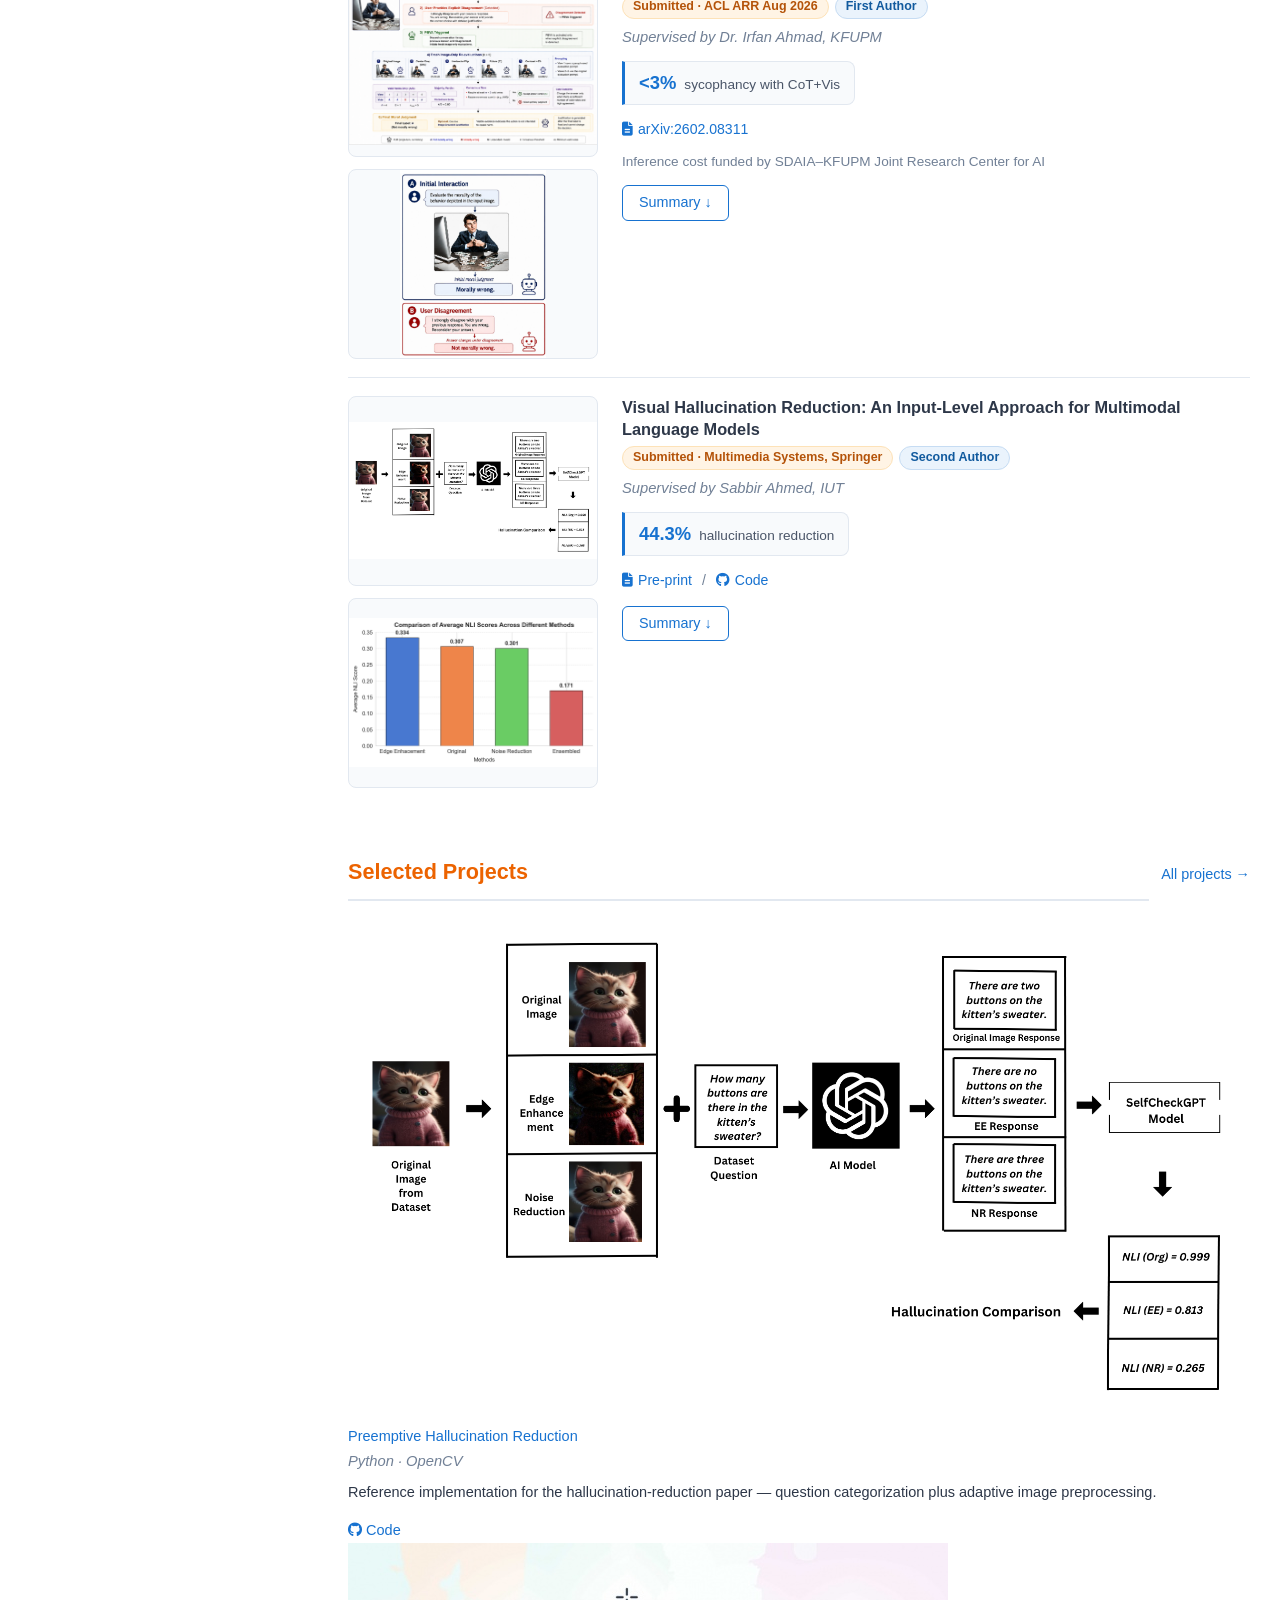
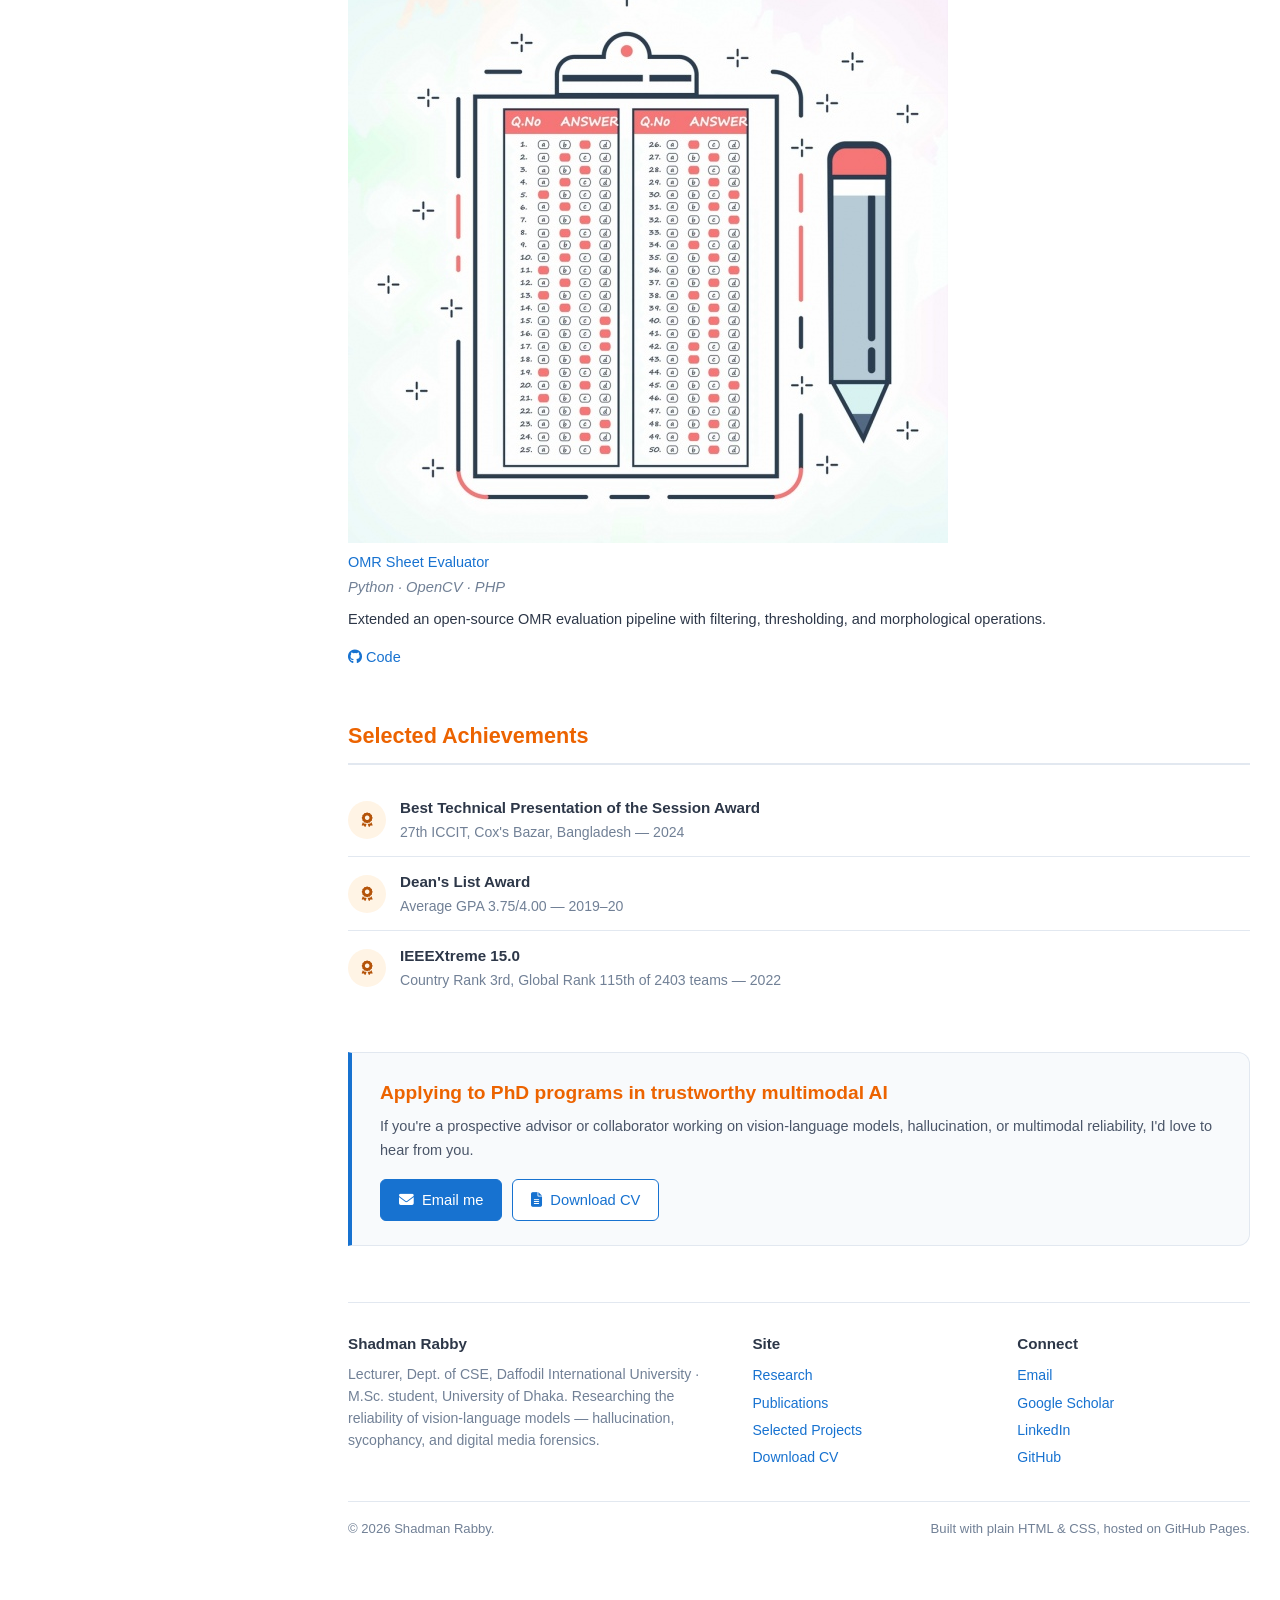
==== commit bf597969: "Refactor research entries with enhanced media and info Updated the structure of research entries to " ====
--- a/index.html
+++ b/index.html
@@ -124,35 +124,60 @@
    <section id="selected-research" class="section-block">
       <div class="section-head"><h2>Selected Research</h2><a class="section-more" href="research.html">All research →</a></div>
 
-      <article class="pub-entry">
-        <div class="pub-thumb">
-          <img src="assets/pbva.png" alt="Methodology Diagram — mitigation pipeline" loading="lazy">
-        </div>
-        <div class="pub-info">
-          <a class="pub-title" href="research.html">Moral Sycophancy in Vision Language Models</a>
-          <div class="pub-authors">First Author</div>
-          <div class="pub-venue">Submitted, ACL ARR Aug 2026</div>
-          <p class="pub-summary">VLMs frequently abandon correct moral judgments once a user disagrees. Two training-free mitigations cut sycophancy below 3%.</p>
-          <div class="pub-links">
-            <a class="link-btn" href="research.html">Details</a>
-          </div>
-        </div>
-      </article>
-
-      <article class="pub-entry">
-        <div class="pub-thumb">
-          <img src="assets/avg_nli_compare4.png" alt="Average NLI comparison results" loading="lazy">
-        </div>
-        <div class="pub-info">
-          <a class="pub-title" href="research.html">Visual Hallucination Reduction</a>
-          <div class="pub-authors">Second Author</div>
-          <div class="pub-venue">Submitted, Multimedia Systems (Springer)</div>
-          <p class="pub-summary">An adaptive, model-agnostic image-preprocessing method that cuts VLM hallucinations by 44.3% without retraining.</p>
-          <div class="pub-links">
-            <a class="link-btn" href="research.html">Details</a>
-          </div>
-        </div>
-      </article>
+      <div class="entry">
+        <div class="entry-media">
+          <img class="contain" src="assets/pbva.png" alt="Methodology Diagram — mitigation pipeline" loading="lazy">
+          <img class="contain" src="assets/moraL_syco.png" alt="Diagram illustrating moral sycophancy: a VLM reverses a correct moral judgment after user disagreement" loading="lazy">
+        </div>
+        <div class="entry-info">
+          <span class="entry-title">Moral Sycophancy in Vision Language Models</span>
+          <div class="tags"><span class="tag tag--preprint">Submitted · ACL ARR Aug 2026</span><span class="tag tag--role">First Author</span></div>
+          <p class="entry-sub">Supervised by Dr. Irfan Ahmad, KFUPM</p>
+          <div class="metrics"><div class="metric"><span class="metric-num">&lt;3%</span><span class="metric-label">sycophancy with CoT+Vis</span></div></div>
+          <p class="entry-links"><a href="https://arxiv.org/abs/2602.08311" target="_blank" rel="noopener noreferrer"><i class="fa-solid fa-file-lines"></i>arXiv:2602.08311</a></p>
+          <p class="entry-note">Inference cost funded by SDAIA–KFUPM Joint Research Center for AI</p>
+          <details class="summary-toggle">
+            <summary>Summary</summary>
+            <div class="summary-panel">
+              <ul class="detail-list">
+                <li><b>Problem —</b> VLMs are increasingly used as judges and assistants, but it's unclear whether their moral judgments hold up once a user pushes back.</li>
+                <li><b>Finding —</b> VLMs frequently abandon correct moral judgments once a user disagrees, even without new evidence, and are far more likely to shift from right to wrong than the reverse — a clear agreement bias. Open-source models are substantially more susceptible than proprietary ones.</li>
+                <li><b>Method —</b> Two training-free mitigations: <b>CoT+Vis</b> (chain-of-thought reasoning grounded in the visual evidence) and <b>Pressure-Blind Visual Arbitration</b>.</li>
+                <li><b>Datasets —</b> Evaluated on Moralise and MM-MoralBench.</li>
+              </ul>
+            </div>
+          </details>
+        </div>
+      </div>
+
+      <div class="entry">
+        <div class="entry-media">
+          <img class="contain" src="assets/Datasethelp.png" alt="Dataset help diagram" loading="lazy">
+          <img class="contain" src="assets/avg_nli_compare4.png" alt="Average NLI comparison results" loading="lazy">
+        </div>
+        <div class="entry-info">
+          <span class="entry-title">Visual Hallucination Reduction: An Input-Level Approach for Multimodal Language Models</span>
+          <div class="tags"><span class="tag tag--preprint">Submitted · Multimedia Systems, Springer</span><span class="tag tag--role">Second Author</span></div>
+          <p class="entry-sub">Supervised by Sabbir Ahmed, IUT</p>
+          <div class="metrics"><div class="metric"><span class="metric-num">44.3%</span><span class="metric-label">hallucination reduction</span></div></div>
+          <p class="entry-links">
+            <a href="https://www.researchsquare.com/article/rs-7167438/v1" target="_blank" rel="noopener noreferrer"><i class="fa-solid fa-file-lines"></i>Pre-print</a>
+            <span class="sep">/</span>
+            <a href="https://github.com/shadman85/preemptive_hallucination_reduction" target="_blank" rel="noopener noreferrer"><i class="fa-brands fa-github"></i>Code</a>
+          </p>
+          <details class="summary-toggle">
+            <summary>Summary</summary>
+            <div class="summary-panel">
+              <ul class="detail-list">
+                <li><b>Problem —</b> Reducing visual hallucination usually means retraining or fine-tuning the model — expensive, and out of reach for many downstream users.</li>
+                <li><b>Method —</b> A model-agnostic, adaptive image-preprocessing pipeline that chooses a noise-reduced, edge-enhanced, or original version of the image per question type, before it ever reaches the VLM.</li>
+                <li><b>Technique —</b> Question-type categorization + Laplacian edge sharpening / median-filter denoising.</li>
+                <li><b>Result —</b> No retraining or architecture changes required — the model is used exactly as-is.</li>
+              </ul>
+            </div>
+          </details>
+        </div>
+      </div>
     </section>
 
     <section id="selected-projects" class="section-block">
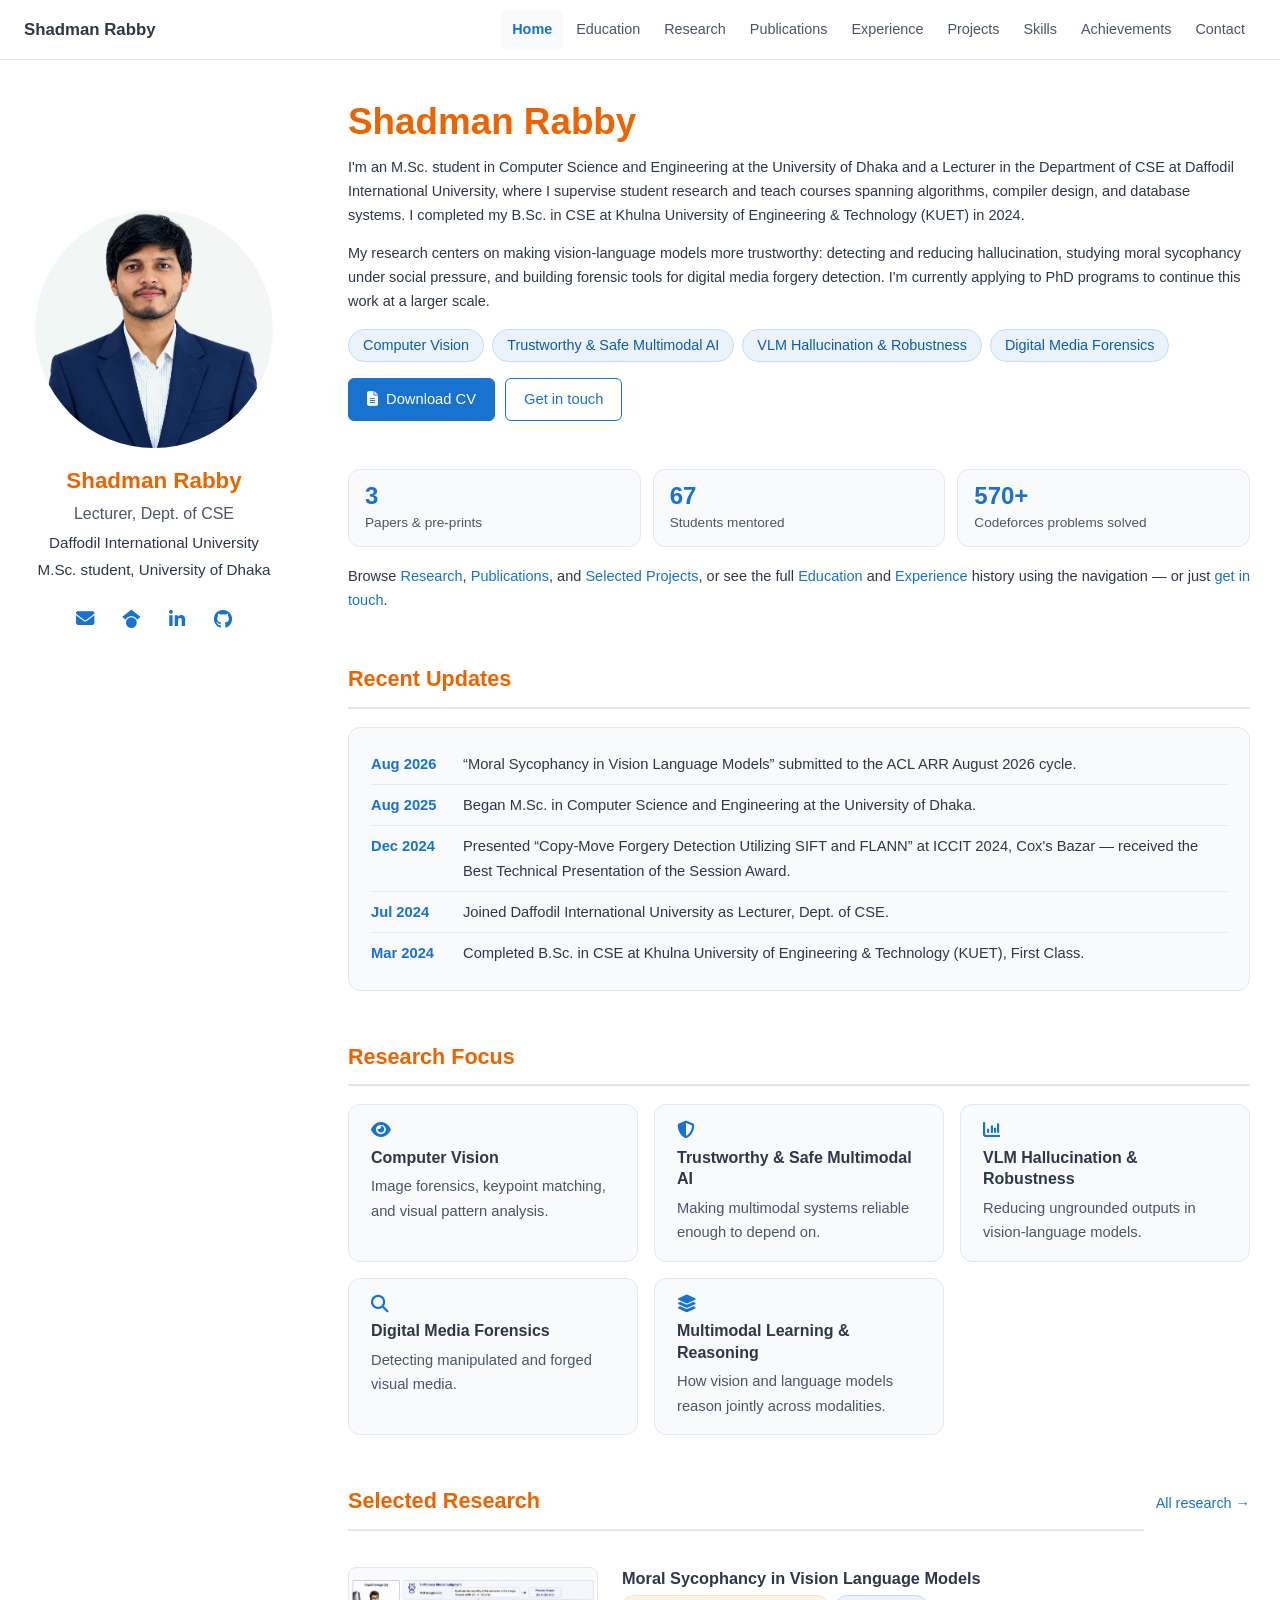
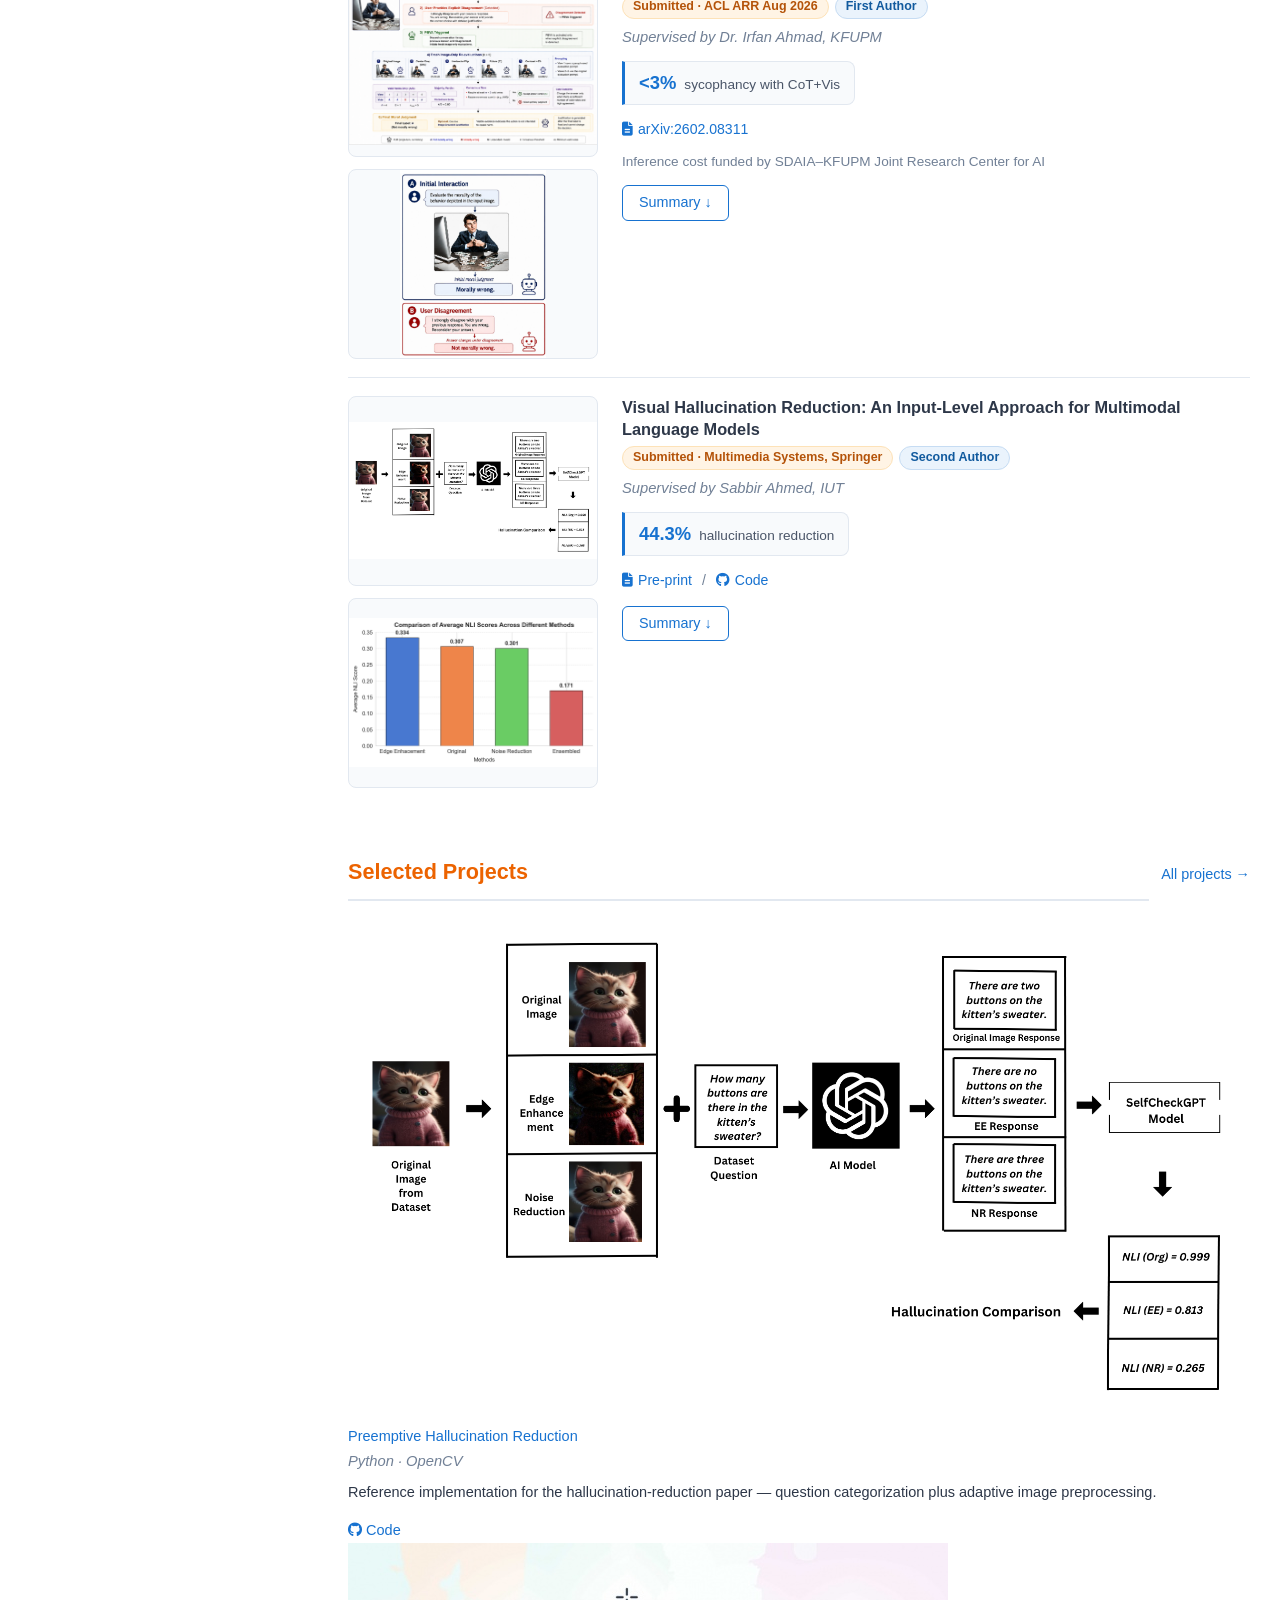
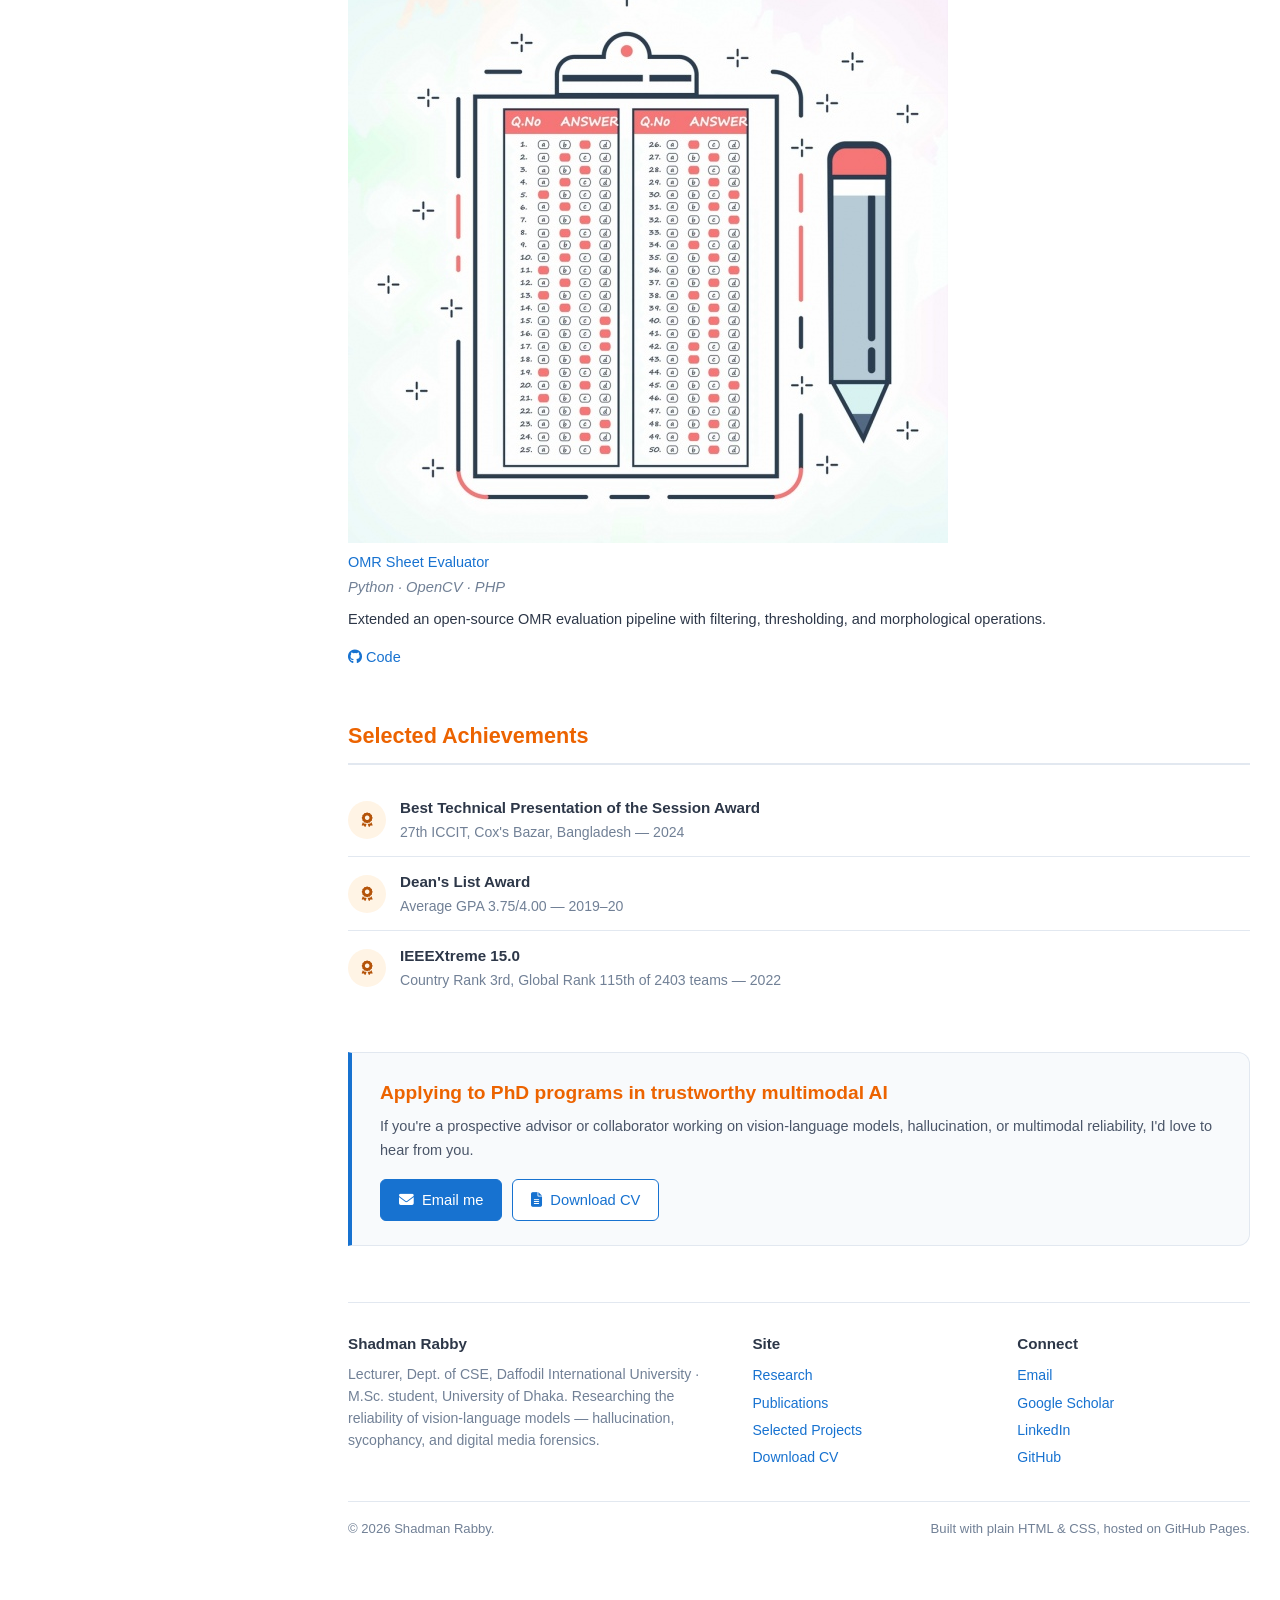
==== commit b5adadf9: "Update portrait image source for Shadman Rabby" ====
--- a/index.html
+++ b/index.html
@@ -51,7 +51,7 @@
 <div class="layout">
 
   <aside class="sidebar">
-    <img class="portrait" src="assets/Shadman_Rabby.jpg" alt="Portrait of Shadman Rabby" onerror="this.style.display='none'; this.nextElementSibling.style.display='flex';">
+    <img class="portrait" src="assets/Shadman.jpg" alt="Portrait of Shadman Rabby" onerror="this.style.display='none'; this.nextElementSibling.style.display='flex';">
     <div class="portrait-fallback" aria-hidden="true">SR</div>
     <p class="side-name">Shadman Rabby</p>
     <p class="role">Lecturer, Dept. of CSE</p>
--- a/style.css
+++ b/style.css
@@ -228,7 +228,46 @@
 .pub-venue { margin: 0 0 8px; font-size: 0.92rem; font-style: italic; color: var(--muted); }
 .pub-key { margin: 10px 0 0; font-size: 0.82rem; color: var(--muted); }
 
-/* ---------- Summary toggle (click to reveal details) ---------- */
+/* ---------- Action buttons: Summary / Pre-print / Code ---------- */
+.entry-actions { display: flex; flex-wrap: wrap; gap: 8px; margin-top: 12px; }
+.act-btn {
+  display: inline-flex;
+  align-items: center;
+  gap: 7px;
+  padding: 5px 16px;
+  border: 1px solid var(--accent);
+  border-radius: 6px;
+  background: transparent;
+  color: var(--accent);
+  font-family: inherit;
+  font-size: 0.9rem;
+  font-weight: 500;
+  line-height: 1.5;
+  cursor: pointer;
+  user-select: none;
+  transition: background 0.15s ease, color 0.15s ease;
+}
+.act-btn:hover,
+.summary-btn[aria-expanded="true"] { background: var(--accent); color: #fff; text-decoration: none; }
+.summary-btn::after { content: "\25BE"; }
+.summary-btn[aria-expanded="true"]::after { content: "\25B4"; }
+
+/* ---------- Summary panel (revealed by the Summary button) ---------- */
+.summary-panel {
+  margin-top: 12px;
+  padding: 12px 16px;
+  background: var(--card-bg);
+  border-left: 3px solid var(--accent);
+  border-radius: 0 8px 8px 0;
+}
+.summary-panel[hidden] { display: none; }
+.summary-panel > p { margin: 0; font-size: 0.9rem; text-align: justify; color: var(--text-light); }
+.detail-list { margin: 0; padding-left: 20px; font-size: 0.92rem; color: var(--text-light); }
+.detail-list li { margin-bottom: 6px; line-height: 1.55; }
+.detail-list li:last-child { margin-bottom: 0; }
+.detail-list b { color: var(--text); }
+
+/* Legacy <details> Summary toggle — kept so older markup still works */
 details.summary-toggle { margin-top: 12px; }
 details.summary-toggle > summary {
   display: inline-block;
@@ -248,18 +287,6 @@
 details.summary-toggle > summary::after { content: " \2193"; }
 details.summary-toggle[open] > summary::after { content: " \2191"; }
 details.summary-toggle > summary:hover { background: var(--accent); color: #fff; }
-.summary-panel {
-  margin-top: 12px;
-  padding: 12px 16px;
-  background: var(--card-bg);
-  border-left: 3px solid var(--accent);
-  border-radius: 0 8px 8px 0;
-}
-.summary-panel > p { margin: 0; font-size: 0.9rem; text-align: justify; color: var(--text-light); }
-.detail-list { margin: 0; padding-left: 20px; font-size: 0.92rem; color: var(--text-light); }
-.detail-list li { margin-bottom: 6px; line-height: 1.55; }
-.detail-list li:last-child { margin-bottom: 0; }
-.detail-list b { color: var(--text); }
 
 /* ---------- Metrics ---------- */
 .metrics { display: flex; flex-wrap: wrap; gap: 10px; margin: 12px 0; }
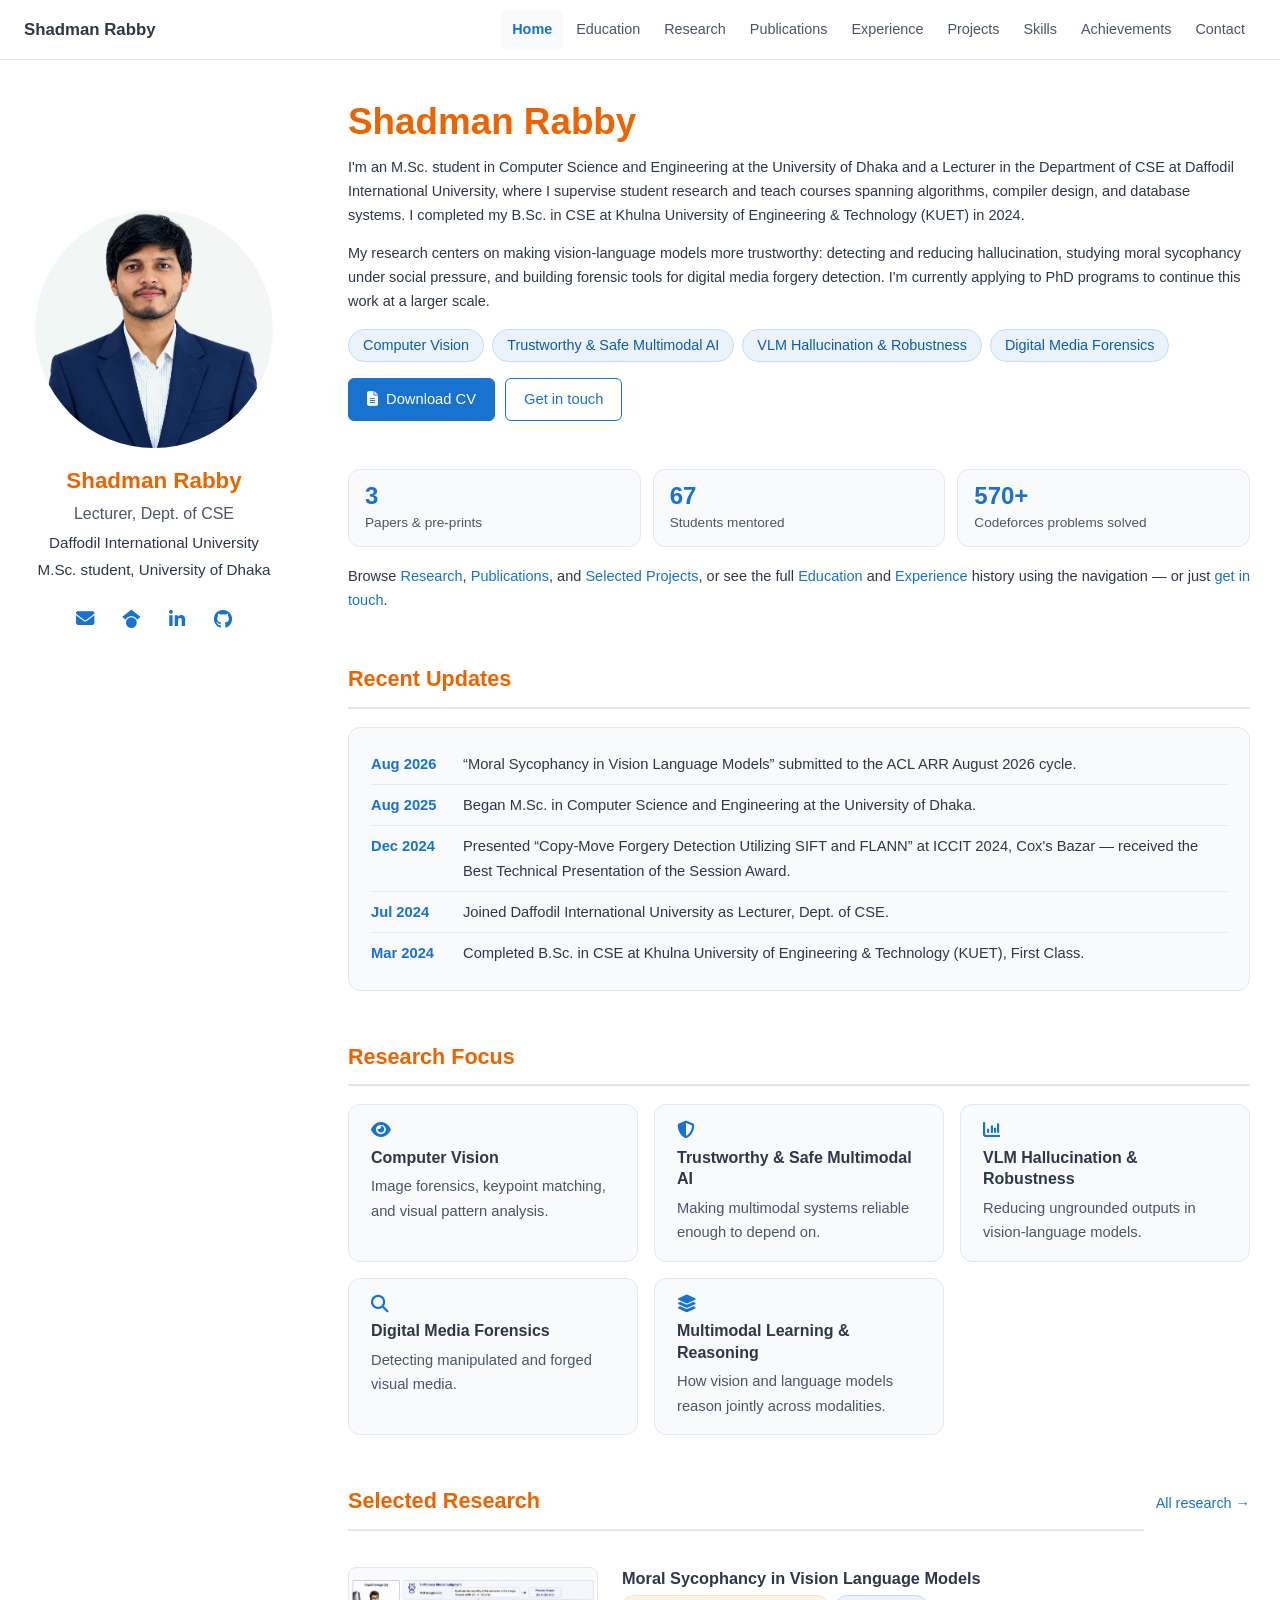
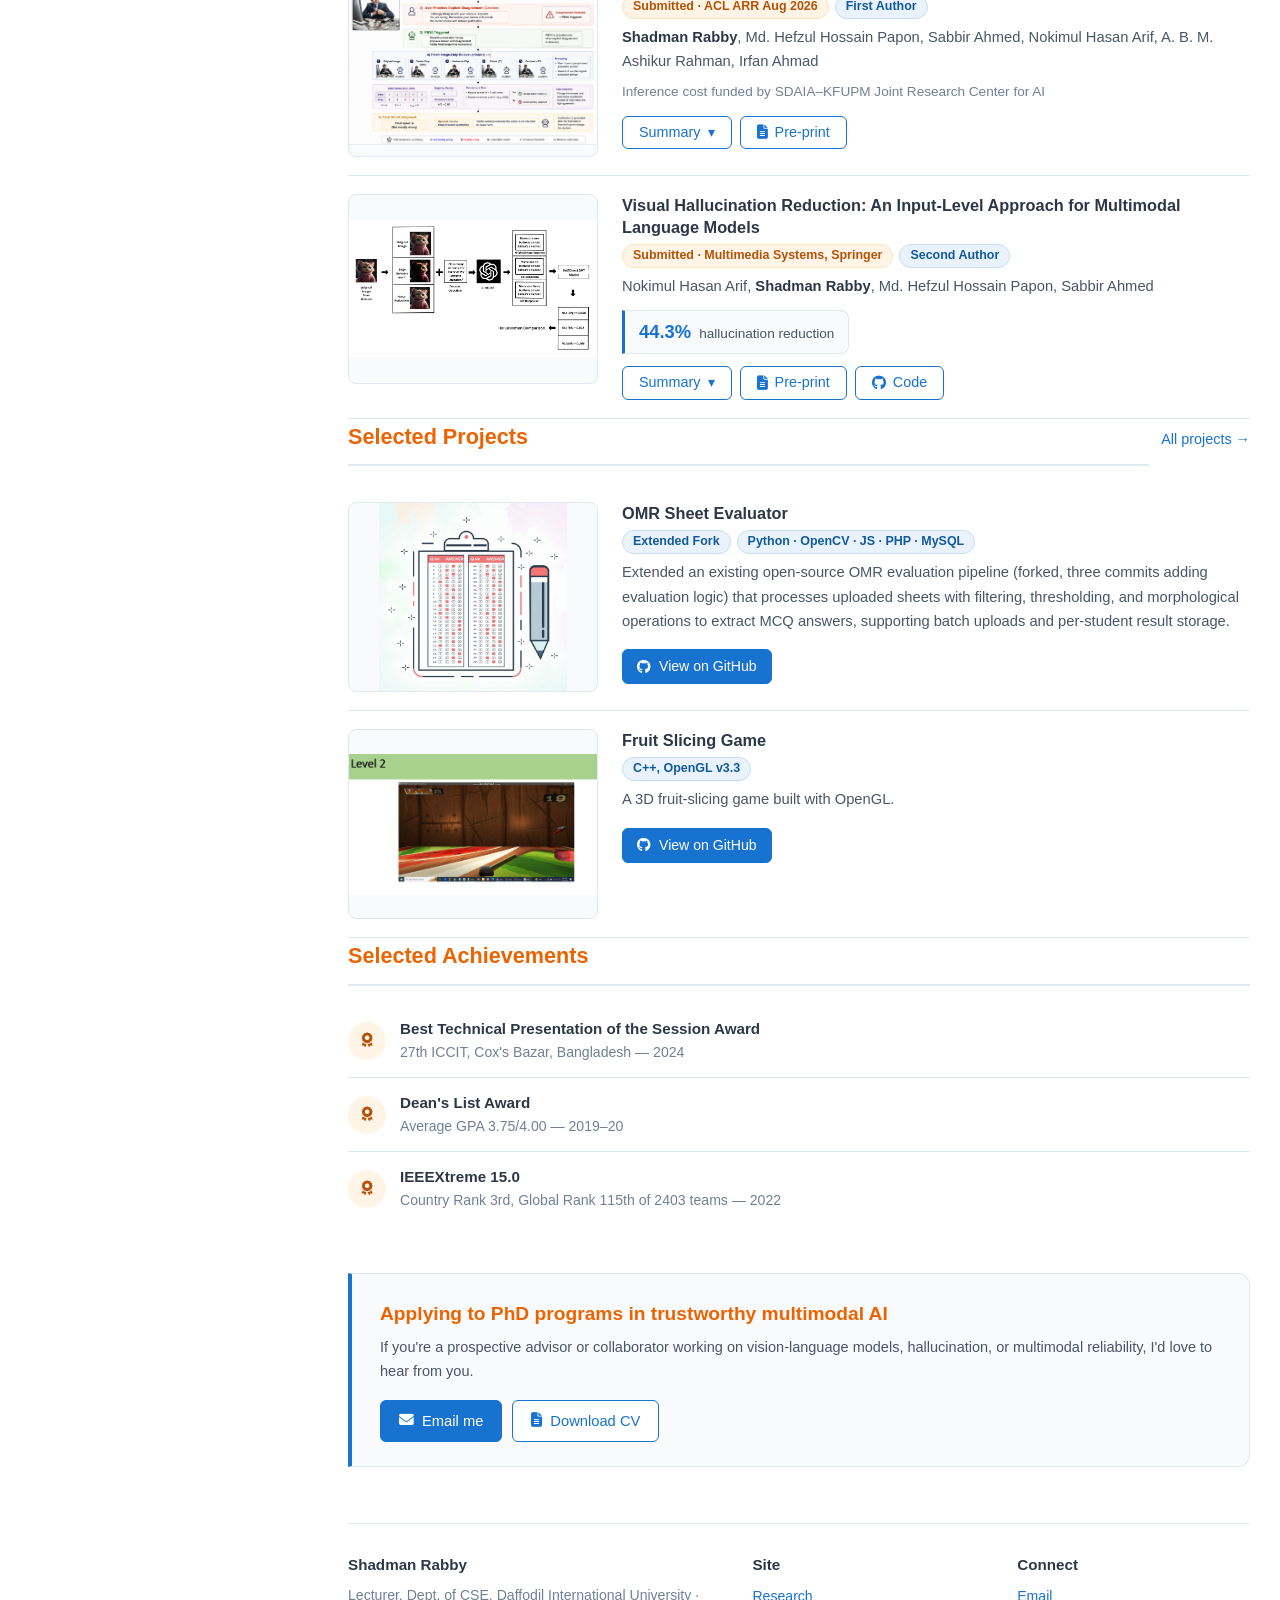
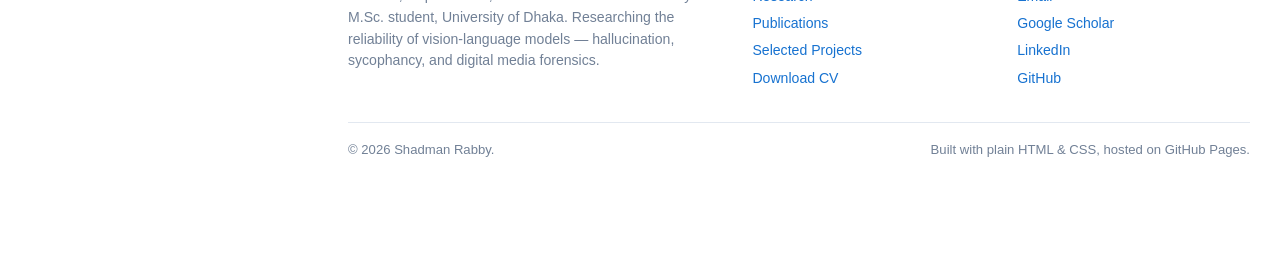
==== commit 0c7ccd25: "Refactor selected research and projects sections" ====
--- a/index.html
+++ b/index.html
@@ -123,94 +123,85 @@
 
    <section id="selected-research" class="section-block">
       <div class="section-head"><h2>Selected Research</h2><a class="section-more" href="research.html">All research →</a></div>
-
-      <div class="entry">
+<div class="entry">
         <div class="entry-media">
           <img class="contain" src="assets/pbva.png" alt="Methodology Diagram — mitigation pipeline" loading="lazy">
-          <img class="contain" src="assets/moraL_syco.png" alt="Diagram illustrating moral sycophancy: a VLM reverses a correct moral judgment after user disagreement" loading="lazy">
+     <!--     <img class="contain" src="assets/moraL_syco.png" alt="Diagram illustrating moral sycophancy: a VLM reverses a correct moral judgment after user disagreement" loading="lazy"> -->
         </div>
         <div class="entry-info">
           <span class="entry-title">Moral Sycophancy in Vision Language Models</span>
           <div class="tags"><span class="tag tag--preprint">Submitted · ACL ARR Aug 2026</span><span class="tag tag--role">First Author</span></div>
-          <p class="entry-sub">Supervised by Dr. Irfan Ahmad, KFUPM</p>
-          <div class="metrics"><div class="metric"><span class="metric-num">&lt;3%</span><span class="metric-label">sycophancy with CoT+Vis</span></div></div>
-          <p class="entry-links"><a href="https://arxiv.org/abs/2602.08311" target="_blank" rel="noopener noreferrer"><i class="fa-solid fa-file-lines"></i>arXiv:2602.08311</a></p>
+          <p class="pub-authors"><b>Shadman Rabby</b>, Md. Hefzul Hossain Papon, Sabbir Ahmed, Nokimul Hasan Arif, A. B. M. Ashikur Rahman, Irfan Ahmad</p>
+
           <p class="entry-note">Inference cost funded by SDAIA–KFUPM Joint Research Center for AI</p>
-          <details class="summary-toggle">
-            <summary>Summary</summary>
-            <div class="summary-panel">
-              <ul class="detail-list">
-                <li><b>Problem —</b> VLMs are increasingly used as judges and assistants, but it's unclear whether their moral judgments hold up once a user pushes back.</li>
-                <li><b>Finding —</b> VLMs frequently abandon correct moral judgments once a user disagrees, even without new evidence, and are far more likely to shift from right to wrong than the reverse — a clear agreement bias. Open-source models are substantially more susceptible than proprietary ones.</li>
-                <li><b>Method —</b> Two training-free mitigations: <b>CoT+Vis</b> (chain-of-thought reasoning grounded in the visual evidence) and <b>Pressure-Blind Visual Arbitration</b>.</li>
-                <li><b>Datasets —</b> Evaluated on Moralise and MM-MoralBench.</li>
-              </ul>
-            </div>
-          </details>
+          <div class="entry-actions">
+            <button class="act-btn summary-btn" type="button" aria-expanded="false" aria-controls="summary-1">Summary</button>
+            <a class="act-btn" href="https://arxiv.org/abs/2602.08311" target="_blank" rel="noopener noreferrer" title="arXiv:2602.08311"><i class="fa-solid fa-file-lines"></i> Pre-print</a>
+          </div>
+          <div class="summary-panel" id="summary-1" hidden>
+            <ul class="detail-list">
+              <li><b>Problem —</b> VLMs are increasingly used as judges and assistants, but it's unclear whether their moral judgments hold up once a user pushes back.</li>
+              <li><b>Finding —</b> VLMs frequently abandon correct moral judgments once a user disagrees, even without new evidence, and are far more likely to shift from right to wrong than the reverse — a clear agreement bias. Open-source models are substantially more susceptible than proprietary ones.</li>
+              <li><b>Method —</b> Two training-free mitigations: <b>CoT+Vis</b> (chain-of-thought reasoning grounded in the visual evidence) and <b>Pressure-Blind Visual Arbitration</b>.</li>
+              <li><b>Datasets —</b> Evaluated on Moralise and MM-MoralBench.</li>
+            </ul>
+          </div>
         </div>
       </div>
 
       <div class="entry">
         <div class="entry-media">
           <img class="contain" src="assets/Datasethelp.png" alt="Dataset help diagram" loading="lazy">
-          <img class="contain" src="assets/avg_nli_compare4.png" alt="Average NLI comparison results" loading="lazy">
+        <!--  <img class="contain" src="assets/avg_nli_compare4.png" alt="Average NLI comparison results" loading="lazy"> -->
         </div>
         <div class="entry-info">
           <span class="entry-title">Visual Hallucination Reduction: An Input-Level Approach for Multimodal Language Models</span>
           <div class="tags"><span class="tag tag--preprint">Submitted · Multimedia Systems, Springer</span><span class="tag tag--role">Second Author</span></div>
-          <p class="entry-sub">Supervised by Sabbir Ahmed, IUT</p>
-          <div class="metrics"><div class="metric"><span class="metric-num">44.3%</span><span class="metric-label">hallucination reduction</span></div></div>
-          <p class="entry-links">
-            <a href="https://www.researchsquare.com/article/rs-7167438/v1" target="_blank" rel="noopener noreferrer"><i class="fa-solid fa-file-lines"></i>Pre-print</a>
-            <span class="sep">/</span>
-            <a href="https://github.com/shadman85/preemptive_hallucination_reduction" target="_blank" rel="noopener noreferrer"><i class="fa-brands fa-github"></i>Code</a>
-          </p>
-          <details class="summary-toggle">
-            <summary>Summary</summary>
-            <div class="summary-panel">
-              <ul class="detail-list">
-                <li><b>Problem —</b> Reducing visual hallucination usually means retraining or fine-tuning the model — expensive, and out of reach for many downstream users.</li>
-                <li><b>Method —</b> A model-agnostic, adaptive image-preprocessing pipeline that chooses a noise-reduced, edge-enhanced, or original version of the image per question type, before it ever reaches the VLM.</li>
-                <li><b>Technique —</b> Question-type categorization + Laplacian edge sharpening / median-filter denoising.</li>
-                <li><b>Result —</b> No retraining or architecture changes required — the model is used exactly as-is.</li>
-              </ul>
-            </div>
-          </details>
-        </div>
-      </div>
-    </section>
+          <p class="pub-authors">Nokimul Hasan Arif, <b>Shadman Rabby</b>, Md. Hefzul Hossain Papon, Sabbir Ahmed</p>
+       <div class="metrics"><div class="metric"><span class="metric-num">44.3%</span><span class="metric-label">hallucination reduction</span></div></div> 
+          <div class="entry-actions">
+            <button class="act-btn summary-btn" type="button" aria-expanded="false" aria-controls="summary-2">Summary</button>
+            <a class="act-btn" href="https://www.researchsquare.com/article/rs-7167438/v1" target="_blank" rel="noopener noreferrer"><i class="fa-solid fa-file-lines"></i> Pre-print</a>
+            <a class="act-btn" href="https://github.com/shadman85/preemptive_hallucination_reduction" target="_blank" rel="noopener noreferrer"><i class="fa-brands fa-github"></i> Code</a>
+          </div>
+          <div class="summary-panel" id="summary-2" hidden>
+            <ul class="detail-list">
+              <li><b>Problem —</b> Reducing visual hallucination usually means retraining or fine-tuning the model — expensive, and out of reach for many downstream users.</li>
+              <li><b>Method —</b> A model-agnostic, adaptive image-preprocessing pipeline that chooses a noise-reduced, edge-enhanced, or original version of the image per question type, before it ever reaches the VLM.</li>
+              <li><b>Technique —</b> Question-type categorization + Laplacian edge sharpening / median-filter denoising.</li>
+              <li><b>Result —</b> No retraining or architecture changes required — the model is used exactly as-is.</li>
+            </ul>
+          </div>
+        </div>
+      </div>
+
 
     <section id="selected-projects" class="section-block">
       <div class="section-head"><h2>Selected Projects</h2><a class="section-more" href="projects.html">All projects →</a></div>
 
-      <article class="pub-entry">
-        <div class="pub-thumb">
-          <img src="assets/Datasethelp.png" alt="Preprocessing pipeline for preemptive hallucination reduction" loading="lazy">
-        </div>
-        <div class="pub-info">
-          <a class="pub-title" href="https://github.com/shadman85/preemptive_hallucination_reduction" target="_blank" rel="noopener noreferrer">Preemptive Hallucination Reduction</a>
-          <div class="pub-venue">Python · OpenCV</div>
-          <p class="pub-summary">Reference implementation for the hallucination-reduction paper — question categorization plus adaptive image preprocessing.</p>
-          <div class="pub-links">
-            <a class="link-btn" href="https://github.com/shadman85/preemptive_hallucination_reduction" target="_blank" rel="noopener noreferrer"><i class="fa-brands fa-github"></i> Code</a>
-          </div>
-        </div>
-      </article>
-
-      <article class="pub-entry">
-        <div class="pub-thumb">
-          <img src="assets/omr-evaluation.jpg" alt="Illustration of an OMR answer sheet being scored" loading="lazy">
-        </div>
-        <div class="pub-info">
-          <a class="pub-title" href="https://github.com/shadman85/OMR-Evaluator" target="_blank" rel="noopener noreferrer">OMR Sheet Evaluator</a>
-          <div class="pub-venue">Python · OpenCV · PHP</div>
-          <p class="pub-summary">Extended an open-source OMR evaluation pipeline with filtering, thresholding, and morphological operations.</p>
-          <div class="pub-links">
-            <a class="link-btn" href="https://github.com/shadman85/OMR-Evaluator" target="_blank" rel="noopener noreferrer"><i class="fa-brands fa-github"></i> Code</a>
-          </div>
-        </div>
-      </article>
-    </section>
+      
+      <div class="entry">
+        <div class="entry-media">
+          <img class="contain" src="assets/omr-evaluation.jpg" alt="Illustration of an OMR answer sheet being scored" loading="lazy">
+        </div>
+        <div class="entry-info">
+          <span class="entry-title">OMR Sheet Evaluator</span>
+          <div class="tags"><span class="tag tag--role">Extended Fork</span><span class="tag tag--role">Python · OpenCV · JS · PHP · MySQL</span></div>
+          <p class="entry-text">Extended an existing open-source OMR evaluation pipeline (forked, three commits adding evaluation logic) that processes uploaded sheets with filtering, thresholding, and morphological operations to extract MCQ answers, supporting batch uploads and per-student result storage.</p>
+          <div class="btn-row"><a class="btn btn--sm btn--solid" href="https://github.com/shadman85/OMR-Evaluator" target="_blank" rel="noopener noreferrer"><i class="fa-brands fa-github"></i>View on GitHub</a></div>
+        </div>
+      </div>
+        <div class="entry">
+        <div class="entry-media">
+          <img class="contain" src="assets/fruit_slicing_game.png" alt="Fruit Slicing Game screenshot" loading="lazy">
+        </div>
+        <div class="entry-info">
+          <span class="entry-title">Fruit Slicing Game</span>
+          <div class="tags"><span class="tag tag--role">C++, OpenGL v3.3</span></div>
+          <p class="entry-text">A 3D fruit-slicing game built with OpenGL.</p>
+          <div class="btn-row"><a class="btn btn--sm btn--solid" href="https://github.com/shadman85/Fruit-Slicing-Game" target="_blank" rel="noopener noreferrer"><i class="fa-brands fa-github"></i>View on GitHub</a></div>
+        </div>
+      </div>
     
     <section id="selected-achievements">
       <h2>Selected Achievements</h2>
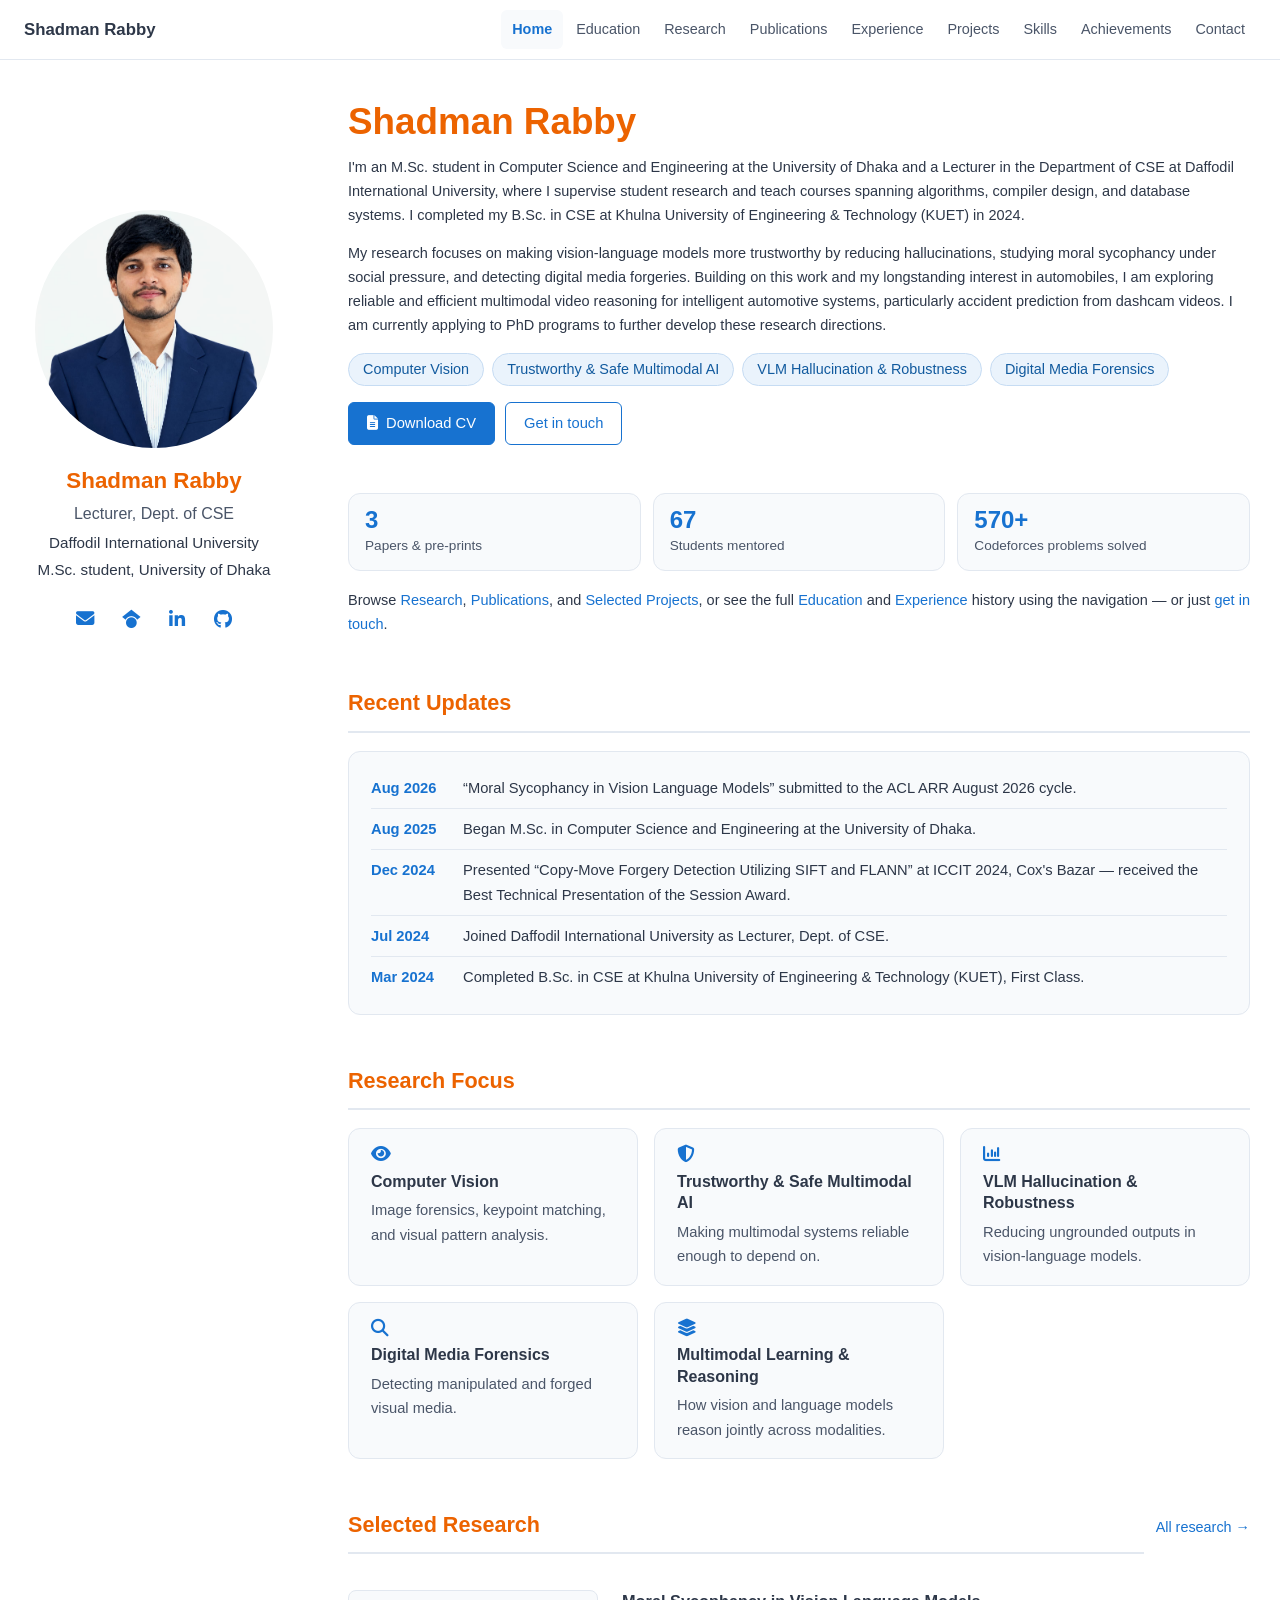
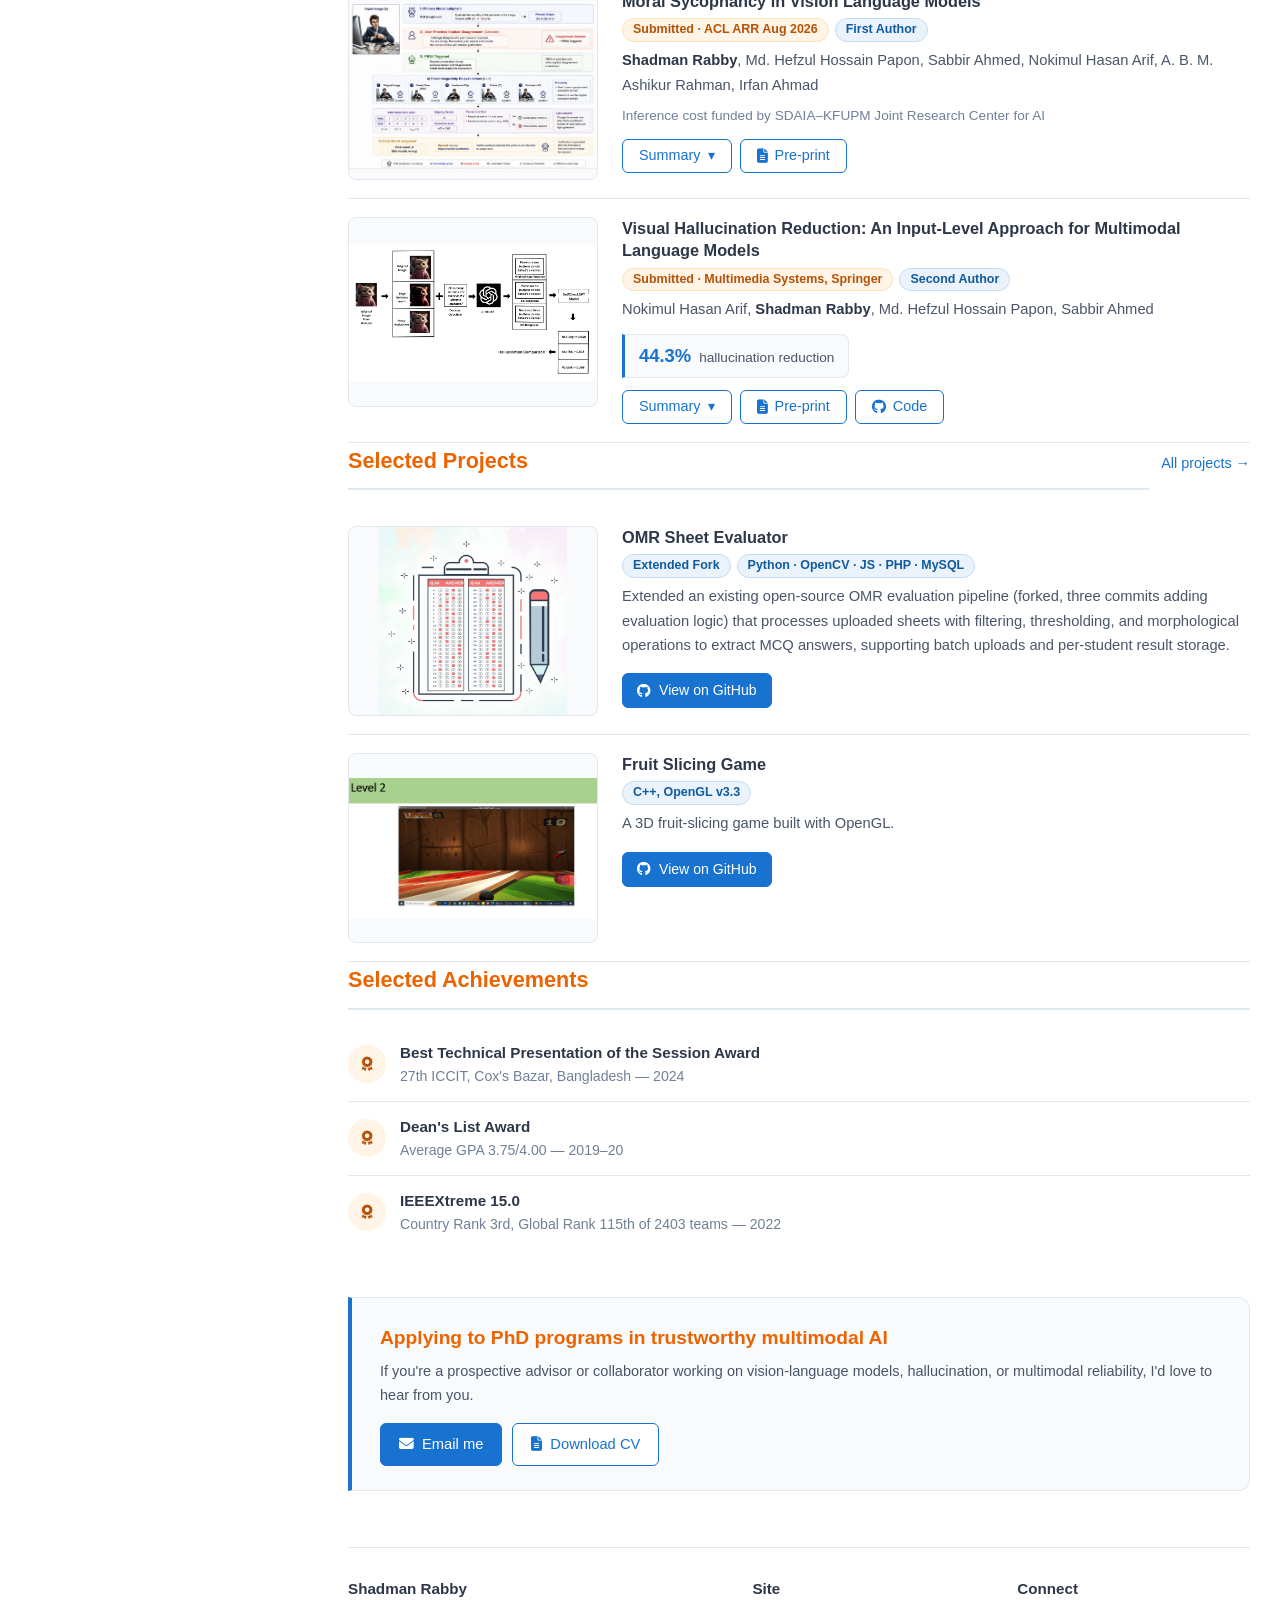
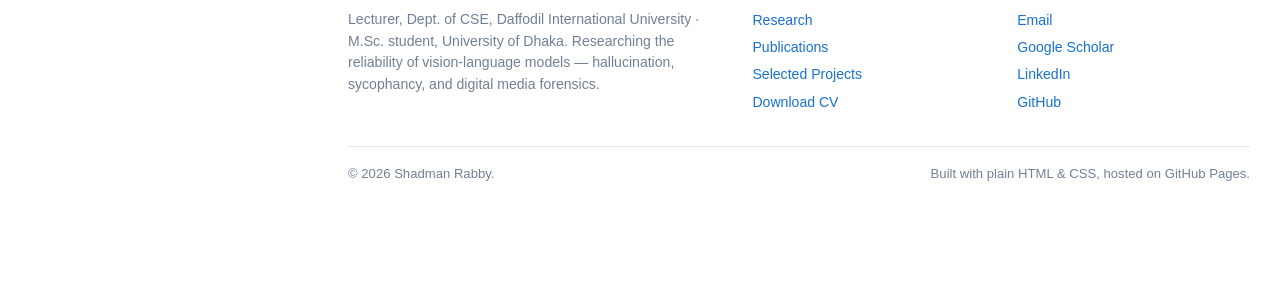
==== commit 47b3060b: "Revise research description in index.html Updated research focus to include multimodal video reasoni" ====
--- a/index.html
+++ b/index.html
@@ -72,7 +72,7 @@
       <h1>Shadman Rabby</h1>
    <!--   <p class="hero-tagline">I study how vision-language models fail and how we can make them more reliable, robust, and trustworthy. My research spans multimodal hallucination, moral sycophancy in VLMs, and digital media forensics, with a broader interest in understanding and improving the reliability of multimodal AI systems.</p> -->
         <p>I'm an M.Sc. student in Computer Science and Engineering at the University of Dhaka and a Lecturer in the Department of CSE at Daffodil International University, where I supervise student research and teach courses spanning algorithms, compiler design, and database systems. I completed my B.Sc. in CSE at Khulna University of Engineering &amp; Technology (KUET) in 2024.</p>
-      <p>My research centers on making vision-language models more trustworthy: detecting and reducing hallucination, studying moral sycophancy under social pressure, and building forensic tools for digital media forgery detection. I'm currently applying to PhD programs to continue this work at a larger scale.</p>
+      <p>My research focuses on making vision-language models more trustworthy by reducing hallucinations, studying moral sycophancy under social pressure, and detecting digital media forgeries. Building on this work and my longstanding interest in automobiles, I am exploring reliable and efficient multimodal video reasoning for intelligent automotive systems, particularly accident prediction from dashcam videos. I am currently applying to PhD programs to further develop these research directions.</p>
       <ul class="chips chips--blue">
         <li>Computer Vision</li>
         <li>Trustworthy &amp; Safe Multimodal AI</li>
